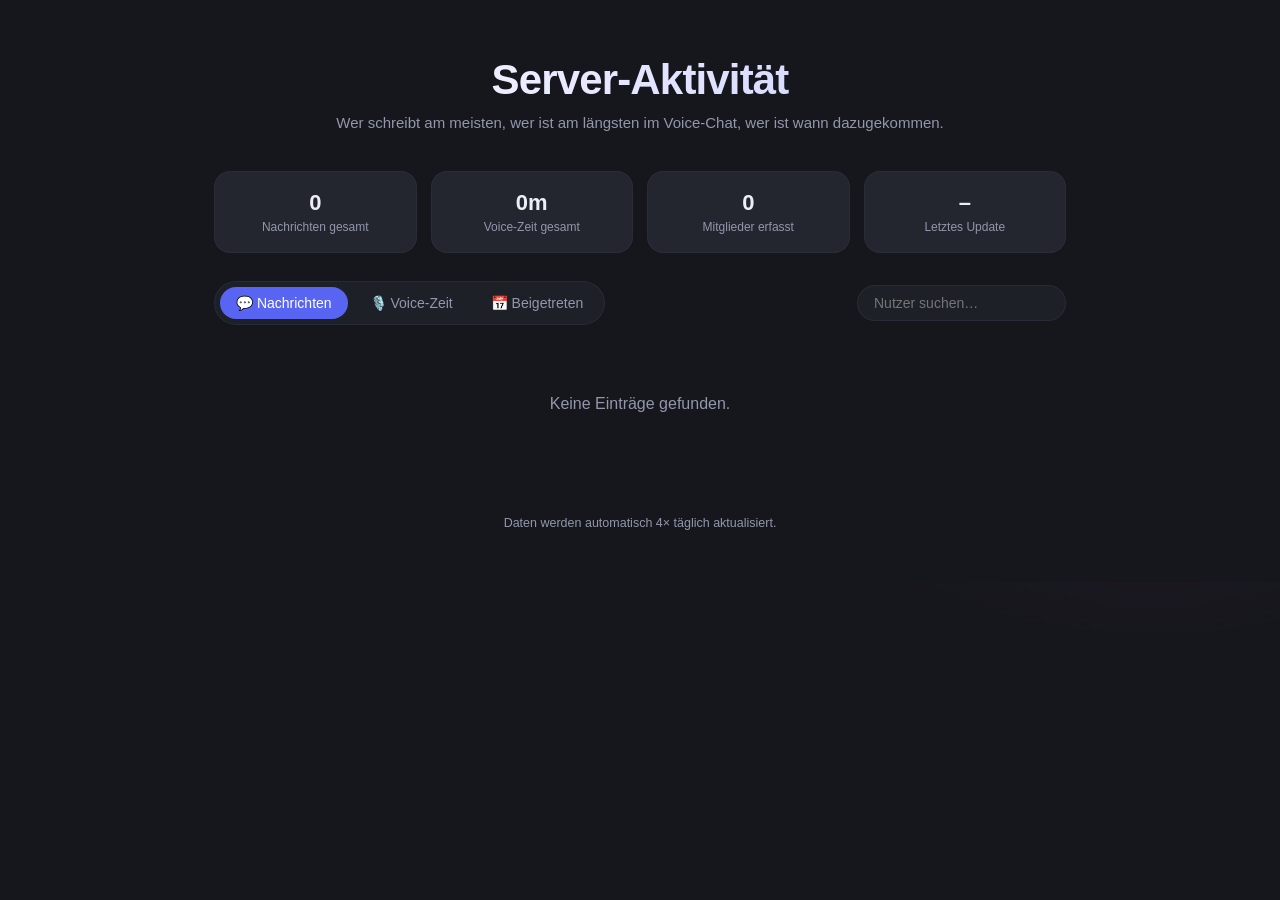
==== aktivitaet/index.html @ a424b486 "Add activity leaderboard: messages, voice time, join dates Adds a Discord bot (activity-bot/) that t" ====
<!DOCTYPE html>
<html lang="de">
<head>
<meta charset="UTF-8">
<meta name="viewport" content="width=device-width, initial-scale=1.0">
<title>Server-Aktivität</title>
<link rel="stylesheet" href="style.css">
</head>
<body>

<div class="bg-glow"></div>

<header class="page-header">
  <h1>Server&#8209;Aktivität</h1>
  <p class="subtitle">Wer schreibt am meisten, wer ist am längsten im Voice-Chat, wer ist wann dazugekommen.</p>
</header>

<section class="stat-cards" id="stat-cards">
  <div class="stat-card">
    <span class="stat-value" id="stat-messages">–</span>
    <span class="stat-label">Nachrichten gesamt</span>
  </div>
  <div class="stat-card">
    <span class="stat-value" id="stat-voice">–</span>
    <span class="stat-label">Voice-Zeit gesamt</span>
  </div>
  <div class="stat-card">
    <span class="stat-value" id="stat-members">–</span>
    <span class="stat-label">Mitglieder erfasst</span>
  </div>
  <div class="stat-card">
    <span class="stat-value" id="stat-updated">–</span>
    <span class="stat-label">Letztes Update</span>
  </div>
</section>

<main class="panel">
  <div class="panel-top">
    <div class="tabs" role="tablist">
      <button class="tab active" data-tab="messages" role="tab">💬 Nachrichten</button>
      <button class="tab" data-tab="voice" role="tab">🎙️ Voice-Zeit</button>
      <button class="tab" data-tab="joins" role="tab">📅 Beigetreten</button>
    </div>
    <input type="search" id="search" placeholder="Nutzer suchen…" autocomplete="off">
  </div>

  <ol class="leaderboard" id="leaderboard"></ol>
  <p class="empty-state" id="empty-state" hidden>Keine Einträge gefunden.</p>
</main>

<footer>
  <p id="footer-note">Daten werden automatisch 4× täglich aktualisiert.</p>
</footer>

<script src="script.js"></script>
</body>
</html>
---- aktivitaet/style.css ----
:root {
  --bg: #16171d;
  --bg-elevated: #1e2028;
  --card: #23252f;
  --card-hover: #2a2d38;
  --border: #33364280;
  --text: #eceef4;
  --text-dim: #9297ab;
  --accent: #5865f2;
  --accent-2: #eb459e;
  --gold: #ffd166;
  --silver: #c9ccd6;
  --bronze: #e0a468;
  --radius: 16px;
  color-scheme: dark;
}

* { box-sizing: border-box; }

html, body {
  margin: 0;
  padding: 0;
  background: var(--bg);
  color: var(--text);
  font-family: -apple-system, BlinkMacSystemFont, "Segoe UI", Roboto, Helvetica, Arial, sans-serif;
}

.bg-glow {
  position: fixed;
  inset: 0;
  z-index: -1;
  background:
    radial-gradient(circle at 15% -10%, #5865f244, transparent 45%),
    radial-gradient(circle at 90% 10%, #eb459e2e, transparent 40%);
  pointer-events: none;
}

.page-header {
  max-width: 900px;
  margin: 0 auto;
  padding: 56px 24px 8px;
  text-align: center;
}

.page-header h1 {
  font-size: clamp(28px, 5vw, 42px);
  margin: 0 0 10px;
  letter-spacing: -0.02em;
  background: linear-gradient(90deg, #fff, #c9ccff);
  -webkit-background-clip: text;
  background-clip: text;
  color: transparent;
}

.subtitle {
  color: var(--text-dim);
  font-size: 15px;
  margin: 0;
}

.stat-cards {
  max-width: 900px;
  margin: 32px auto 0;
  padding: 0 24px;
  display: grid;
  grid-template-columns: repeat(4, 1fr);
  gap: 14px;
}

.stat-card {
  background: var(--card);
  border: 1px solid var(--border);
  border-radius: var(--radius);
  padding: 18px 16px;
  display: flex;
  flex-direction: column;
  gap: 4px;
  text-align: center;
}

.stat-value {
  font-size: 22px;
  font-weight: 700;
}

.stat-label {
  font-size: 12px;
  color: var(--text-dim);
}

.panel {
  max-width: 900px;
  margin: 28px auto 40px;
  padding: 0 24px;
}

.panel-top {
  display: flex;
  align-items: center;
  justify-content: space-between;
  gap: 12px;
  flex-wrap: wrap;
  margin-bottom: 14px;
}

.tabs {
  display: flex;
  gap: 6px;
  background: var(--bg-elevated);
  padding: 5px;
  border-radius: 999px;
  border: 1px solid var(--border);
}

.tab {
  border: none;
  background: transparent;
  color: var(--text-dim);
  font-size: 14px;
  padding: 8px 16px;
  border-radius: 999px;
  cursor: pointer;
  transition: background 0.15s, color 0.15s;
  font-family: inherit;
}

.tab:hover { color: var(--text); }

.tab.active {
  background: var(--accent);
  color: #fff;
}

#search {
  background: var(--bg-elevated);
  border: 1px solid var(--border);
  color: var(--text);
  border-radius: 999px;
  padding: 9px 16px;
  font-size: 14px;
  min-width: 200px;
  outline: none;
  font-family: inherit;
}

#search:focus {
  border-color: var(--accent);
}

.leaderboard {
  list-style: none;
  margin: 0;
  padding: 0;
  display: flex;
  flex-direction: column;
  gap: 8px;
}

.row {
  display: grid;
  grid-template-columns: 40px 40px 1fr auto;
  align-items: center;
  gap: 14px;
  background: var(--card);
  border: 1px solid var(--border);
  border-radius: 12px;
  padding: 10px 16px;
  transition: background 0.15s, transform 0.1s;
}

.row:hover {
  background: var(--card-hover);
}

.rank {
  font-size: 14px;
  font-weight: 700;
  color: var(--text-dim);
  text-align: center;
}

.rank.gold { color: var(--gold); font-size: 20px; }
.rank.silver { color: var(--silver); font-size: 20px; }
.rank.bronze { color: var(--bronze); font-size: 20px; }

.avatar {
  width: 40px;
  height: 40px;
  border-radius: 50%;
  object-fit: cover;
  background: var(--accent);
}

.avatar-fallback {
  width: 40px;
  height: 40px;
  border-radius: 50%;
  display: flex;
  align-items: center;
  justify-content: center;
  background: linear-gradient(135deg, var(--accent), var(--accent-2));
  color: #fff;
  font-weight: 700;
  font-size: 15px;
}

.name-cell {
  min-width: 0;
  display: flex;
  flex-direction: column;
  gap: 2px;
}

.username {
  font-weight: 600;
  font-size: 14.5px;
  white-space: nowrap;
  overflow: hidden;
  text-overflow: ellipsis;
}

.bar-track {
  height: 4px;
  border-radius: 2px;
  background: #ffffff14;
  overflow: hidden;
  width: 100%;
  max-width: 240px;
}

.bar-fill {
  height: 100%;
  border-radius: 2px;
  background: linear-gradient(90deg, var(--accent), var(--accent-2));
}

.value {
  font-variant-numeric: tabular-nums;
  font-weight: 700;
  font-size: 15px;
  white-space: nowrap;
}

.value small {
  color: var(--text-dim);
  font-weight: 500;
  font-size: 12px;
  margin-left: 4px;
}

.empty-state {
  text-align: center;
  color: var(--text-dim);
  padding: 40px 0;
}

footer {
  text-align: center;
  color: var(--text-dim);
  font-size: 12.5px;
  padding: 10px 24px 40px;
}

@media (max-width: 560px) {
  .stat-cards { grid-template-columns: repeat(2, 1fr); }
  .row { grid-template-columns: 30px 34px 1fr auto; padding: 10px 12px; gap: 10px; }
  .bar-track { display: none; }
  #search { flex: 1; min-width: 0; }
}
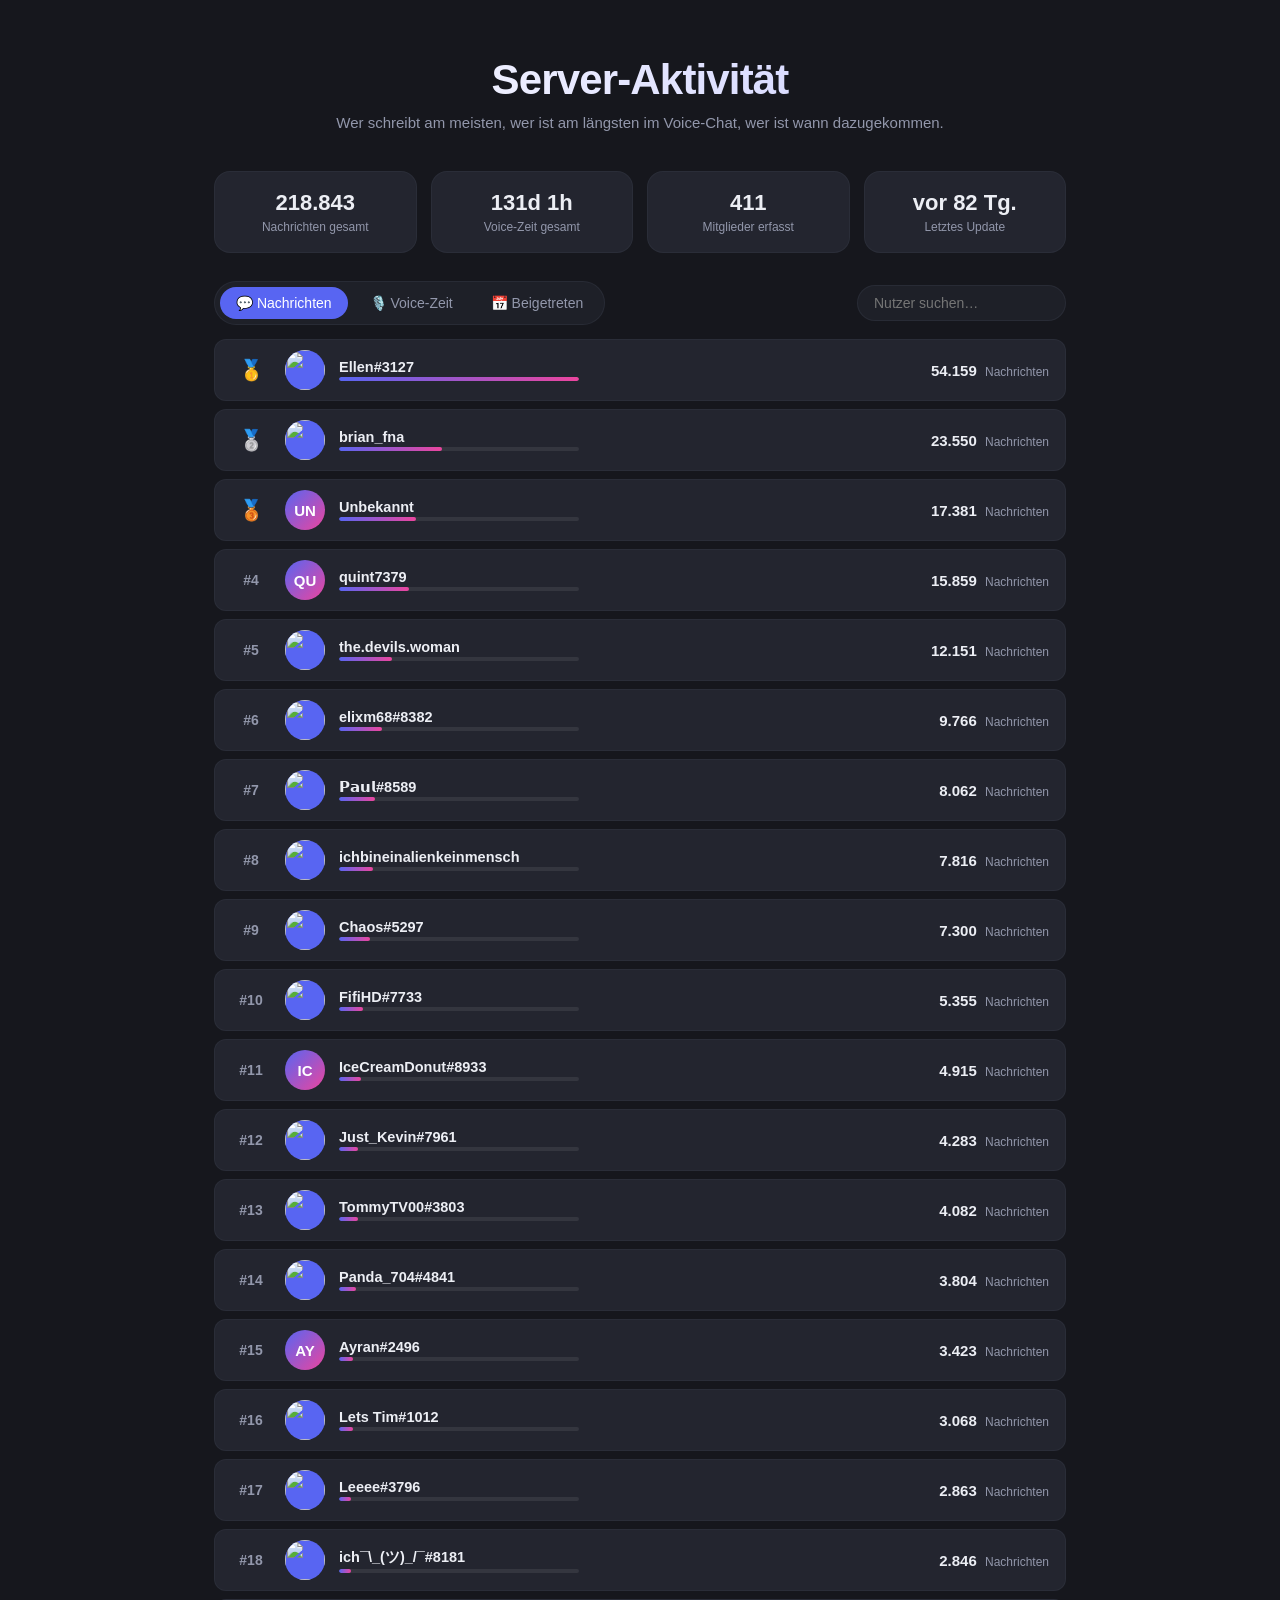
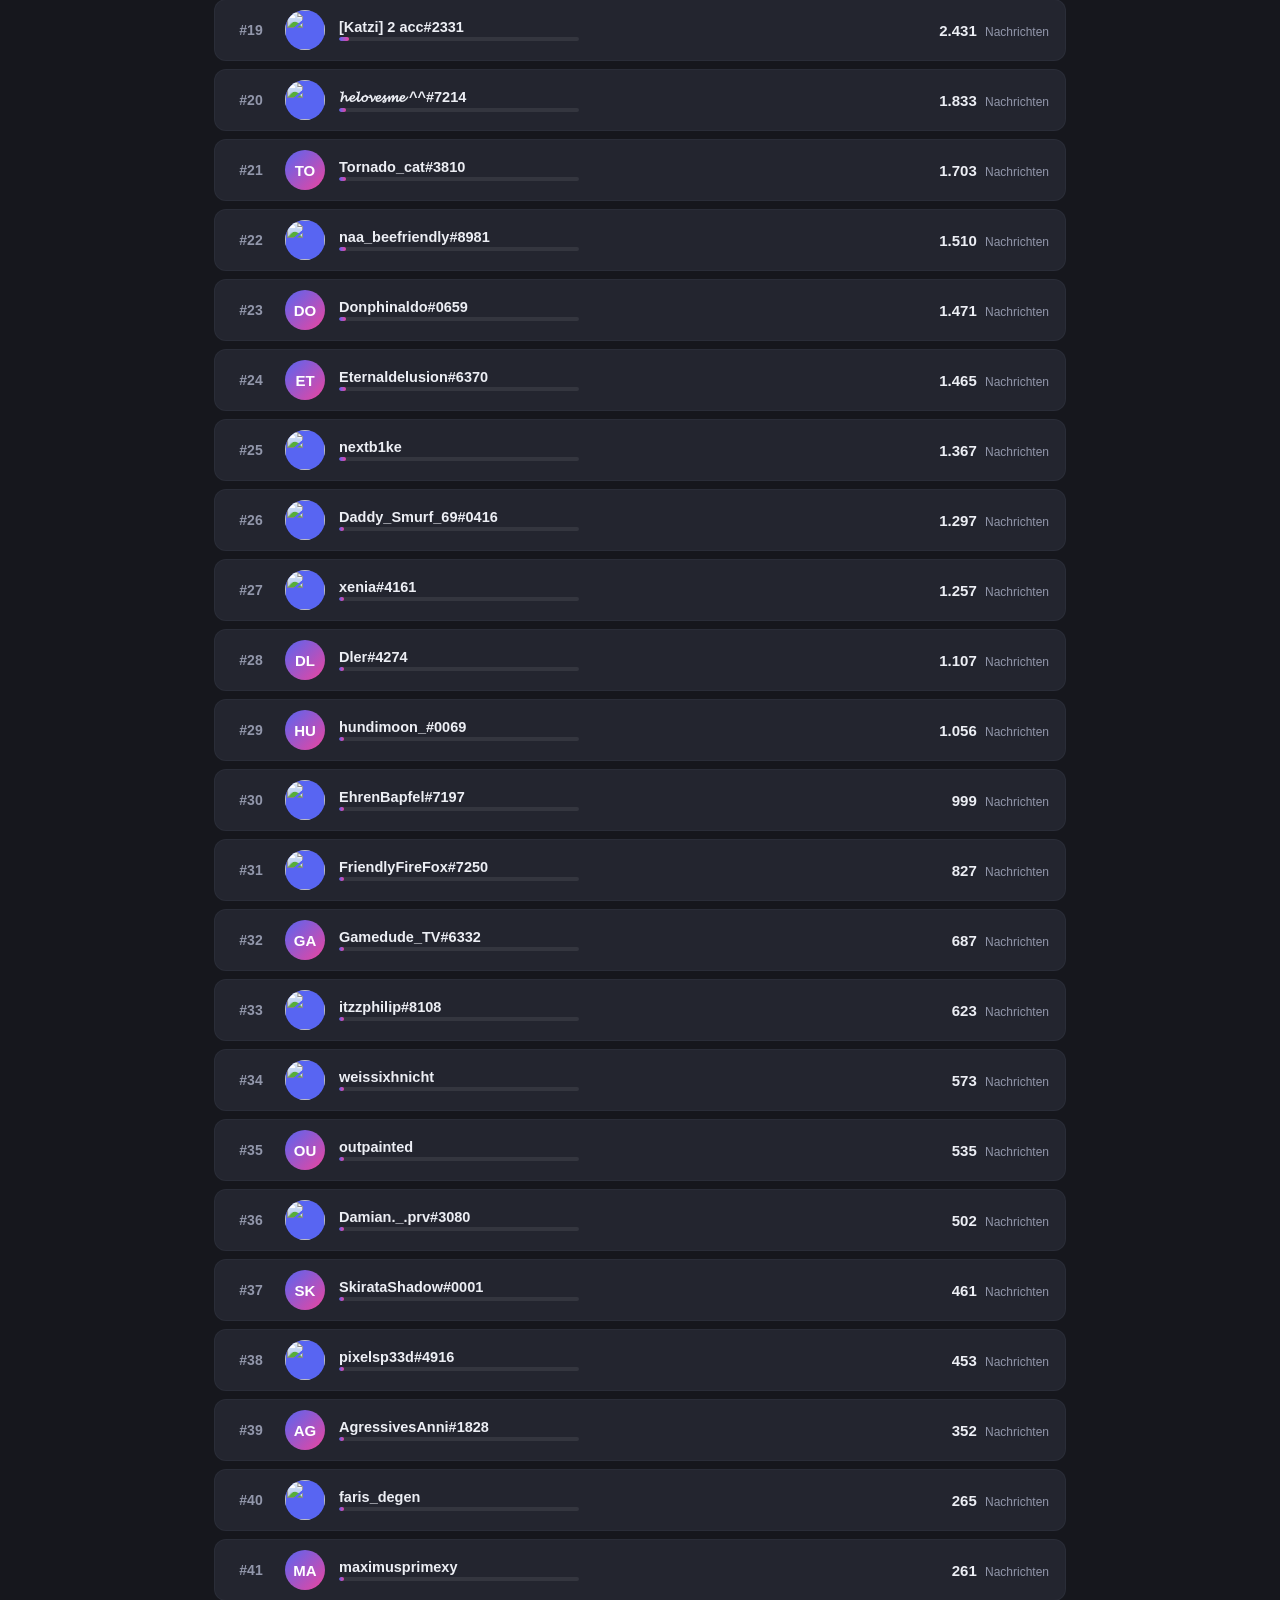
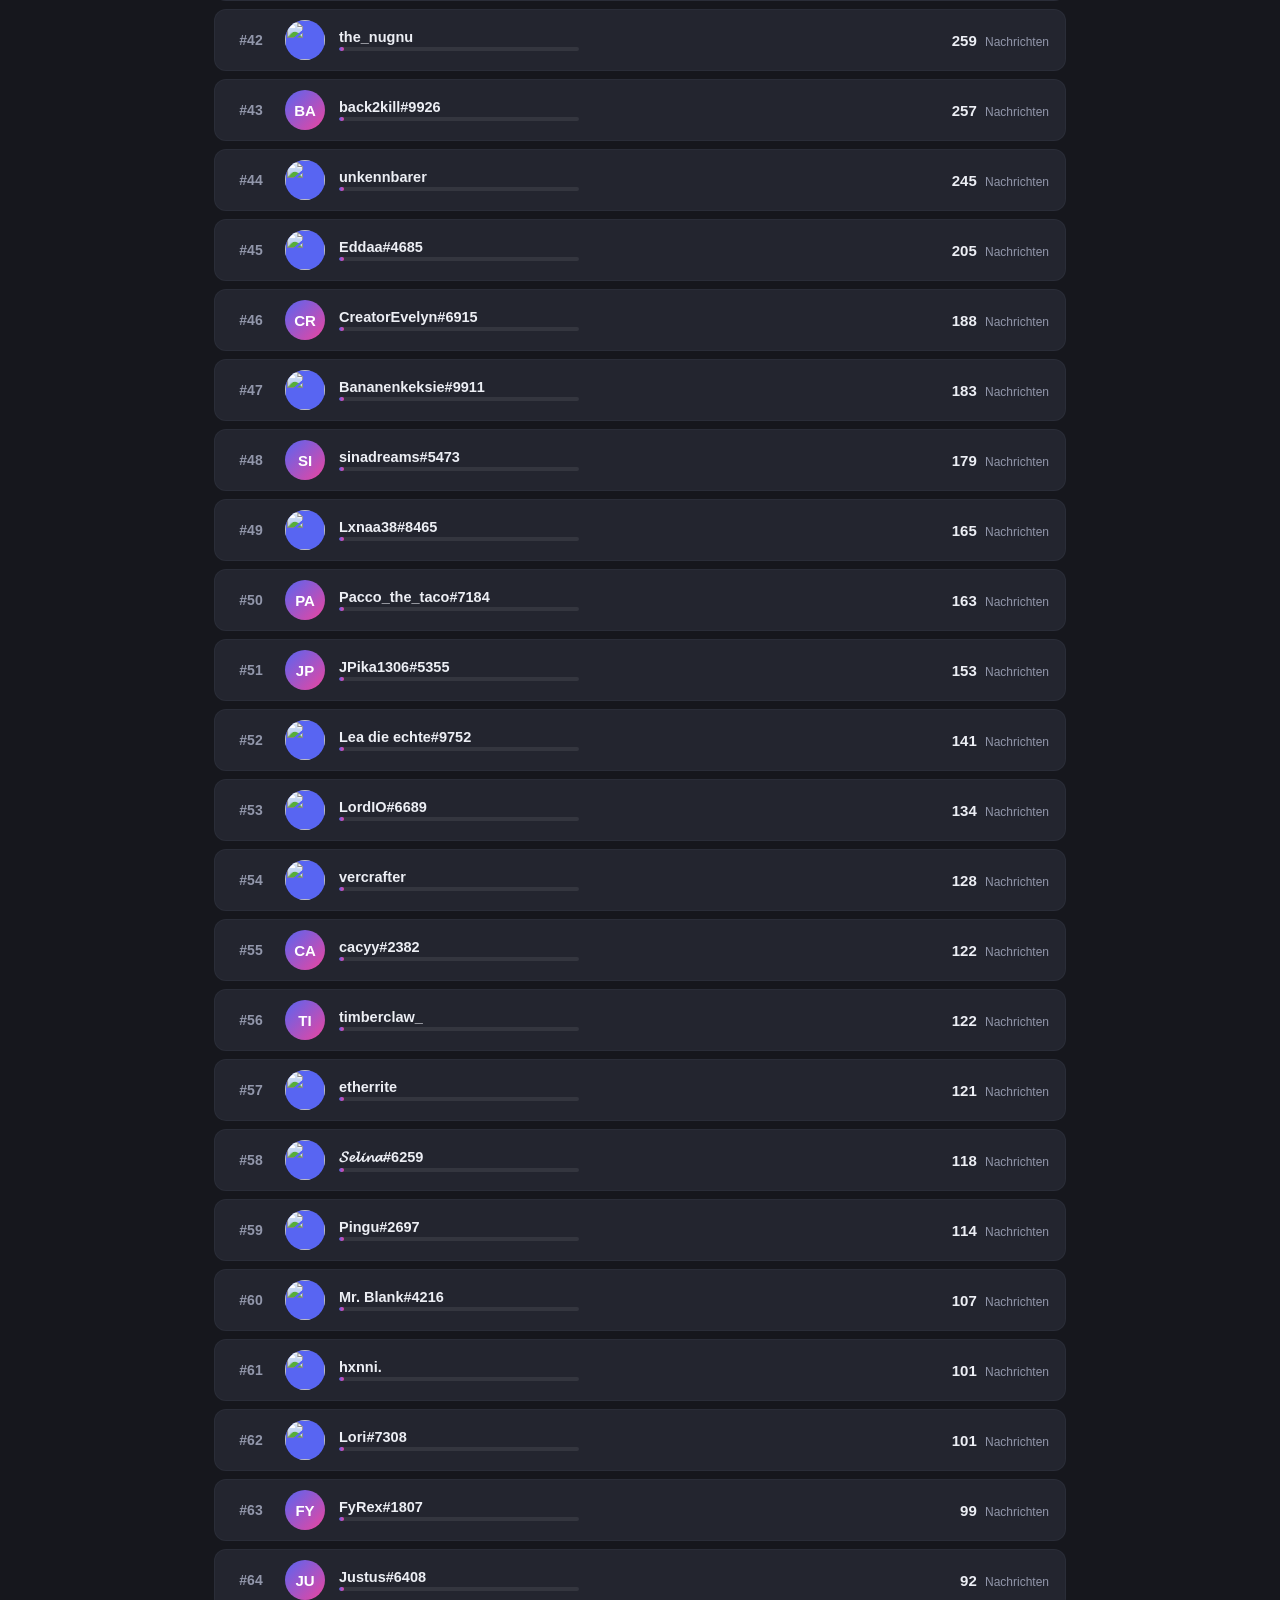
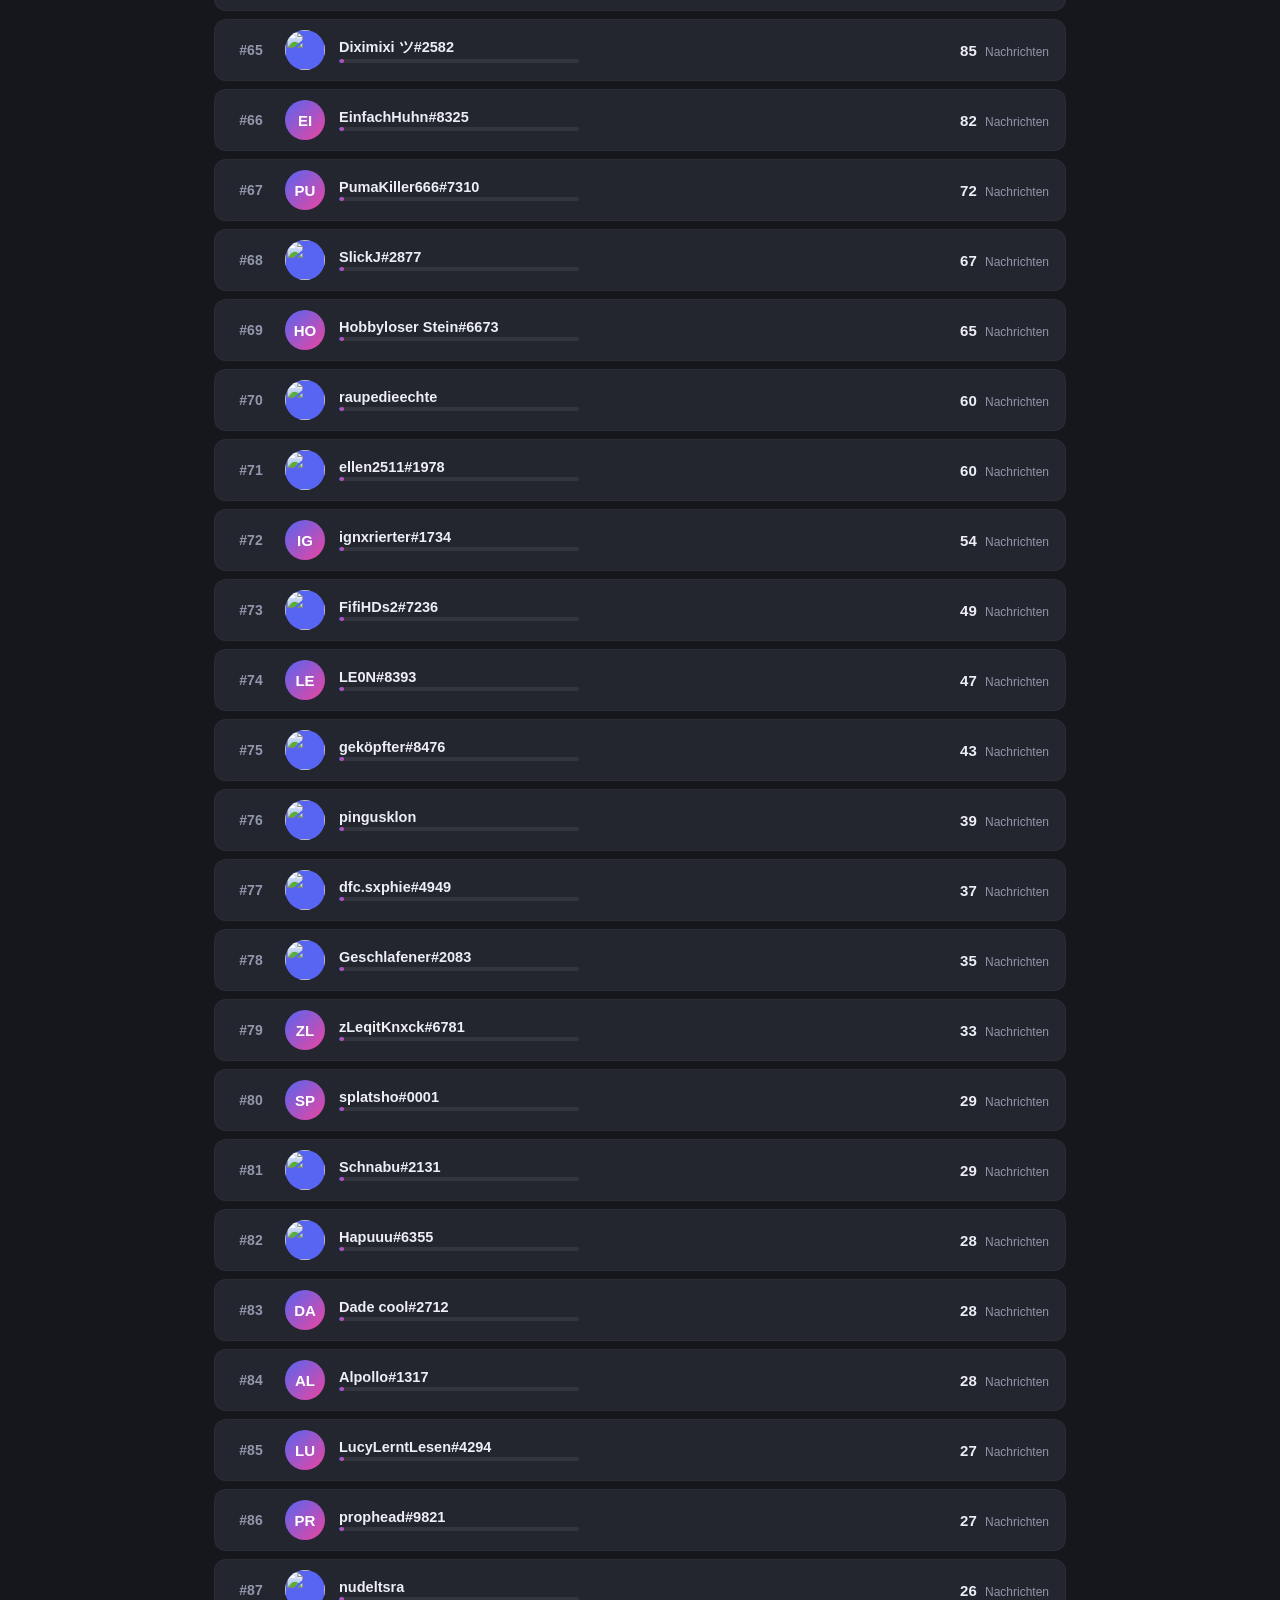
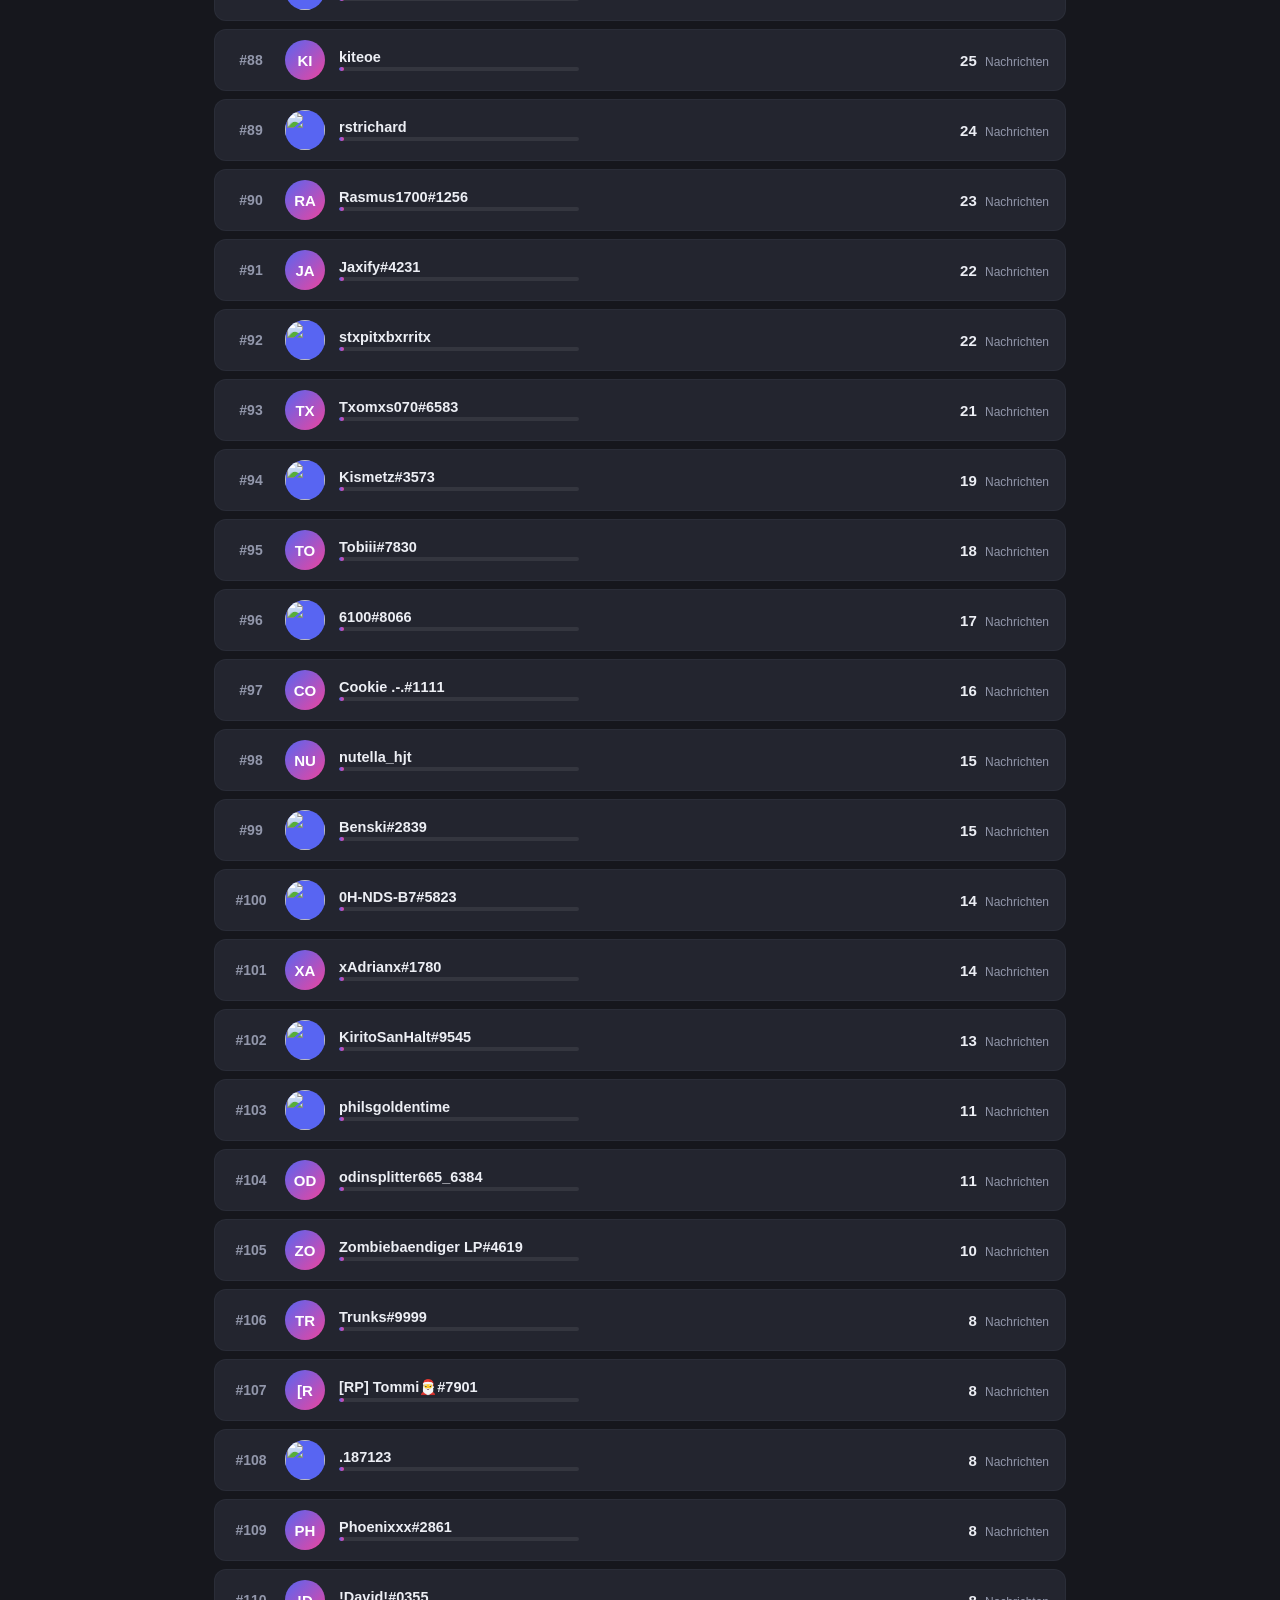
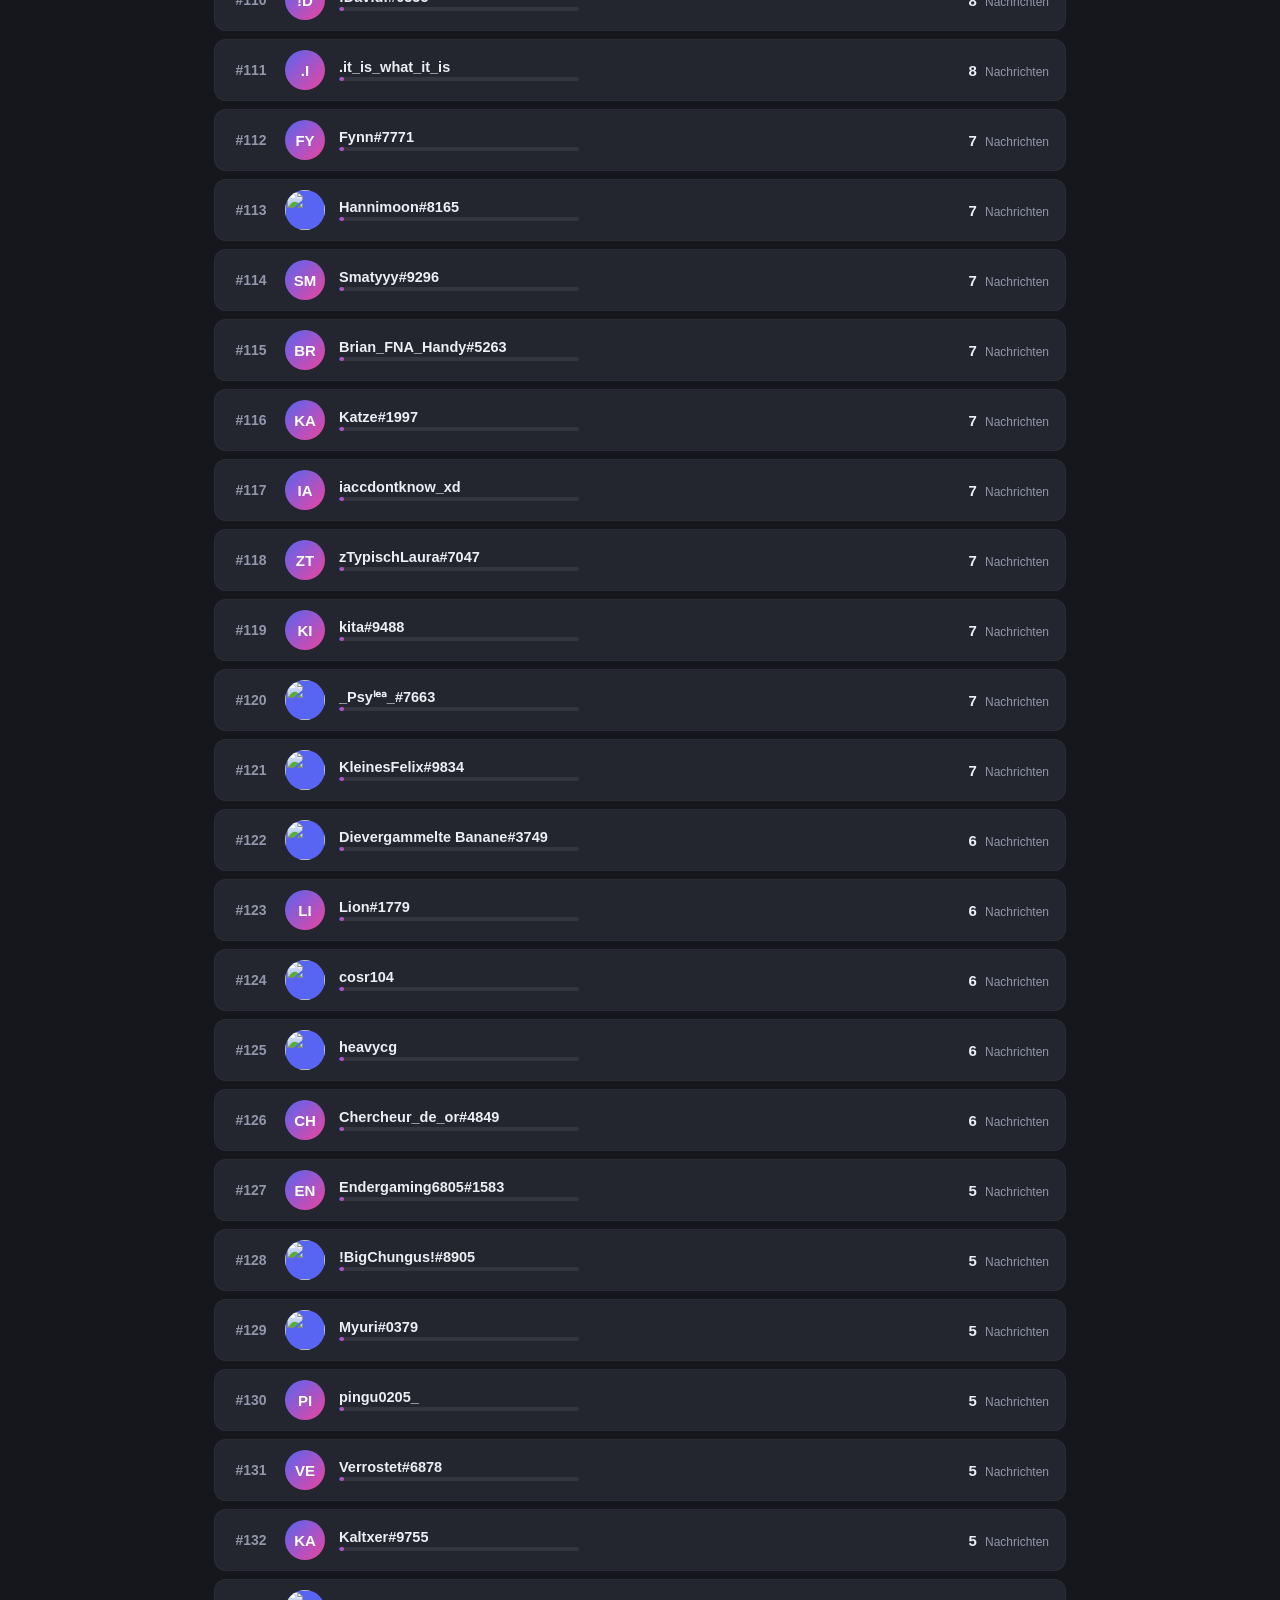
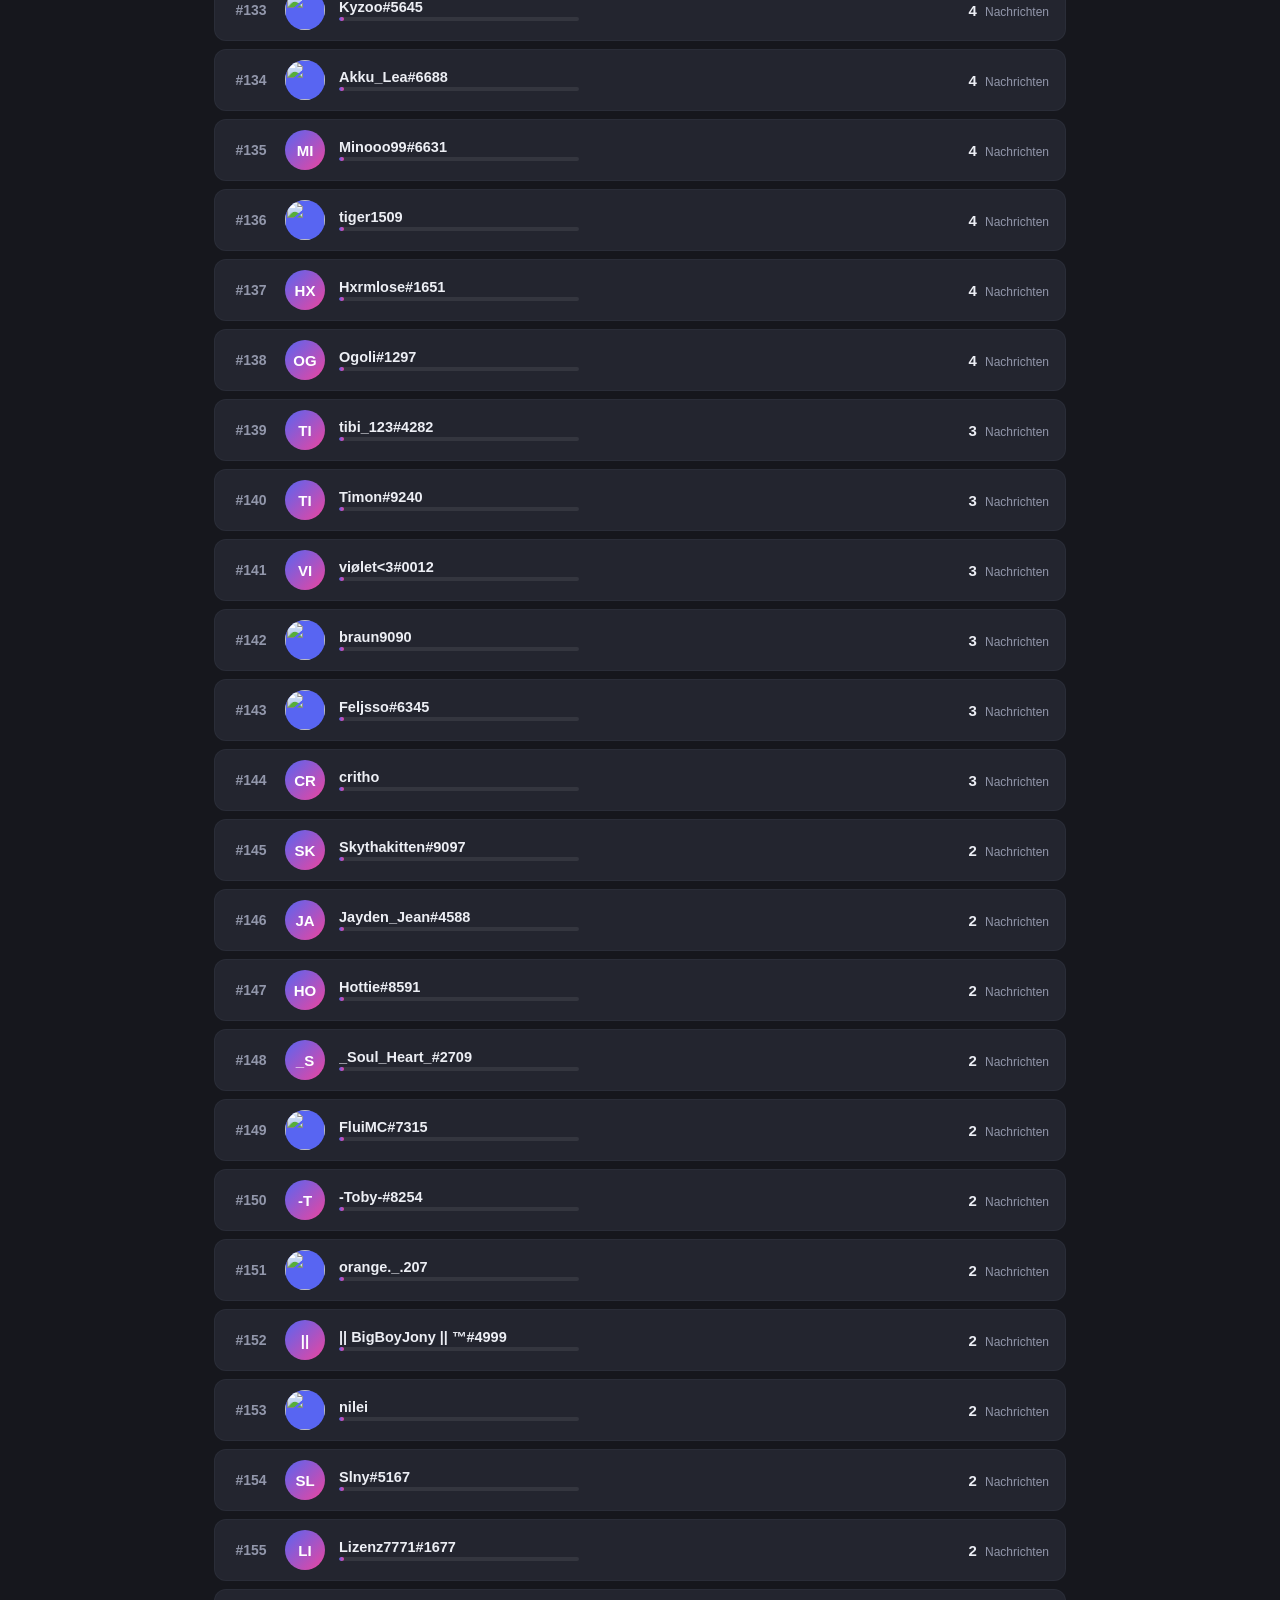
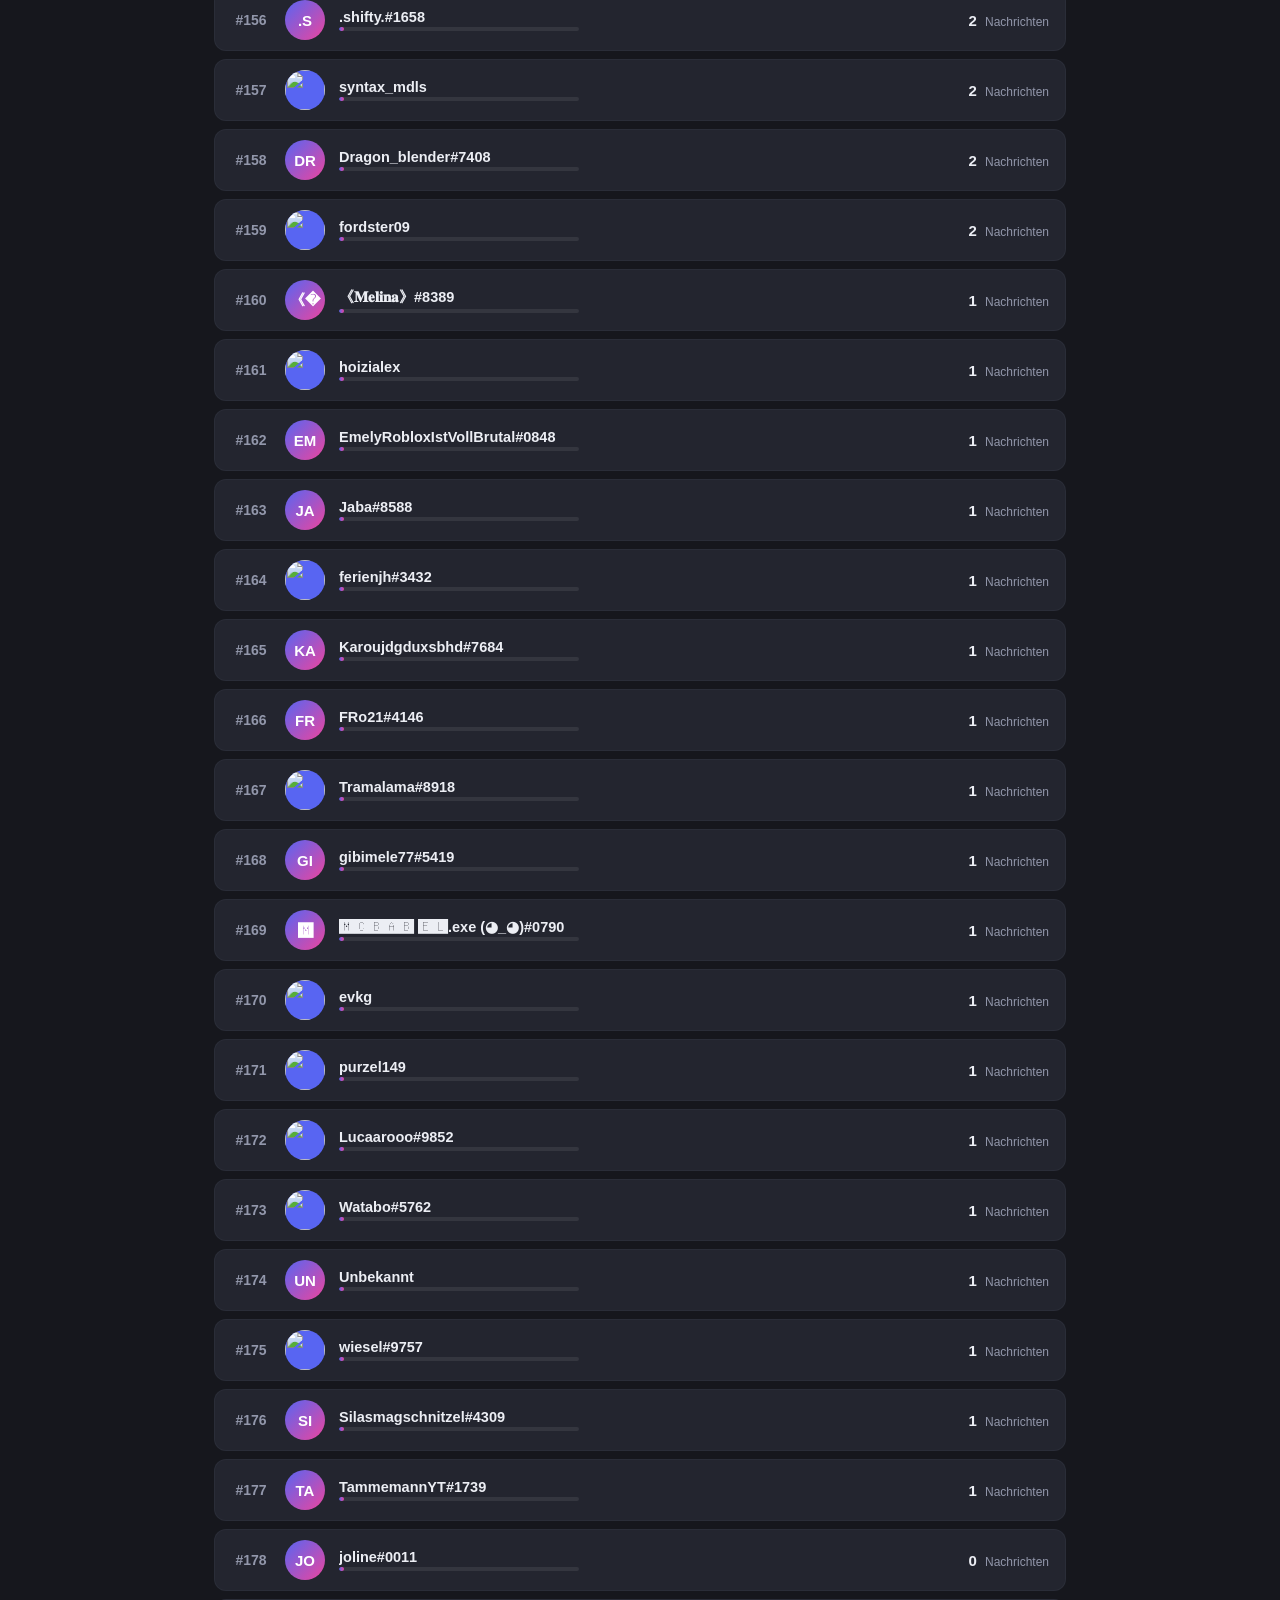
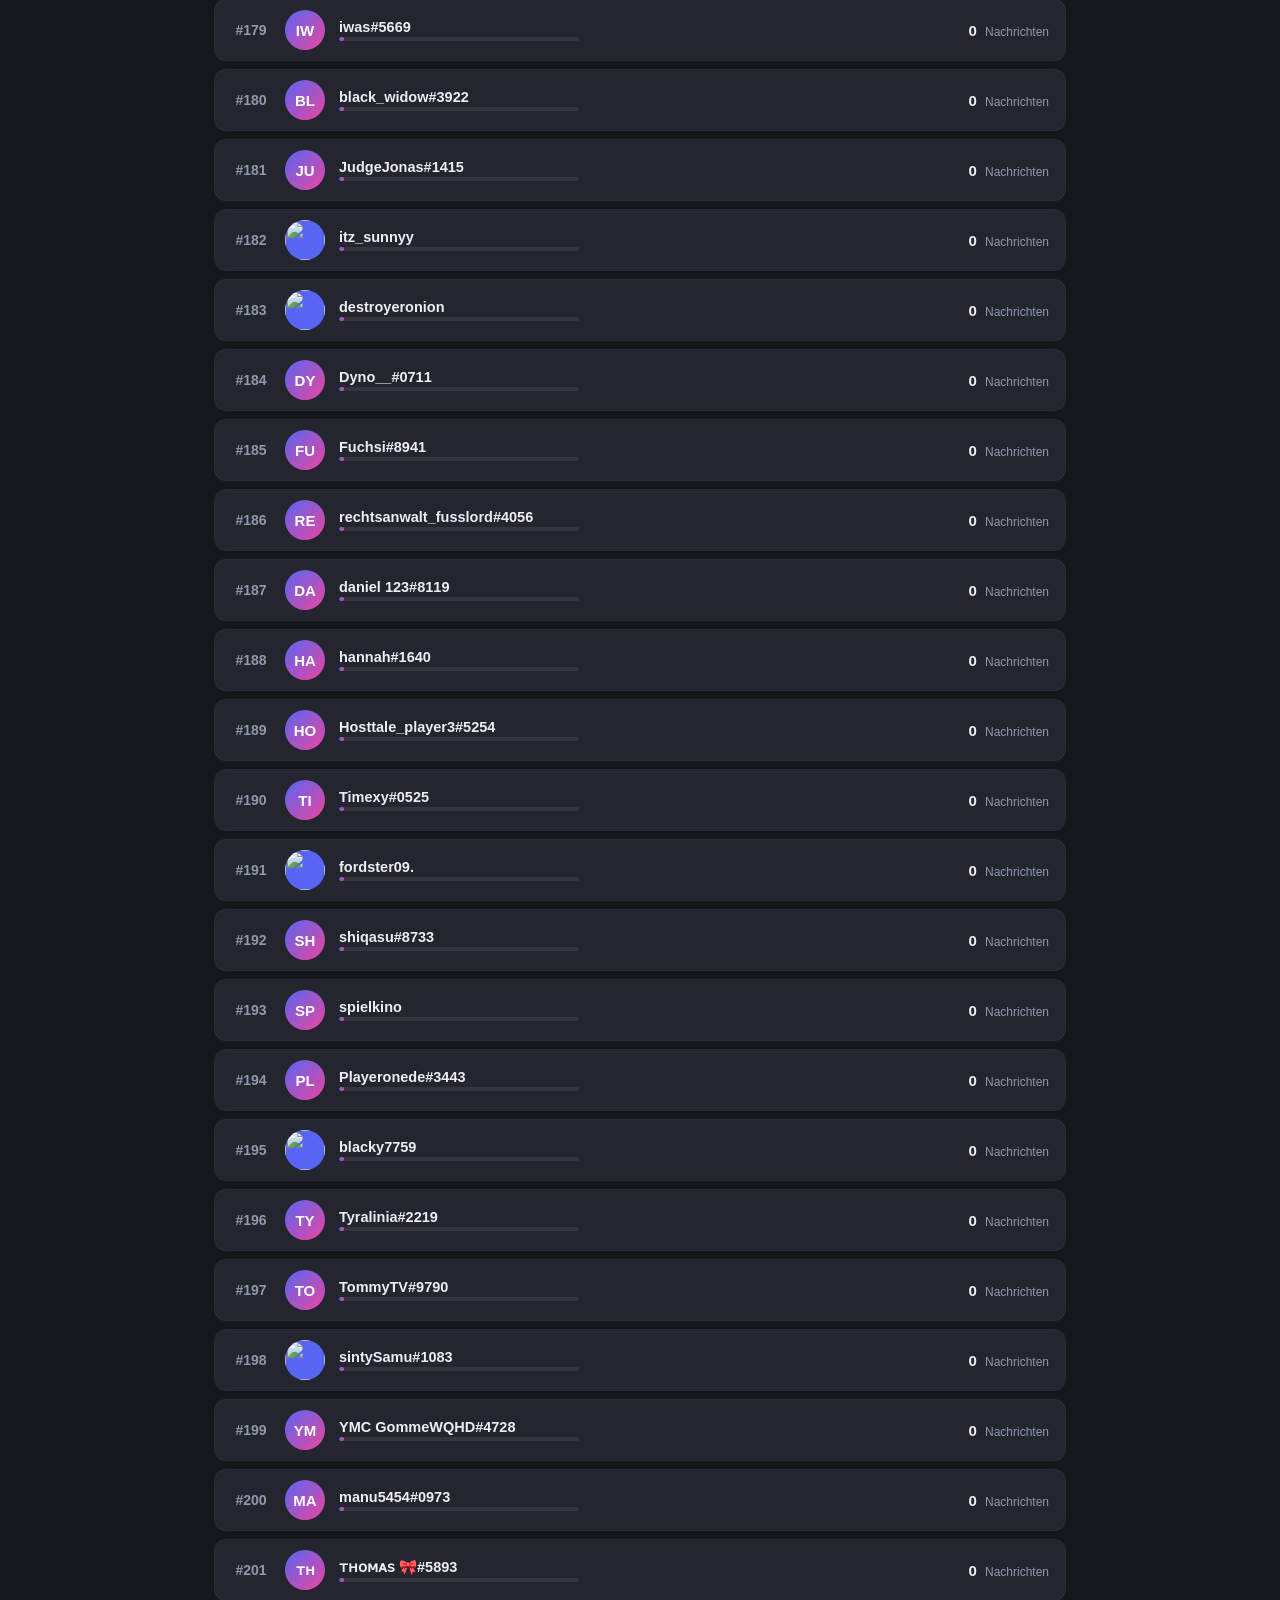
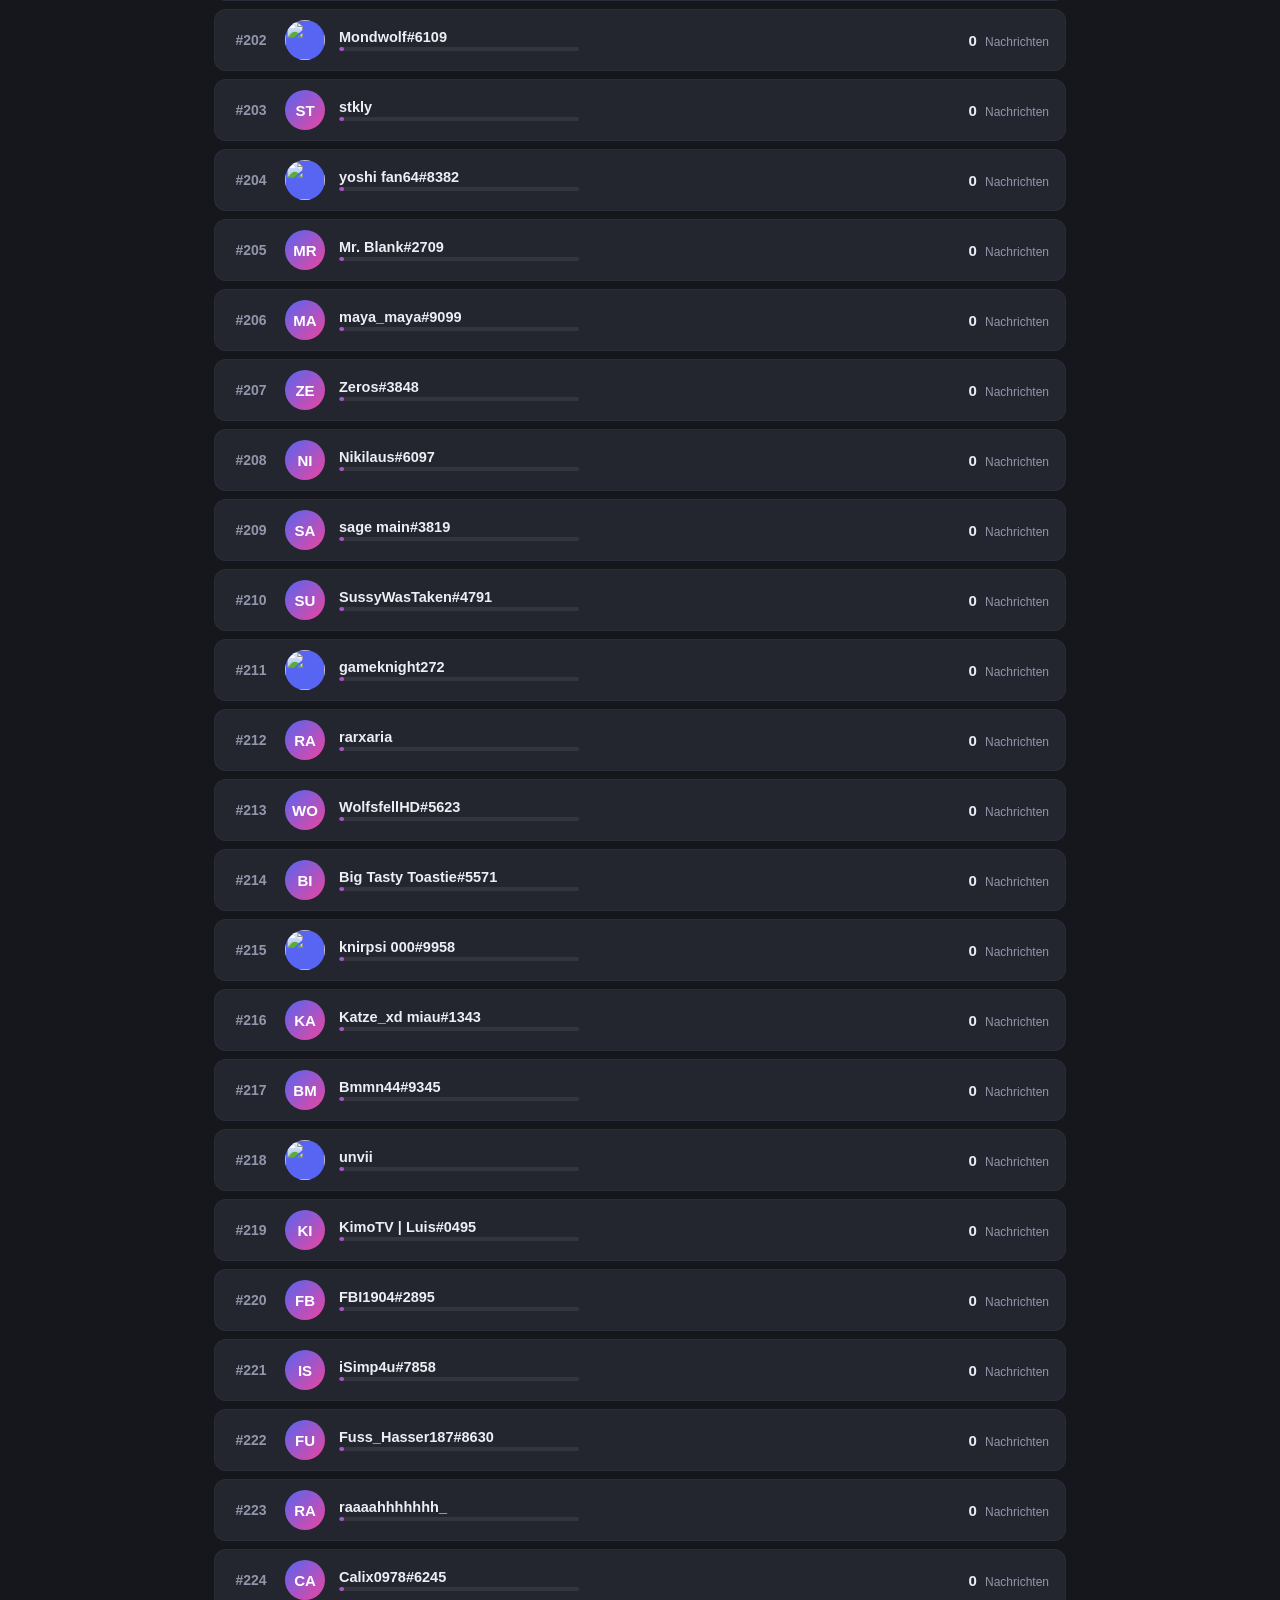
==== commit 87aa5353: "Add hidden voice-session log panel Adds a per-session voice log, only reachable via a hidden trigger" ====
--- a/aktivitaet/index.html
+++ b/aktivitaet/index.html
@@ -52,6 +52,25 @@
   <p id="footer-note">Daten werden automatisch 4× täglich aktualisiert.</p>
 </footer>
 
+<div id="vlog-overlay" class="vlog-overlay" hidden>
+  <div class="vlog-modal">
+    <div class="vlog-header">
+      <div class="vlog-tabs">
+        <button class="vlog-tab active" data-vtab="user" type="button">Pro Nutzer</button>
+        <button class="vlog-tab" data-vtab="date" type="button">Pro Datum</button>
+      </div>
+      <button class="vlog-close" id="vlog-close" type="button" aria-label="Schließen">✕</button>
+    </div>
+    <div class="vlog-body">
+      <aside class="vlog-sidebar" id="vlog-sidebar"></aside>
+      <div class="vlog-detail" id="vlog-detail">
+        <p class="vlog-hint">Links auswählen, um Details zu sehen.</p>
+      </div>
+    </div>
+  </div>
+</div>
+
 <script src="script.js"></script>
+<script src="voicelog.js"></script>
 </body>
 </html>
--- a/aktivitaet/style.css
+++ b/aktivitaet/style.css
@@ -267,3 +267,311 @@
   .bar-track { display: none; }
   #search { flex: 1; min-width: 0; }
 }
+
+/* ---------- Voice-Log (verstecktes Panel) ---------- */
+
+.vlog-overlay {
+  display: none;
+  position: fixed;
+  inset: 0;
+  z-index: 1000;
+  background: #0a0a0ecc;
+  backdrop-filter: blur(4px);
+  align-items: center;
+  justify-content: center;
+  padding: 24px;
+}
+
+.vlog-overlay:not([hidden]) {
+  display: flex;
+}
+
+.vlog-modal {
+  width: 100%;
+  max-width: 880px;
+  height: min(720px, 90vh);
+  background: var(--bg-elevated);
+  border: 1px solid var(--border);
+  border-radius: var(--radius);
+  display: flex;
+  flex-direction: column;
+  overflow: hidden;
+  box-shadow: 0 20px 60px #000000a0;
+}
+
+.vlog-header {
+  display: flex;
+  align-items: center;
+  justify-content: space-between;
+  gap: 12px;
+  padding: 14px 16px;
+  border-bottom: 1px solid var(--border);
+  flex-shrink: 0;
+}
+
+.vlog-tabs {
+  display: flex;
+  gap: 6px;
+  background: var(--bg);
+  padding: 4px;
+  border-radius: 999px;
+  border: 1px solid var(--border);
+}
+
+.vlog-tab {
+  border: none;
+  background: transparent;
+  color: var(--text-dim);
+  font-size: 13px;
+  padding: 7px 14px;
+  border-radius: 999px;
+  cursor: pointer;
+  font-family: inherit;
+}
+
+.vlog-tab.active {
+  background: var(--accent);
+  color: #fff;
+}
+
+.vlog-close {
+  border: none;
+  background: var(--card);
+  color: var(--text-dim);
+  width: 32px;
+  height: 32px;
+  border-radius: 50%;
+  cursor: pointer;
+  font-size: 15px;
+  line-height: 1;
+}
+
+.vlog-close:hover {
+  color: var(--text);
+  background: var(--card-hover);
+}
+
+.vlog-body {
+  flex: 1;
+  display: grid;
+  grid-template-columns: 240px 1fr;
+  min-height: 0;
+}
+
+.vlog-sidebar {
+  border-right: 1px solid var(--border);
+  overflow-y: auto;
+  padding: 8px;
+}
+
+.vlog-detail {
+  overflow-y: auto;
+  padding: 18px 22px;
+}
+
+.vlog-hint {
+  color: var(--text-dim);
+  font-size: 13.5px;
+}
+
+.vlog-search {
+  width: 100%;
+  background: var(--bg);
+  border: 1px solid var(--border);
+  color: var(--text);
+  border-radius: 8px;
+  padding: 7px 10px;
+  font-size: 13px;
+  font-family: inherit;
+  margin-bottom: 8px;
+  outline: none;
+  box-sizing: border-box;
+}
+
+.vlog-list-item {
+  display: flex;
+  align-items: center;
+  gap: 8px;
+  width: 100%;
+  background: transparent;
+  border: none;
+  color: var(--text);
+  font-family: inherit;
+  font-size: 13px;
+  padding: 8px 8px;
+  border-radius: 8px;
+  cursor: pointer;
+  text-align: left;
+}
+
+.vlog-list-item:hover {
+  background: var(--card);
+}
+
+.vlog-list-item.active {
+  background: var(--accent);
+  color: #fff;
+}
+
+.vlog-list-item .vlog-avatar {
+  width: 22px;
+  height: 22px;
+  border-radius: 50%;
+  flex-shrink: 0;
+  object-fit: cover;
+}
+
+.vlog-list-item .vlog-item-name {
+  flex: 1;
+  min-width: 0;
+  overflow: hidden;
+  text-overflow: ellipsis;
+  white-space: nowrap;
+}
+
+.vlog-list-item .vlog-item-total {
+  color: var(--text-dim);
+  font-size: 11.5px;
+  flex-shrink: 0;
+}
+
+.vlog-list-item.active .vlog-item-total {
+  color: #ffffffcc;
+}
+
+.vlog-tree summary {
+  cursor: pointer;
+  padding: 6px 8px;
+  border-radius: 8px;
+  font-size: 13px;
+  display: flex;
+  justify-content: space-between;
+  gap: 8px;
+}
+
+.vlog-tree summary:hover {
+  background: var(--card);
+}
+
+.vlog-tree > summary {
+  font-weight: 700;
+}
+
+.vlog-tree .vlog-tree {
+  margin-left: 14px;
+  border-left: 1px dashed var(--border);
+  padding-left: 6px;
+}
+
+.vlog-tree summary .vlog-total {
+  color: var(--text-dim);
+  font-variant-numeric: tabular-nums;
+  font-weight: 500;
+  font-size: 12px;
+}
+
+.vlog-daybutton {
+  background: transparent;
+  border: none;
+  color: var(--text);
+  font-family: inherit;
+  font-size: 13px;
+  width: 100%;
+  text-align: left;
+  padding: 6px 8px;
+  border-radius: 8px;
+  cursor: pointer;
+  display: flex;
+  justify-content: space-between;
+  gap: 8px;
+}
+
+.vlog-daybutton:hover, .vlog-daybutton.active {
+  background: var(--card);
+}
+
+.vlog-daybutton.active {
+  color: var(--accent-2);
+  font-weight: 600;
+}
+
+.vlog-detail h3 {
+  margin: 0 0 4px;
+  font-size: 17px;
+}
+
+.vlog-detail .vlog-subtotal {
+  color: var(--text-dim);
+  font-size: 13px;
+  margin: 0 0 16px;
+}
+
+.vlog-session-list {
+  list-style: none;
+  margin: 0;
+  padding: 0;
+  display: flex;
+  flex-direction: column;
+  gap: 4px;
+}
+
+.vlog-session-row {
+  display: grid;
+  grid-template-columns: 1fr auto auto;
+  gap: 10px;
+  align-items: center;
+  padding: 7px 10px;
+  background: var(--card);
+  border-radius: 8px;
+  font-size: 12.5px;
+}
+
+.vlog-session-row .vlog-channel {
+  color: var(--text-dim);
+  overflow: hidden;
+  text-overflow: ellipsis;
+  white-space: nowrap;
+}
+
+.vlog-session-row .vlog-time {
+  font-variant-numeric: tabular-nums;
+  color: var(--text-dim);
+  white-space: nowrap;
+}
+
+.vlog-session-row .vlog-duration {
+  font-variant-numeric: tabular-nums;
+  font-weight: 600;
+  white-space: nowrap;
+}
+
+.vlog-daygroup {
+  margin-bottom: 14px;
+}
+
+.vlog-daygroup h4 {
+  display: flex;
+  align-items: center;
+  gap: 8px;
+  font-size: 13px;
+  margin: 0 0 6px;
+}
+
+.vlog-daygroup h4 img {
+  width: 18px;
+  height: 18px;
+  border-radius: 50%;
+  object-fit: cover;
+}
+
+.vlog-daygroup h4 .vlog-total {
+  color: var(--text-dim);
+  font-weight: 500;
+  margin-left: auto;
+}
+
+@media (max-width: 700px) {
+  .vlog-modal { height: 92vh; }
+  .vlog-body { grid-template-columns: 1fr; grid-template-rows: 40% 1fr; }
+  .vlog-sidebar { border-right: none; border-bottom: 1px solid var(--border); }
+}
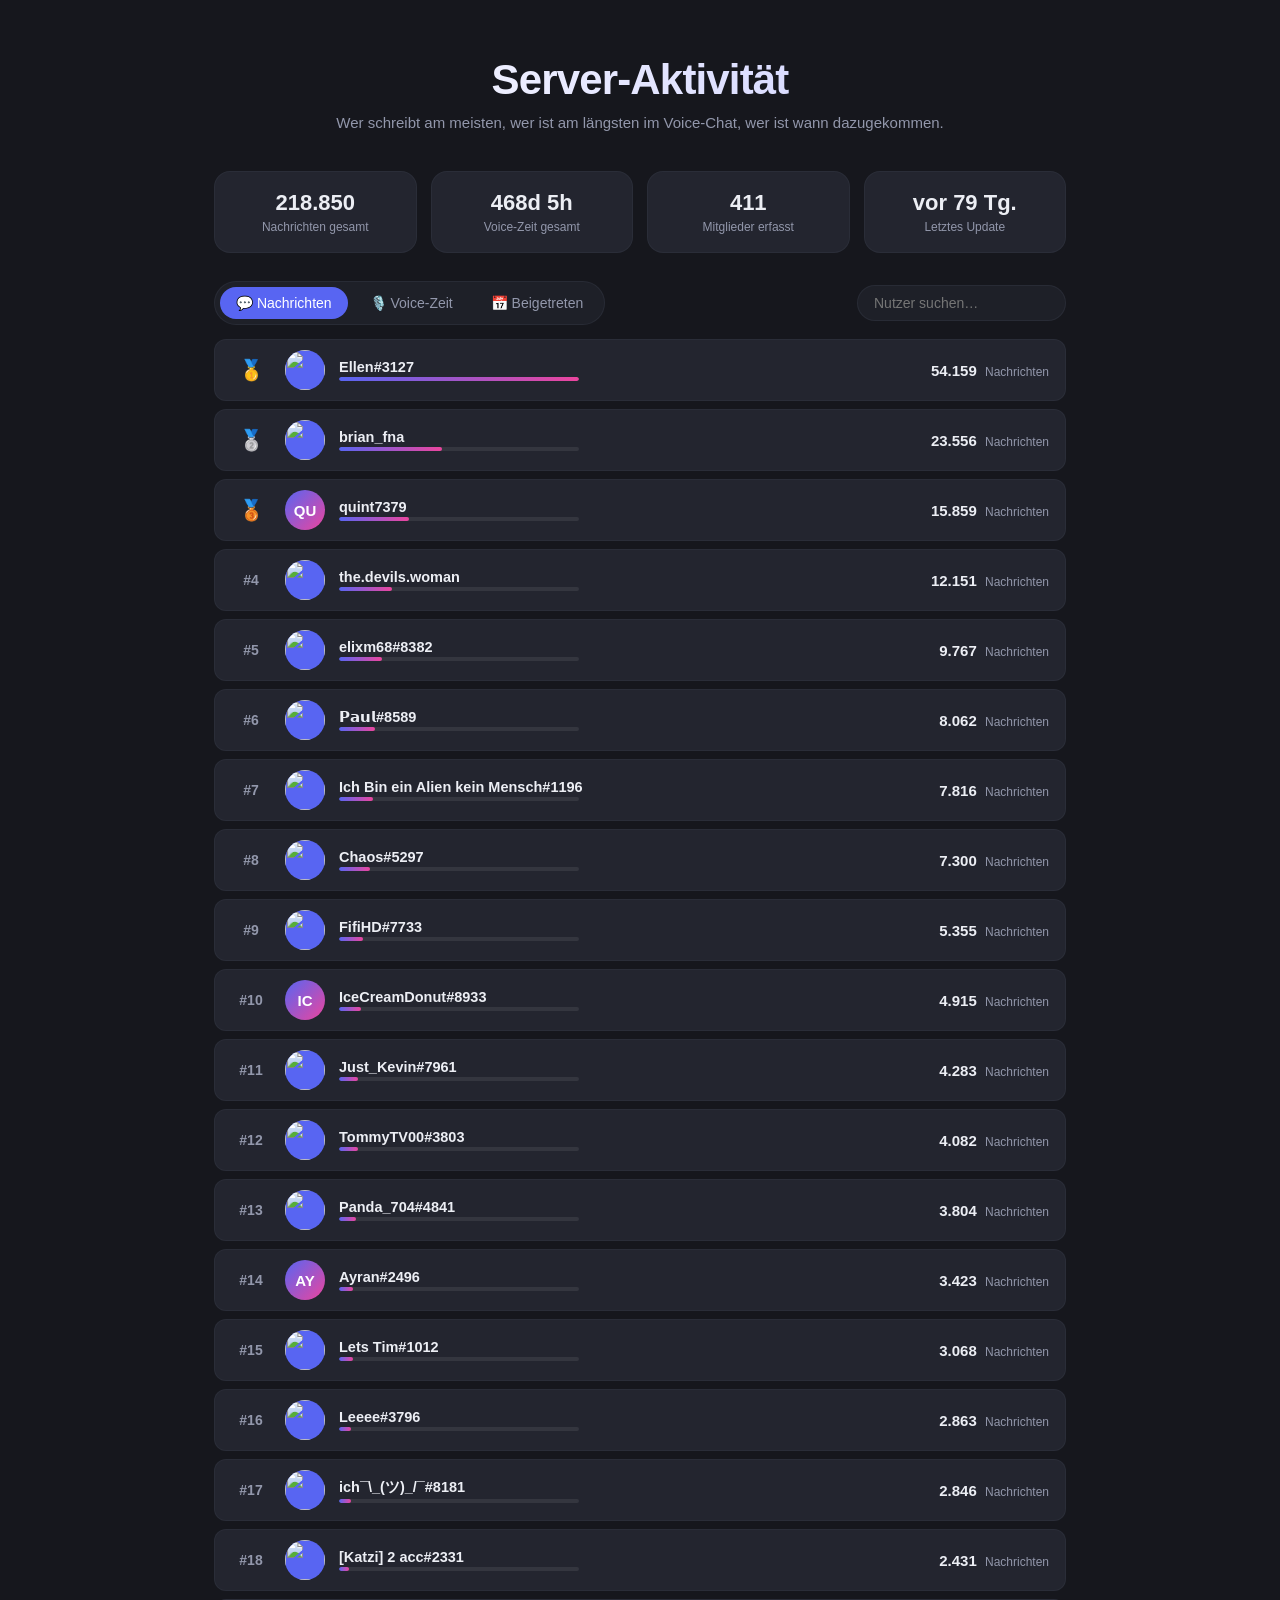
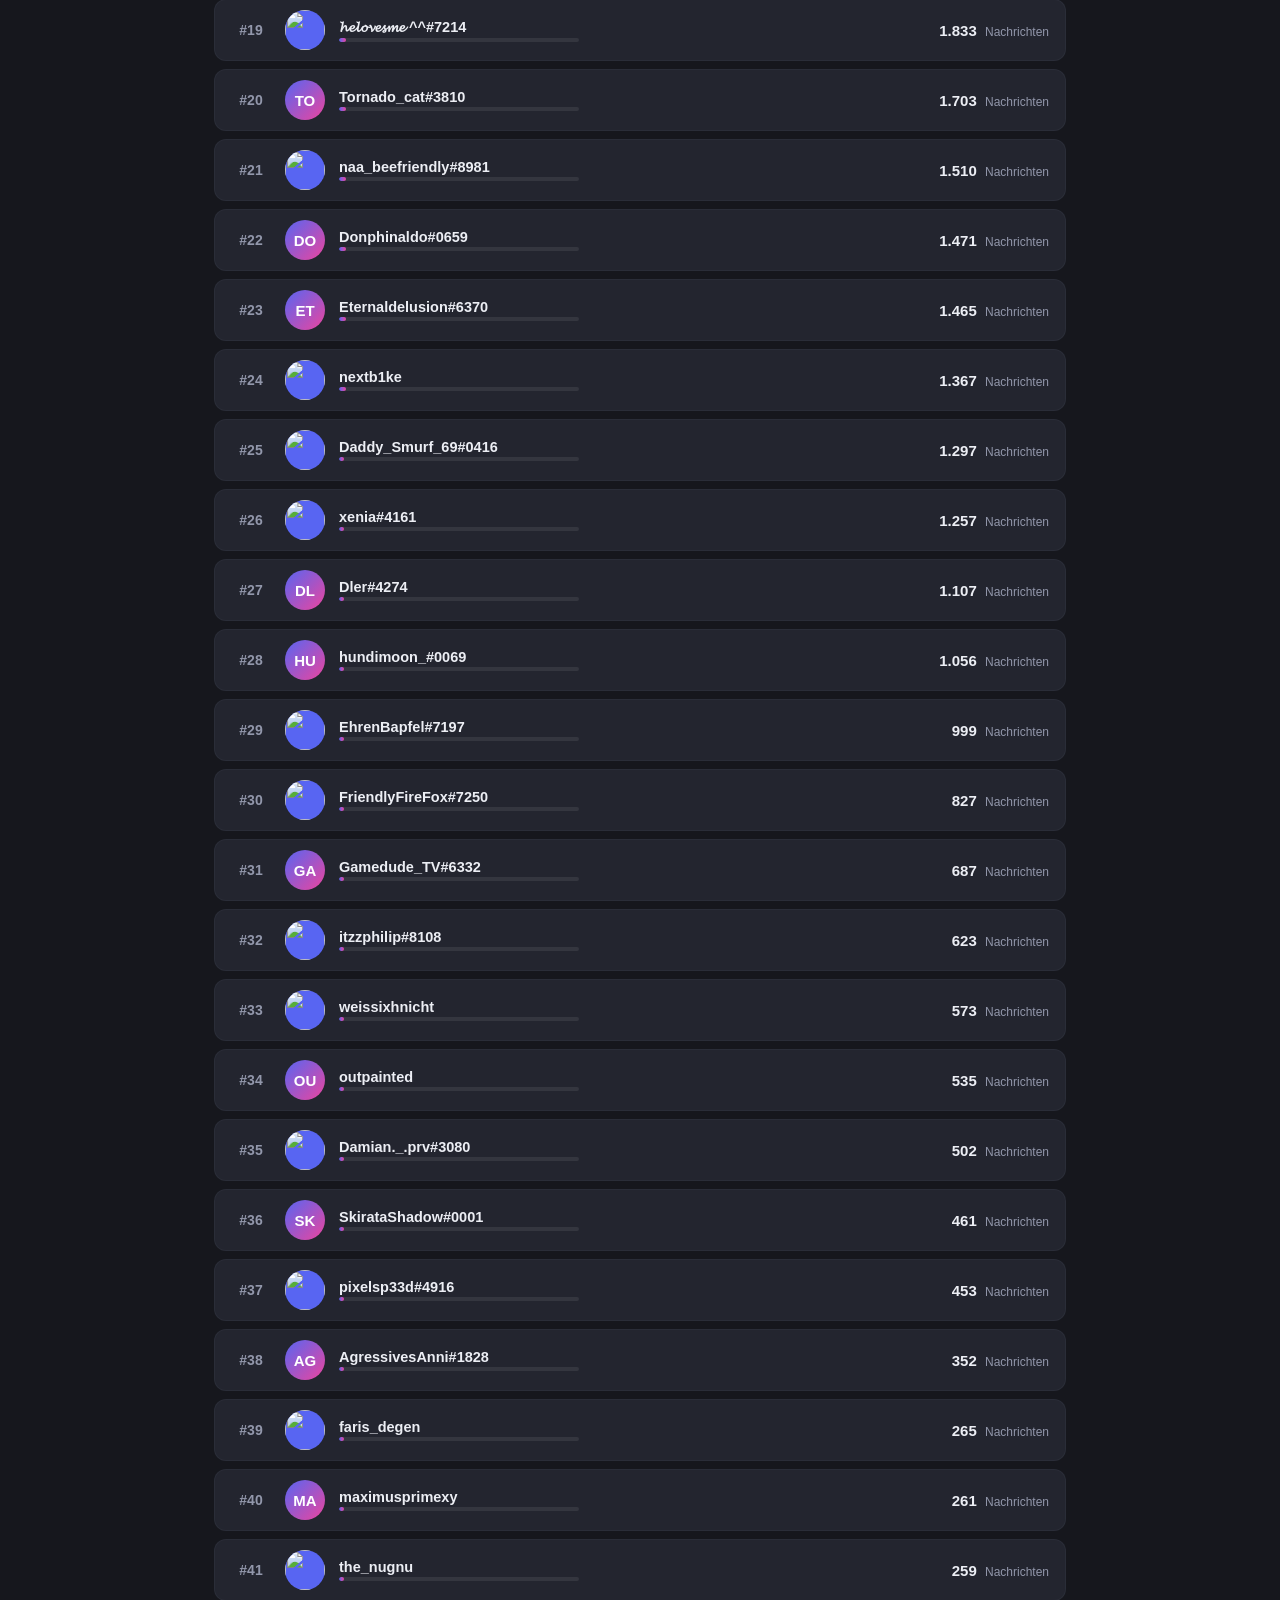
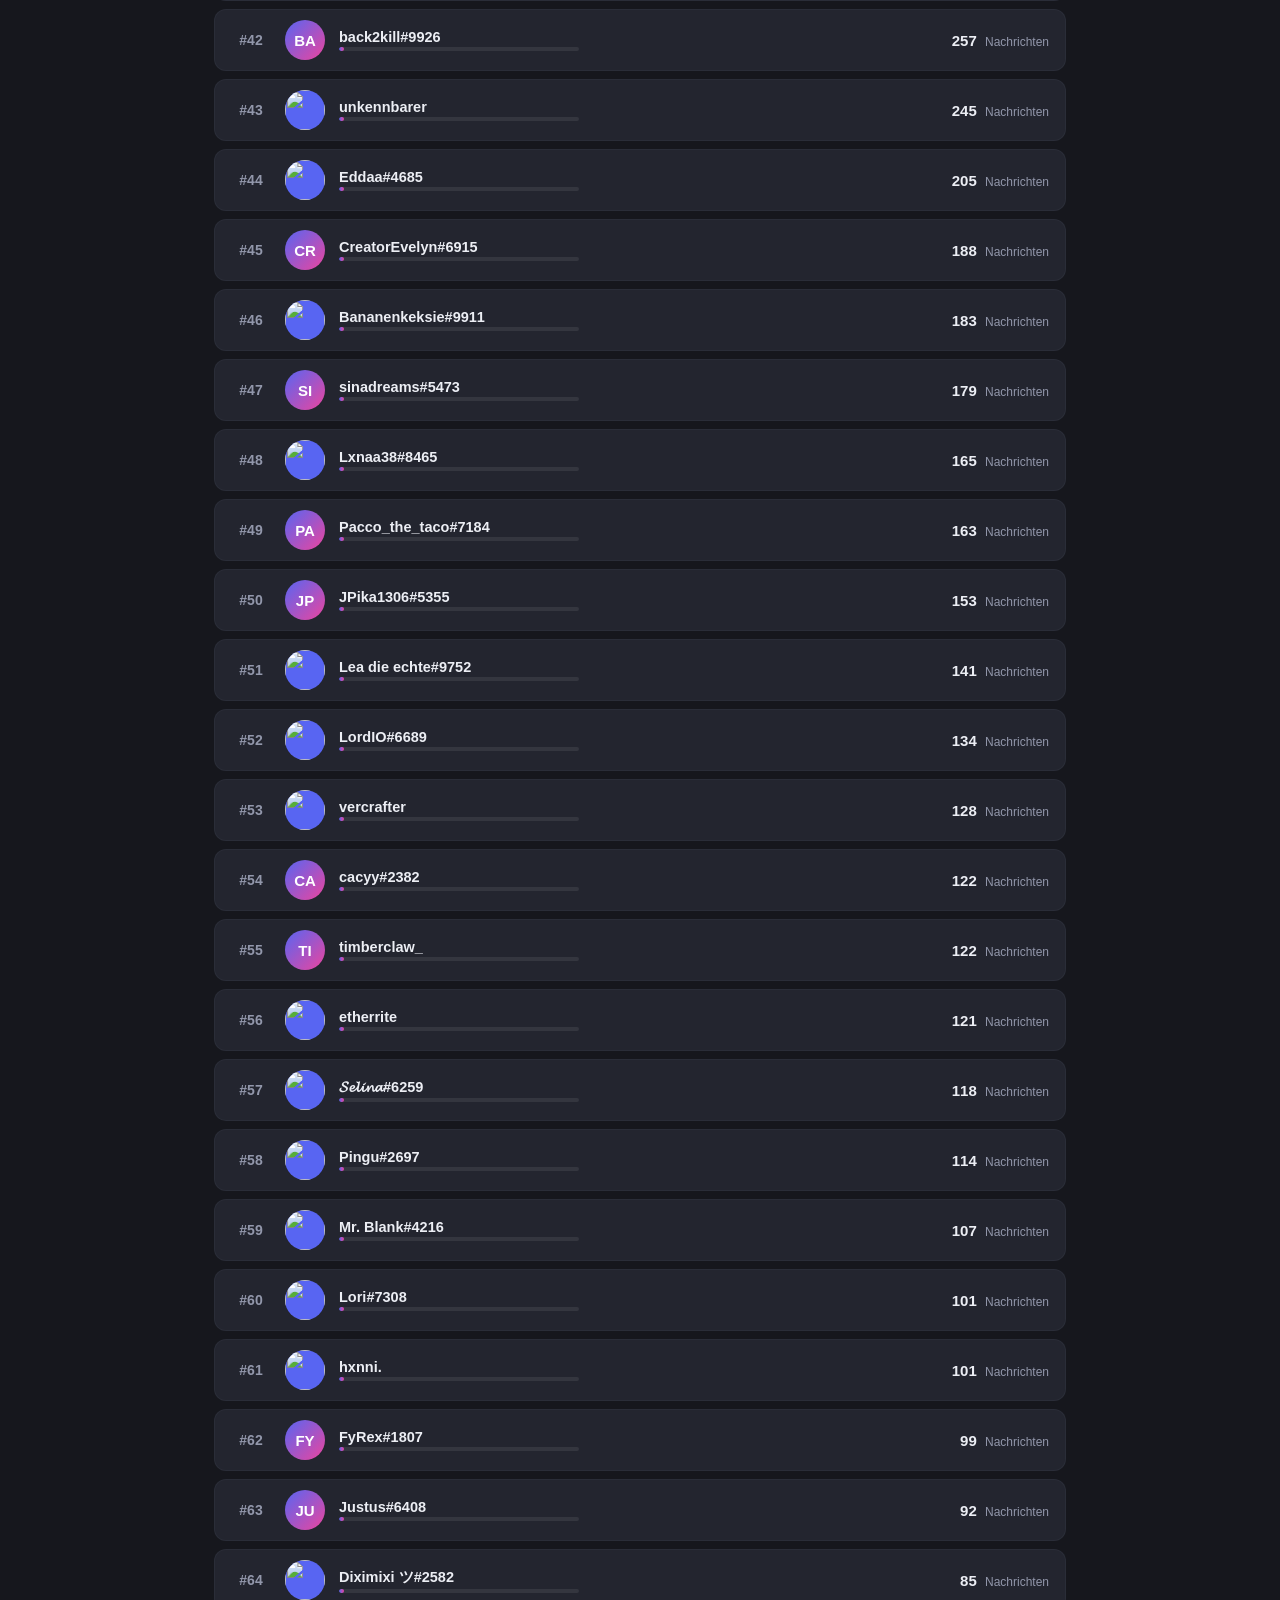
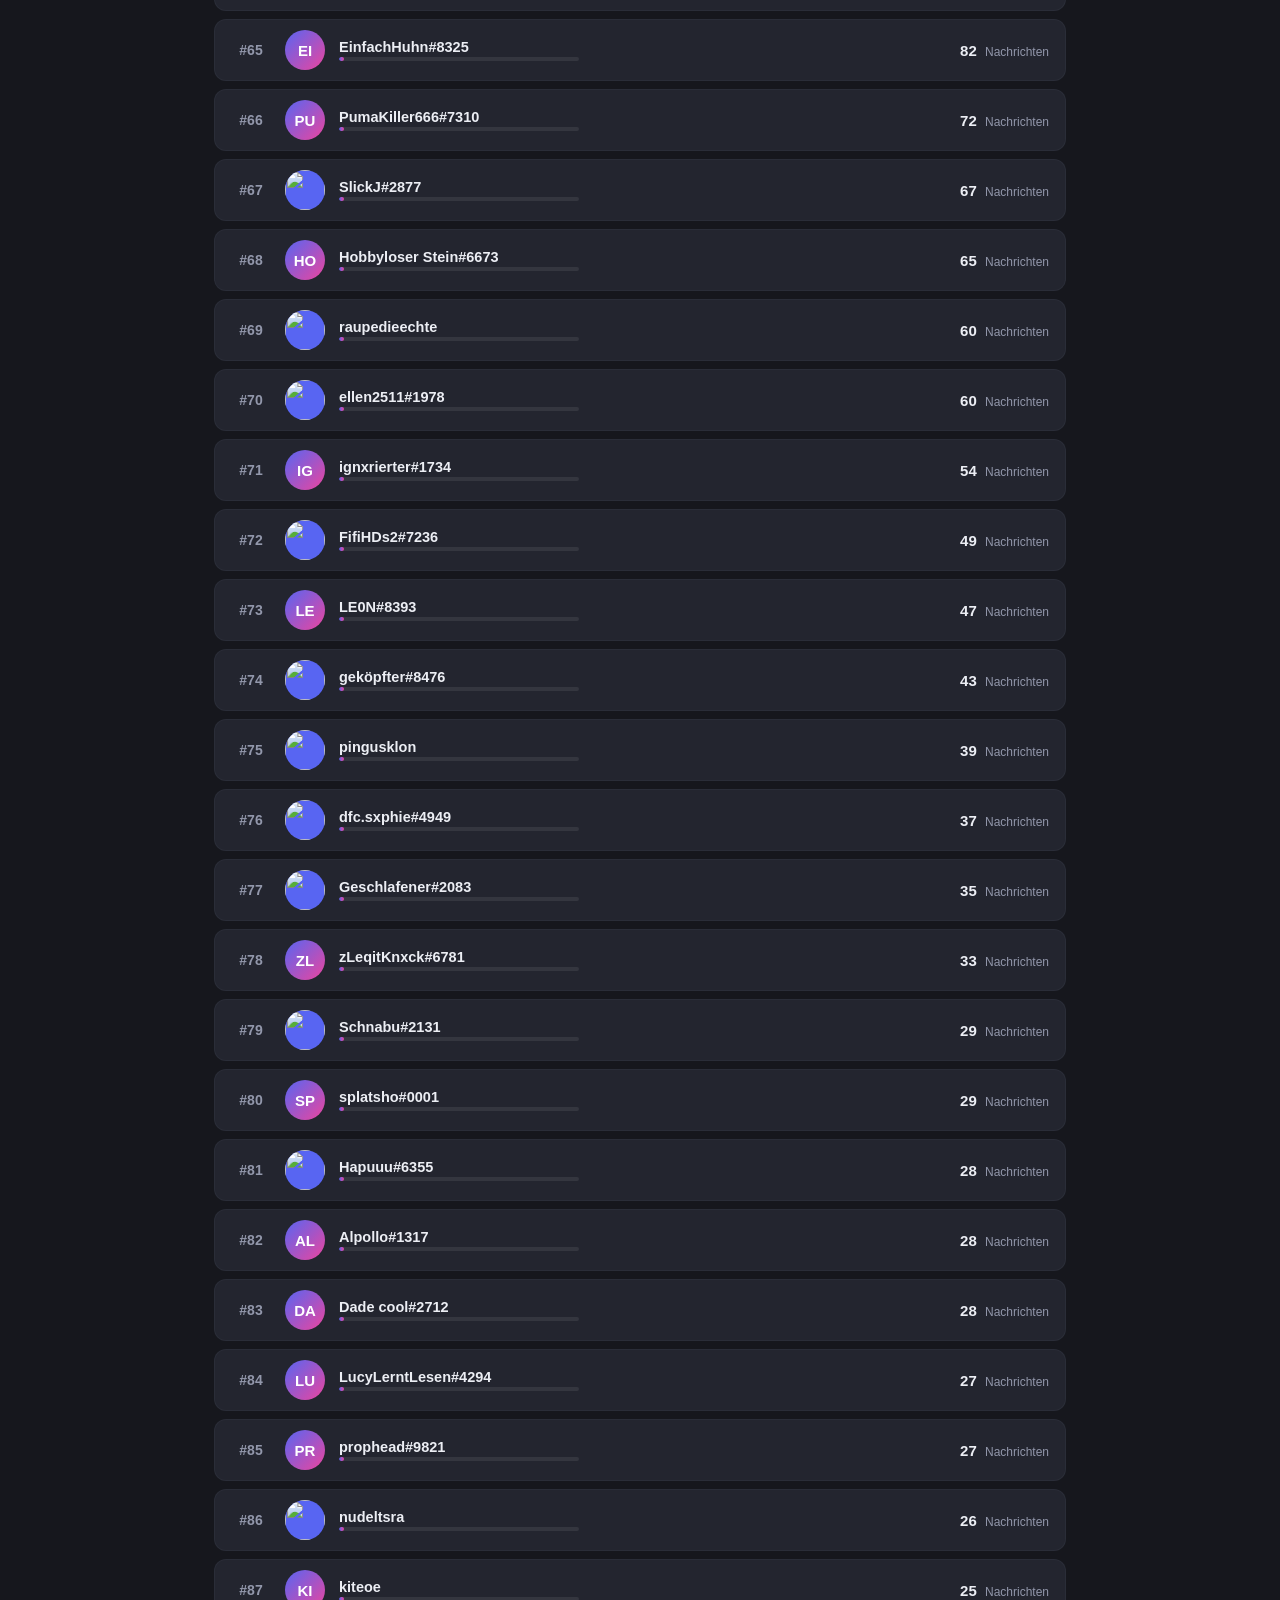
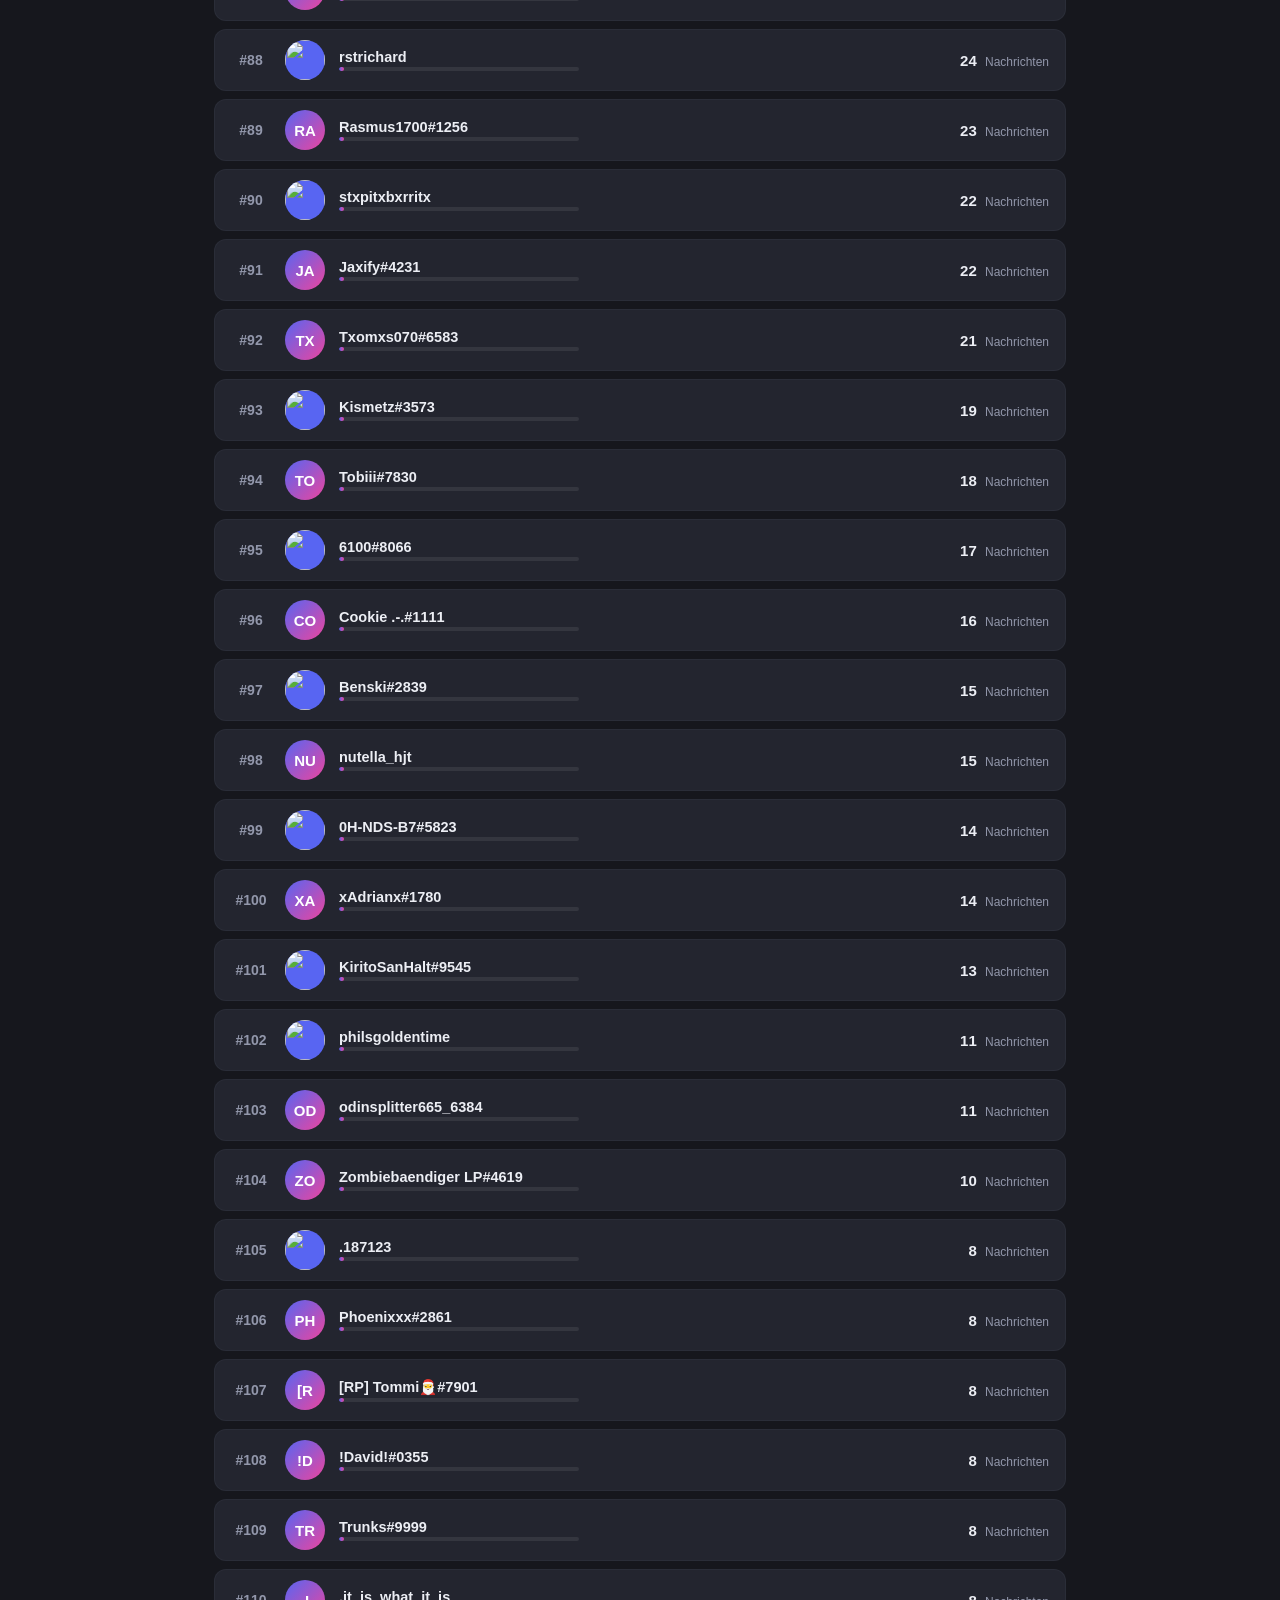
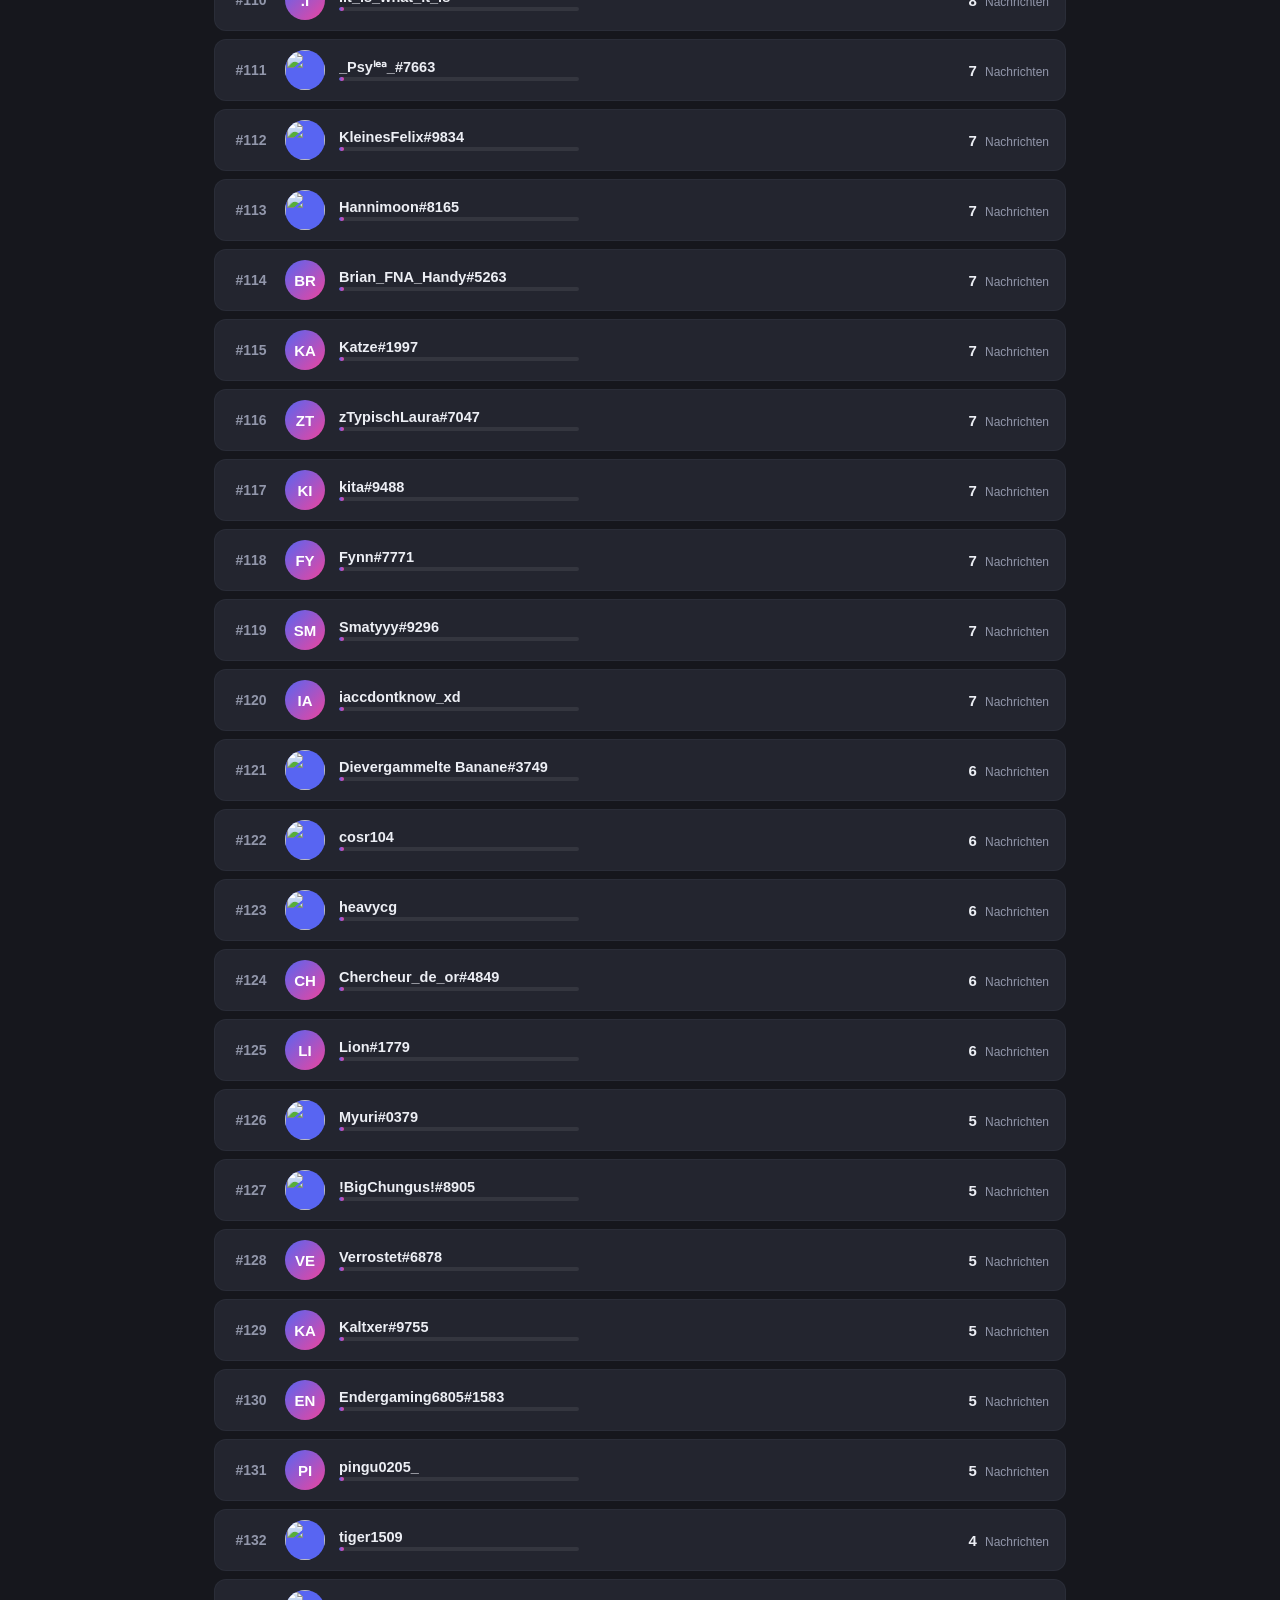
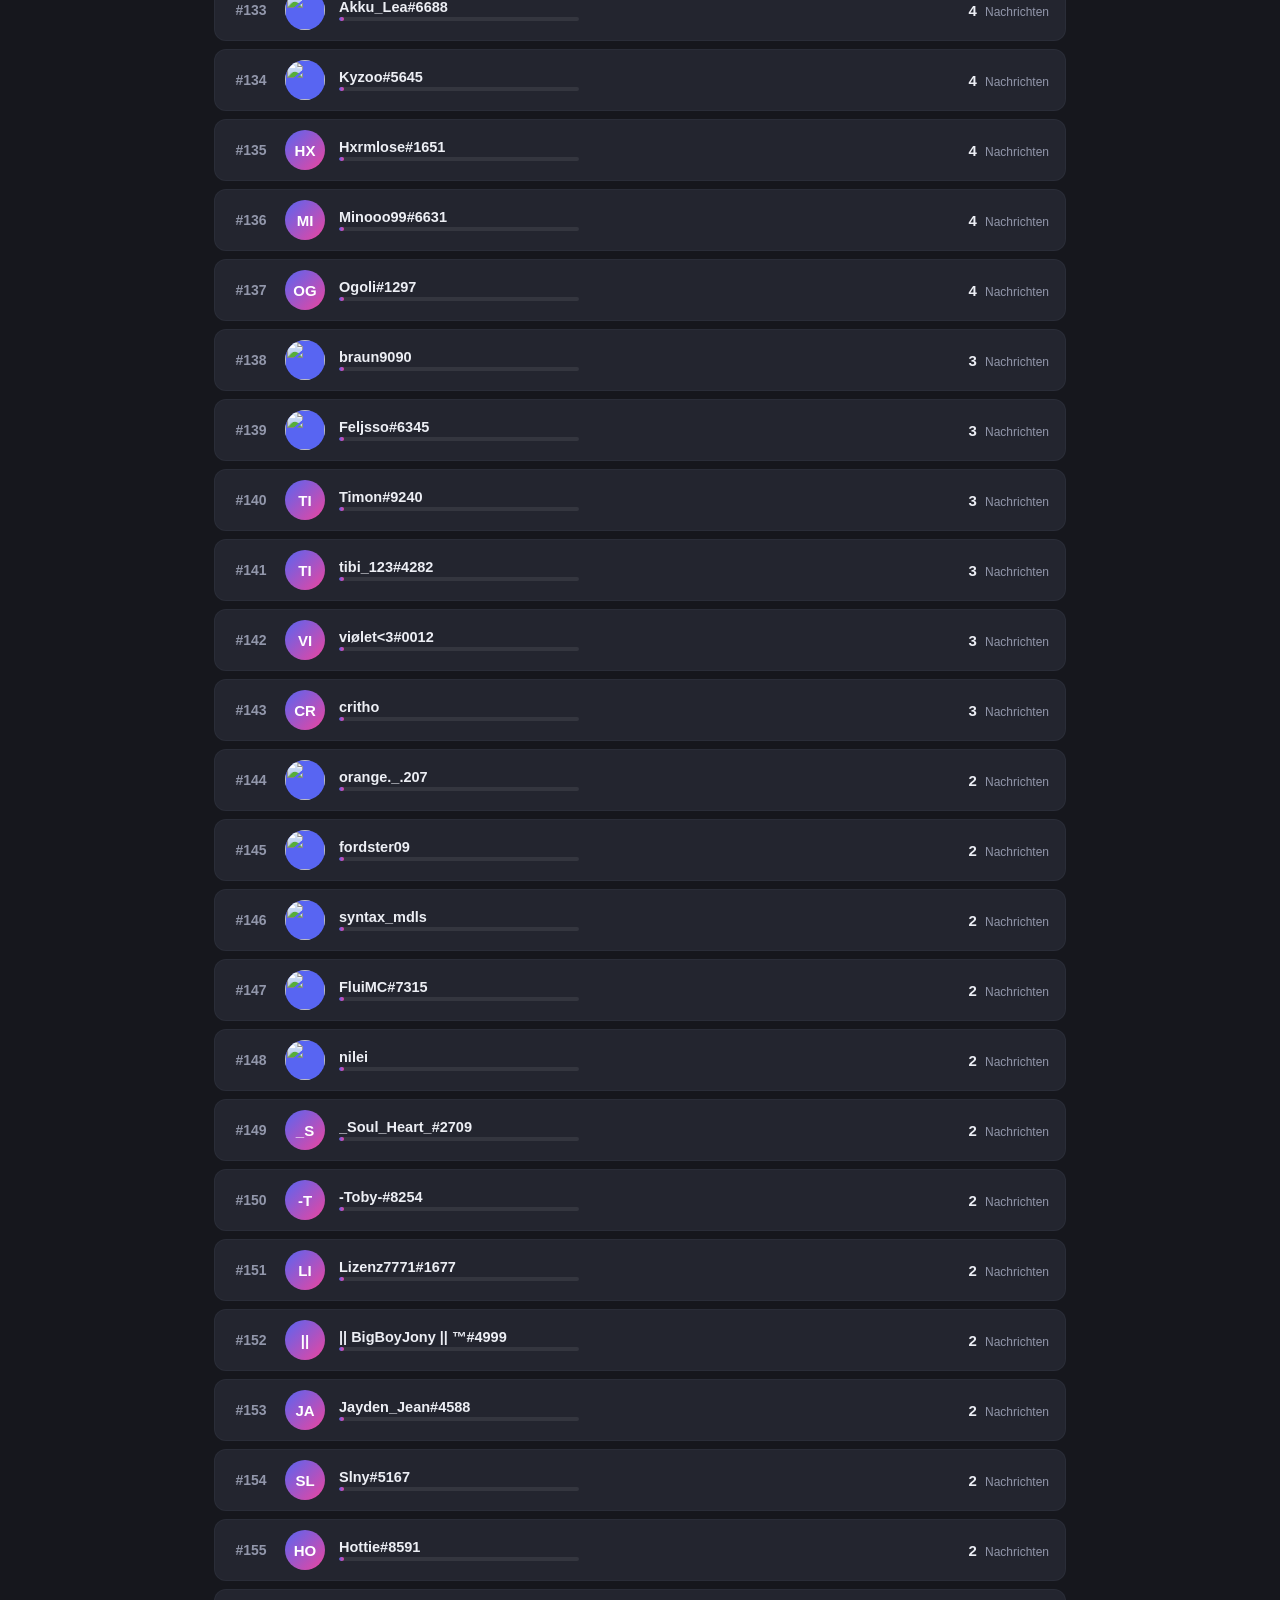
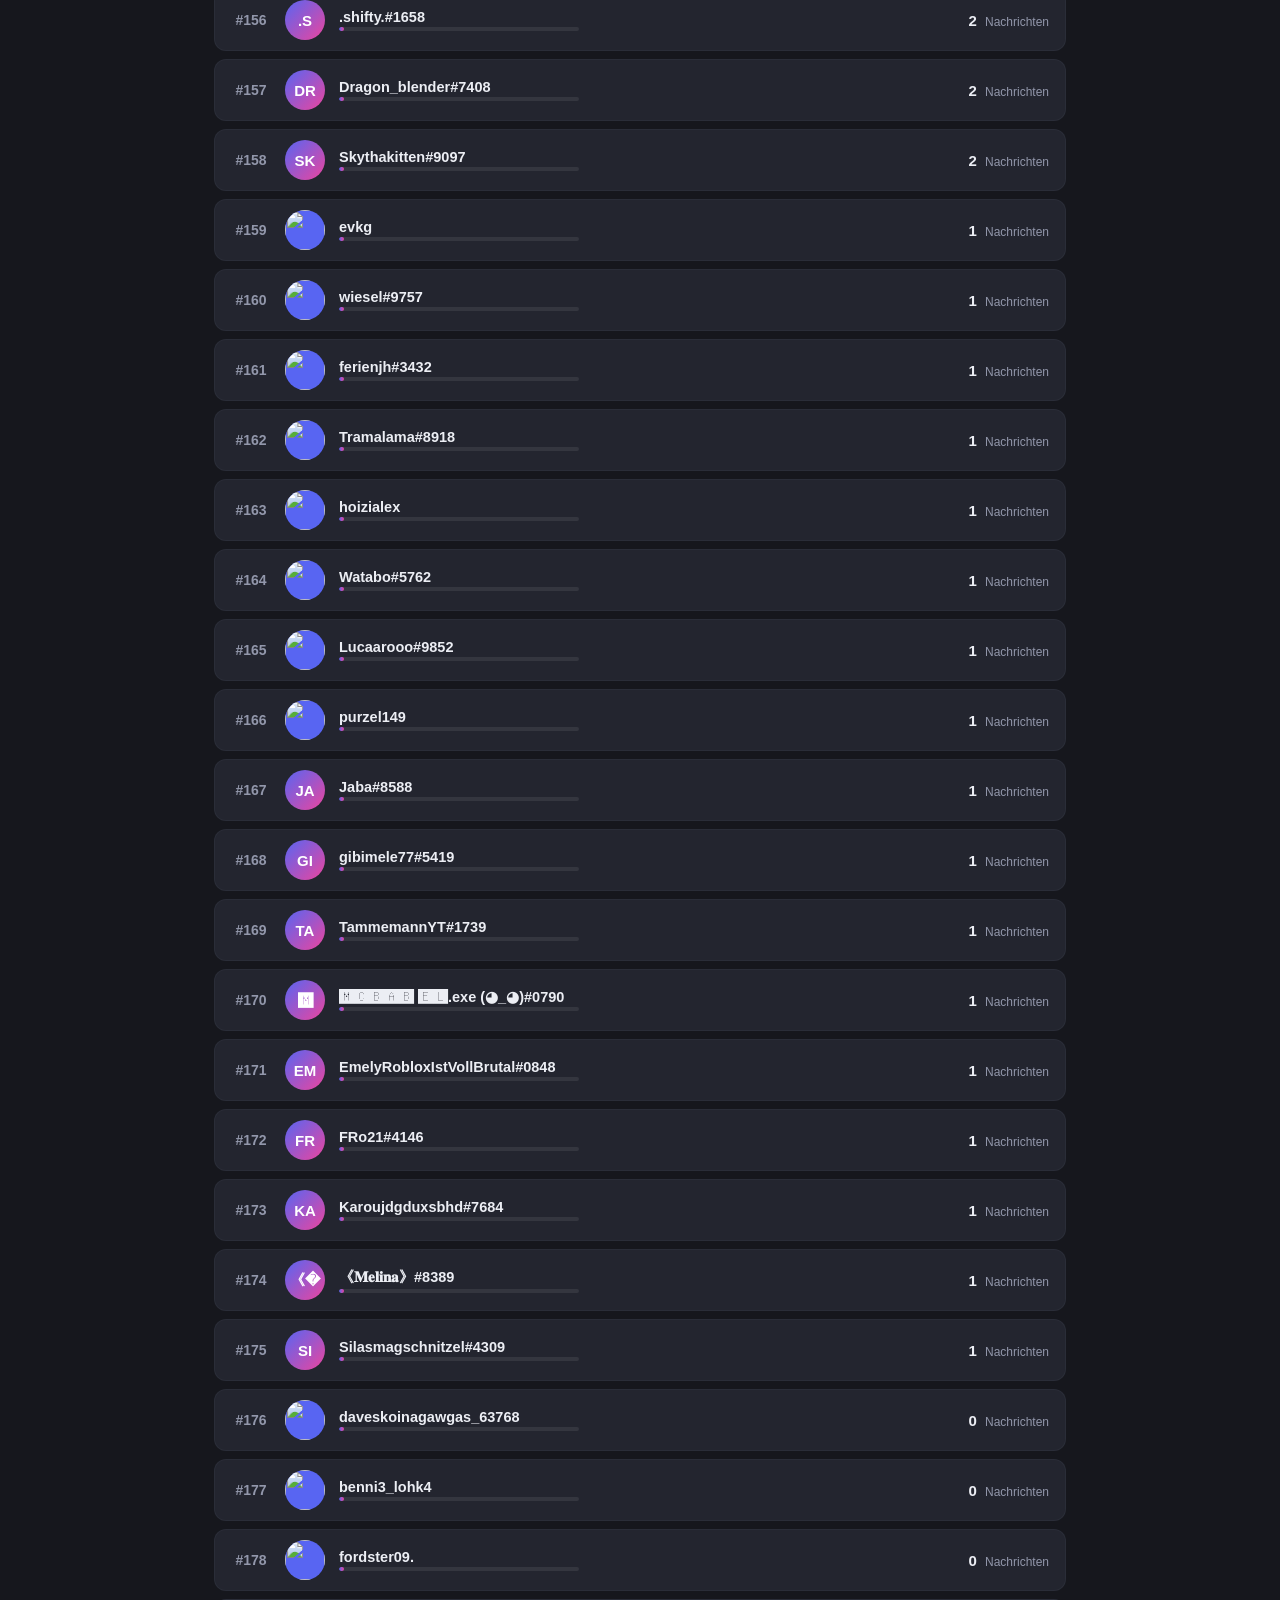
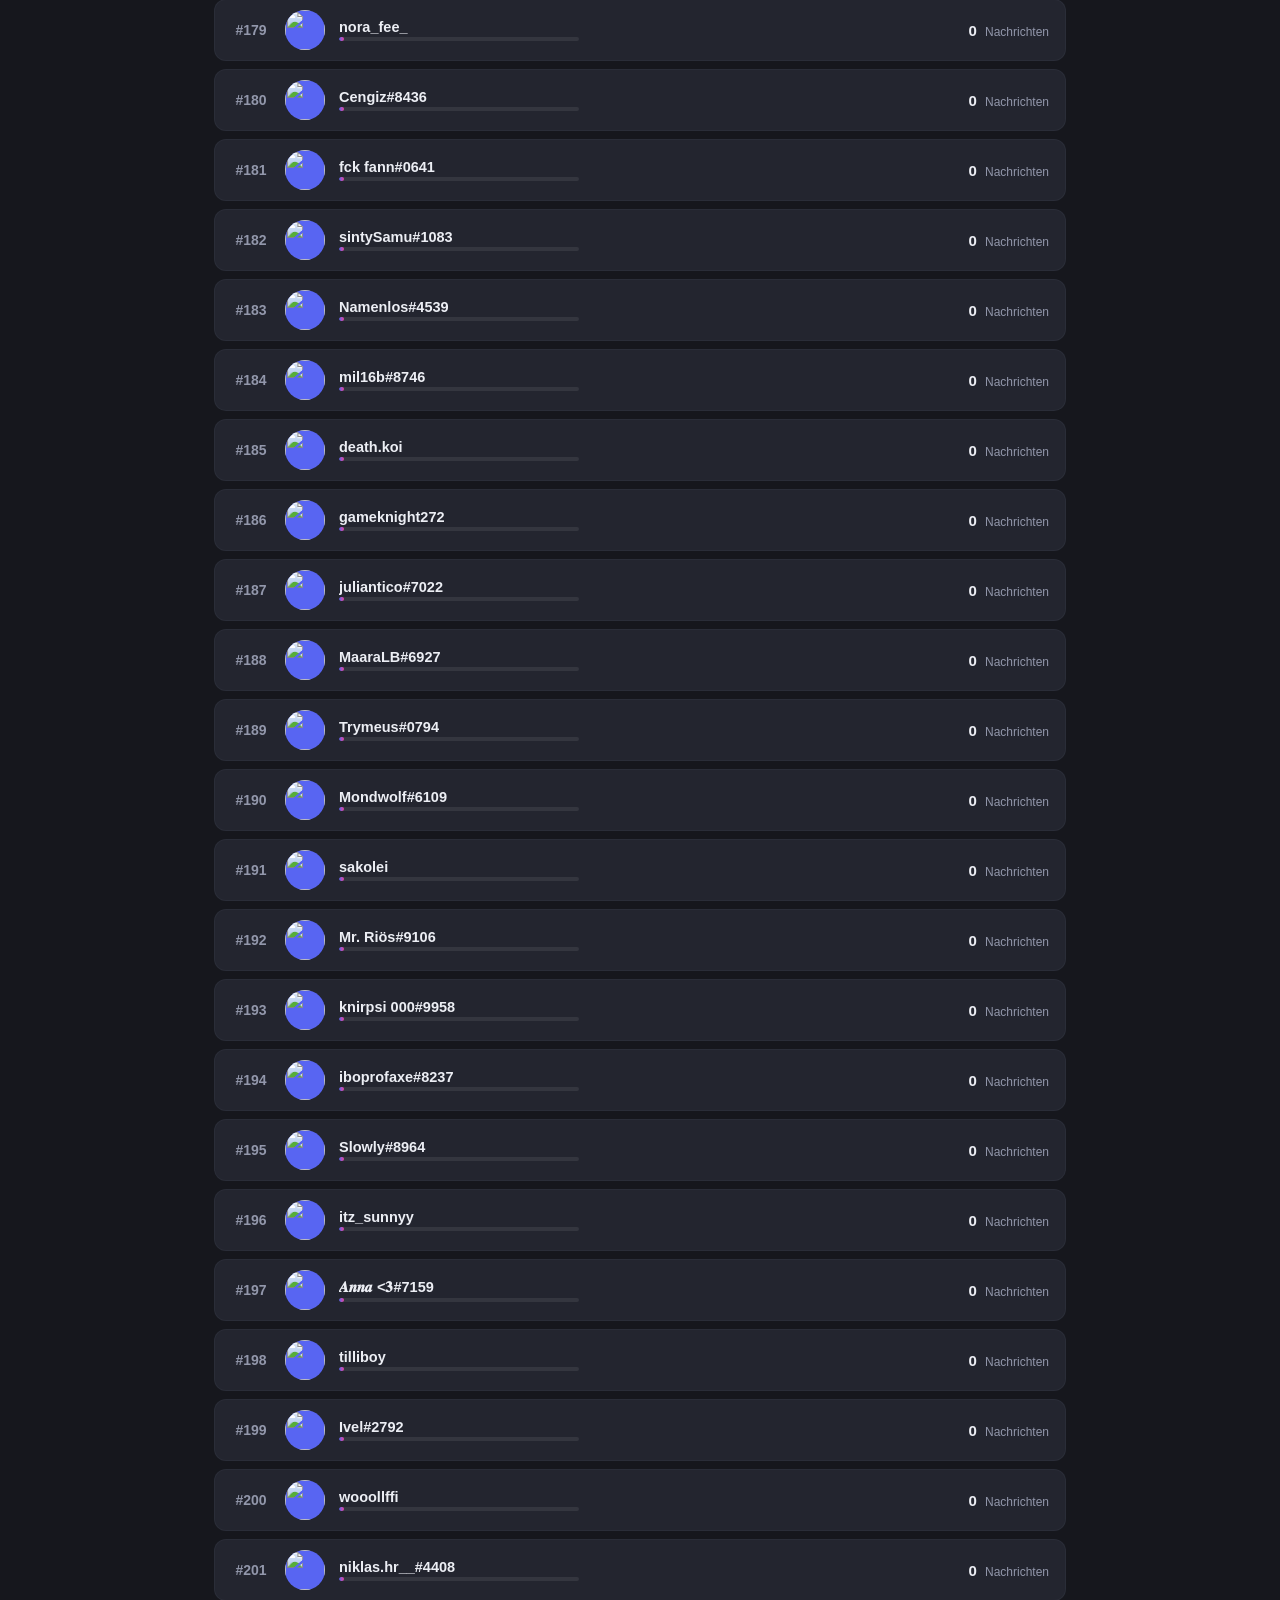
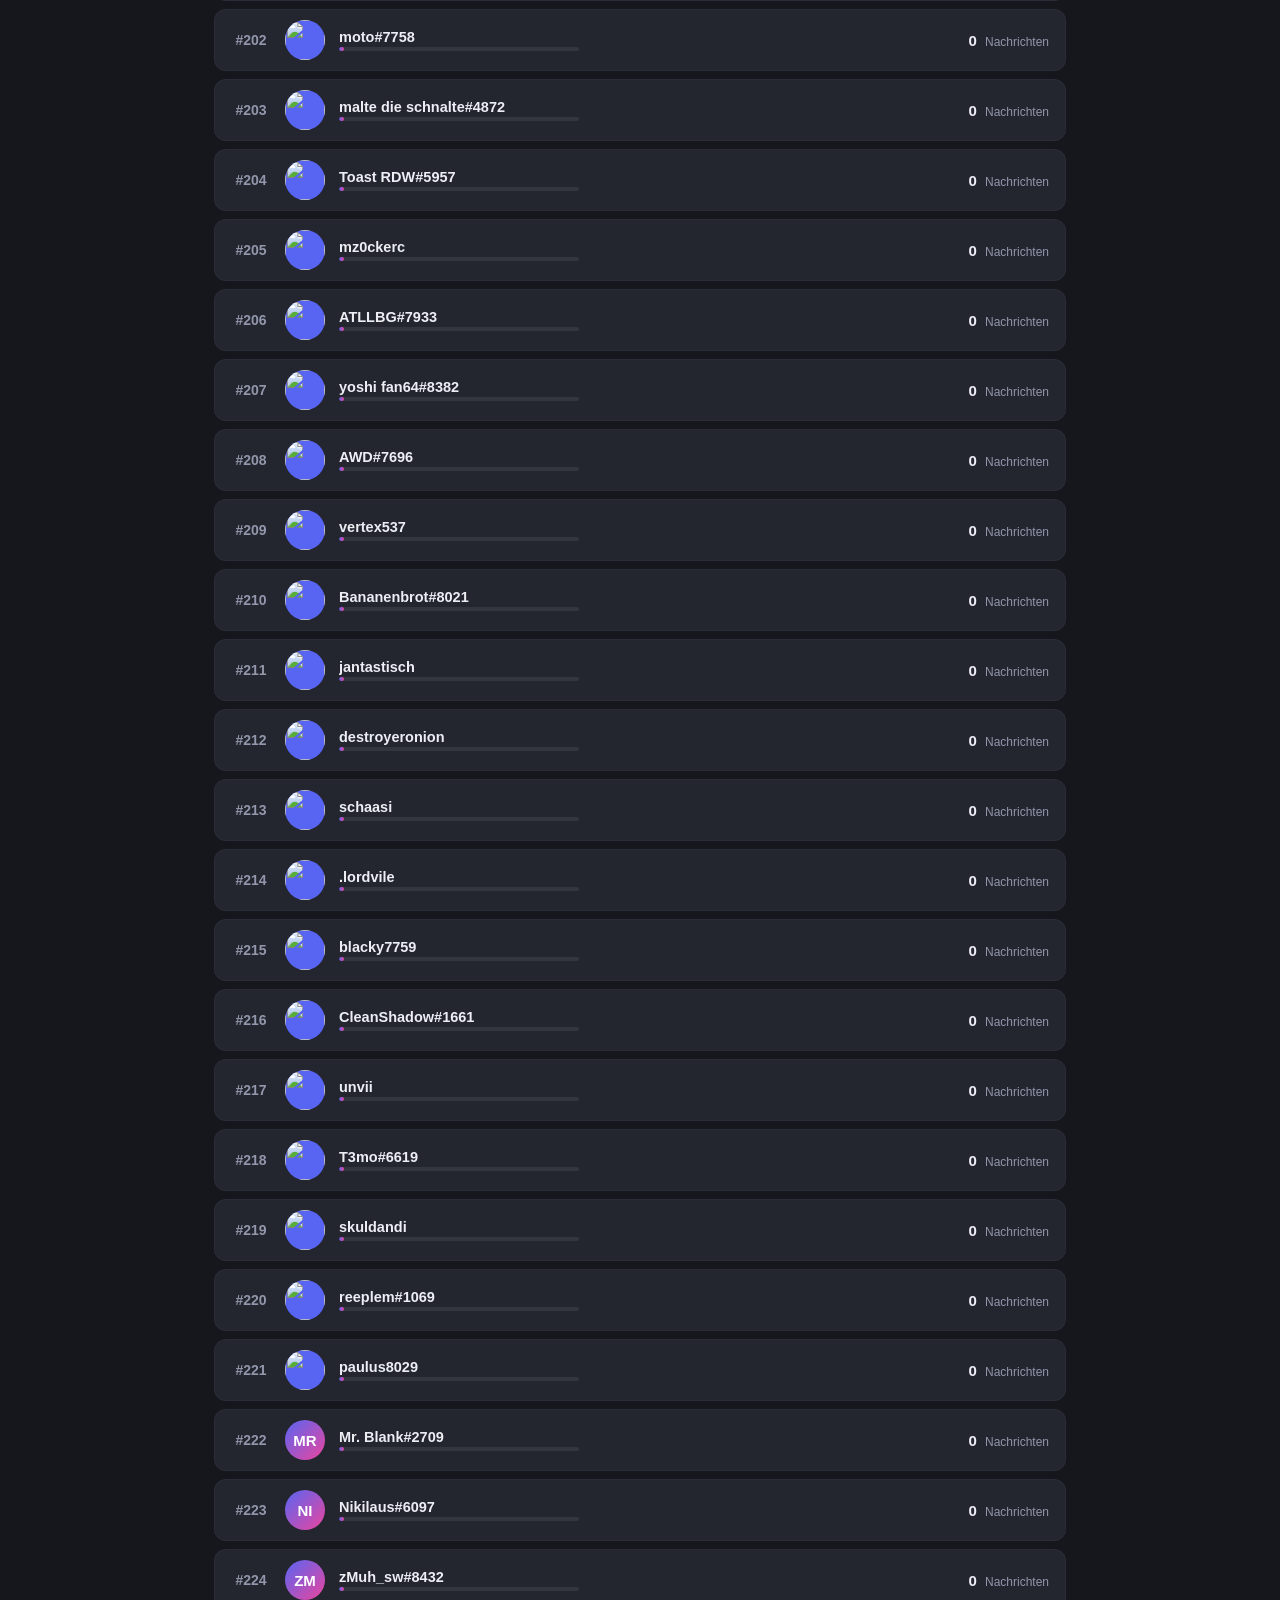
==== commit 37cf04fc: "Integrate member-join chart into Beigetreten tab, drop unknown users Adds a zoomable D3 line chart (" ====
--- a/aktivitaet/index.html
+++ b/aktivitaet/index.html
@@ -5,6 +5,7 @@
 <meta name="viewport" content="width=device-width, initial-scale=1.0">
 <title>Server-Aktivität</title>
 <link rel="stylesheet" href="style.css">
+<script src="https://cdnjs.cloudflare.com/ajax/libs/d3/7.9.0/d3.min.js"></script>
 </head>
 <body>
 
@@ -44,6 +45,20 @@
     <input type="search" id="search" placeholder="Nutzer suchen…" autocomplete="off">
   </div>
 
+  <div id="join-chart-wrap" class="join-chart-wrap" hidden>
+    <div class="join-chart-toolbar">
+      <span class="join-chart-hint">Mitgliederverlauf – Mausrad zum Zoomen, ziehen zum Verschieben</span>
+      <div class="join-chart-controls">
+        <button id="join-zoom-out" type="button" aria-label="Verkleinern">−</button>
+        <button id="join-zoom-reset" type="button">Reset</button>
+        <button id="join-zoom-in" type="button" aria-label="Vergrößern">+</button>
+        <span id="join-zoom-lvl" class="join-zoom-lvl">1.0×</span>
+      </div>
+    </div>
+    <svg id="join-chart" viewBox="0 0 900 320" preserveAspectRatio="xMidYMid meet"></svg>
+    <div id="join-tooltip" class="join-tooltip"></div>
+  </div>
+
   <ol class="leaderboard" id="leaderboard"></ol>
   <p class="empty-state" id="empty-state" hidden>Keine Einträge gefunden.</p>
 </main>
@@ -72,5 +87,6 @@
 
 <script src="script.js"></script>
 <script src="voicelog.js"></script>
+<script src="join-chart.js"></script>
 </body>
 </html>
--- a/aktivitaet/style.css
+++ b/aktivitaet/style.css
@@ -575,3 +575,104 @@
   .vlog-body { grid-template-columns: 1fr; grid-template-rows: 40% 1fr; }
   .vlog-sidebar { border-right: none; border-bottom: 1px solid var(--border); }
 }
+
+/* ---------- Mitgliederverlauf-Chart (Beigetreten-Tab) ---------- */
+
+.join-chart-wrap {
+  background: var(--card);
+  border: 1px solid var(--border);
+  border-radius: 12px;
+  padding: 12px 14px 6px;
+  margin-bottom: 14px;
+}
+
+.join-chart-toolbar {
+  display: flex;
+  align-items: center;
+  justify-content: space-between;
+  gap: 10px;
+  flex-wrap: wrap;
+  margin-bottom: 4px;
+}
+
+.join-chart-hint {
+  font-size: 12px;
+  color: var(--text-dim);
+}
+
+.join-chart-controls {
+  display: flex;
+  align-items: center;
+  gap: 6px;
+}
+
+.join-chart-controls button {
+  background: var(--bg-elevated);
+  border: 1px solid var(--border);
+  color: var(--text);
+  border-radius: 6px;
+  padding: 3px 10px;
+  font-size: 13px;
+  cursor: pointer;
+  font-family: inherit;
+}
+
+.join-chart-controls button:hover {
+  background: var(--card-hover);
+}
+
+.join-zoom-lvl {
+  font-size: 11.5px;
+  color: var(--text-dim);
+  min-width: 44px;
+  text-align: right;
+  font-variant-numeric: tabular-nums;
+}
+
+#join-chart {
+  width: 100%;
+  height: auto;
+  display: block;
+  touch-action: none;
+}
+
+.join-axis text {
+  fill: var(--text-dim);
+  font-size: 10px;
+}
+
+.join-gridline {
+  stroke: #ffffff12;
+}
+
+.join-x-axis path,
+.join-axis path {
+  stroke: var(--border);
+}
+
+.join-tooltip {
+  position: fixed;
+  display: none;
+  background: var(--bg-elevated);
+  border: 1px solid var(--border);
+  border-radius: 10px;
+  padding: 10px 12px;
+  font-size: 12.5px;
+  z-index: 1100;
+  box-shadow: 0 10px 30px #00000080;
+  pointer-events: none;
+  max-width: 240px;
+}
+
+.join-tooltip.show {
+  display: block;
+}
+
+.join-tooltip .jt-name {
+  font-weight: 700;
+  margin-bottom: 4px;
+}
+
+.join-tooltip .jt-row {
+  color: var(--text-dim);
+}
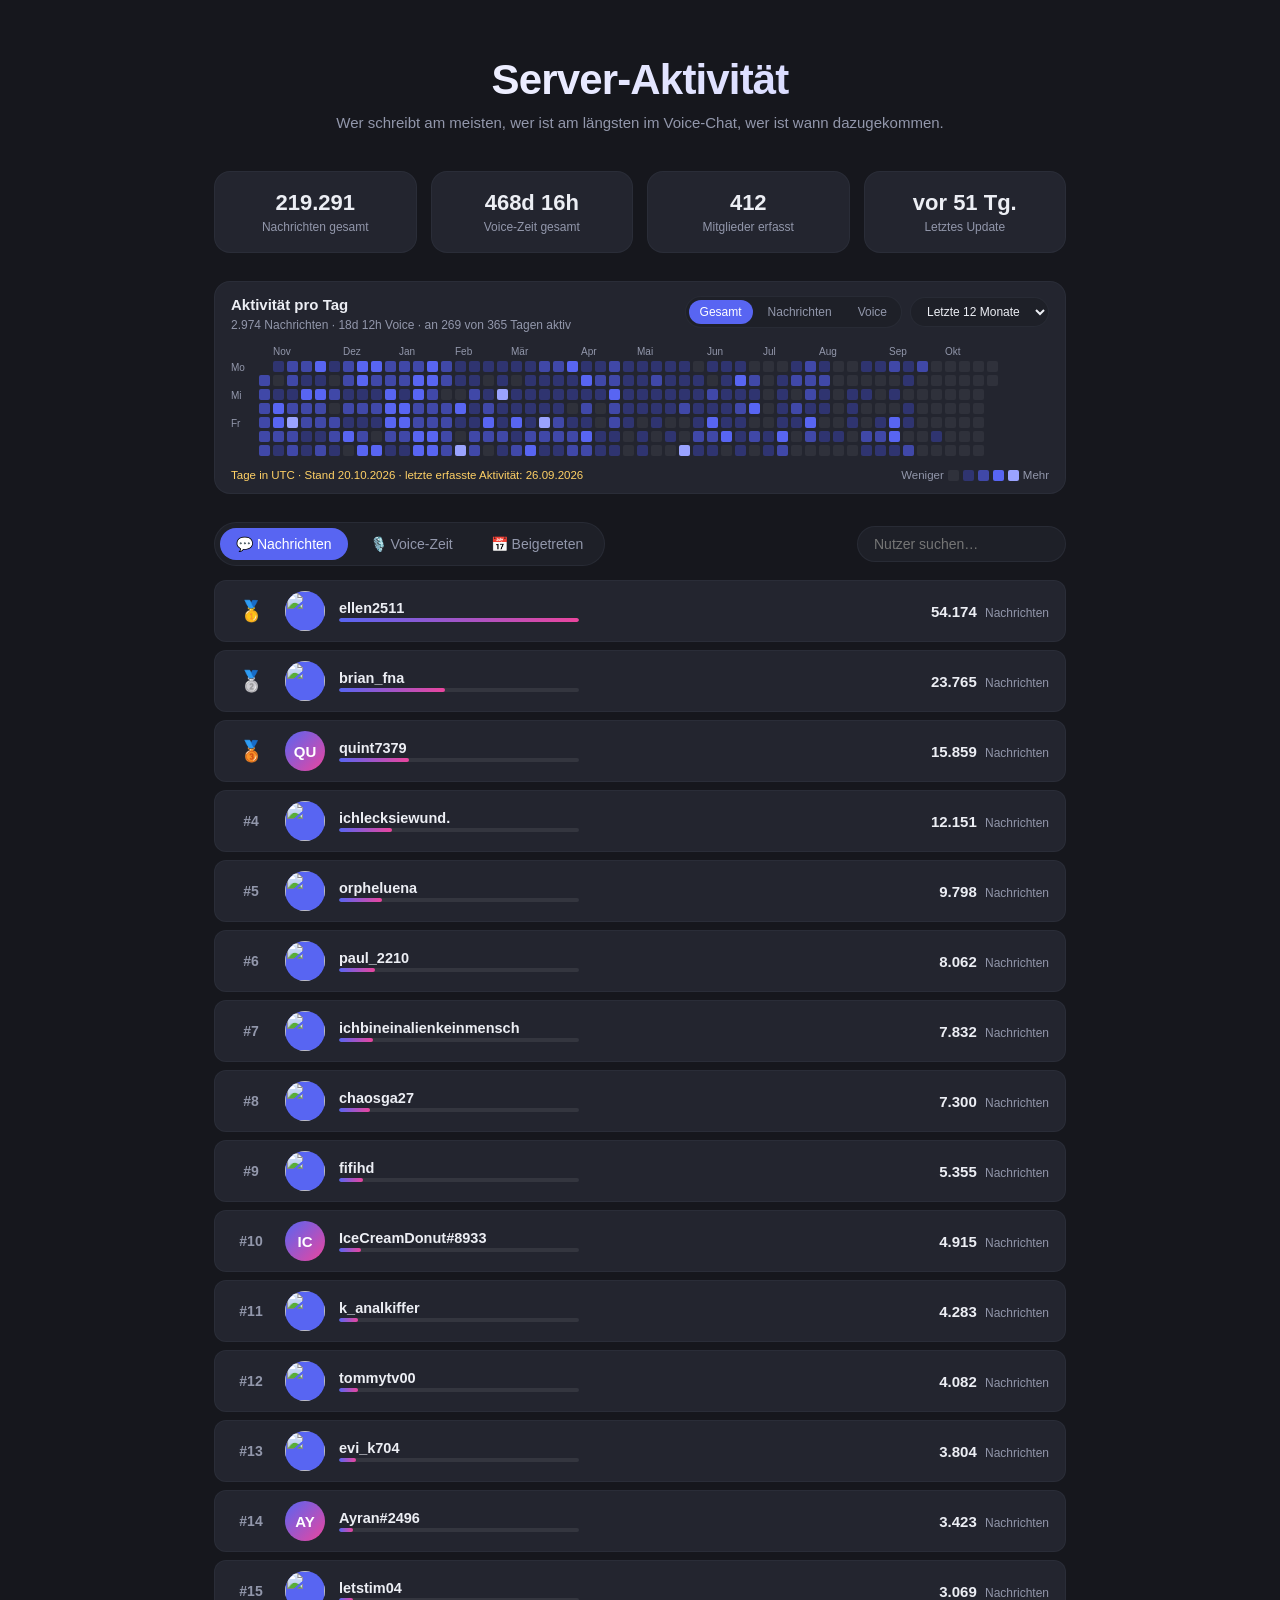
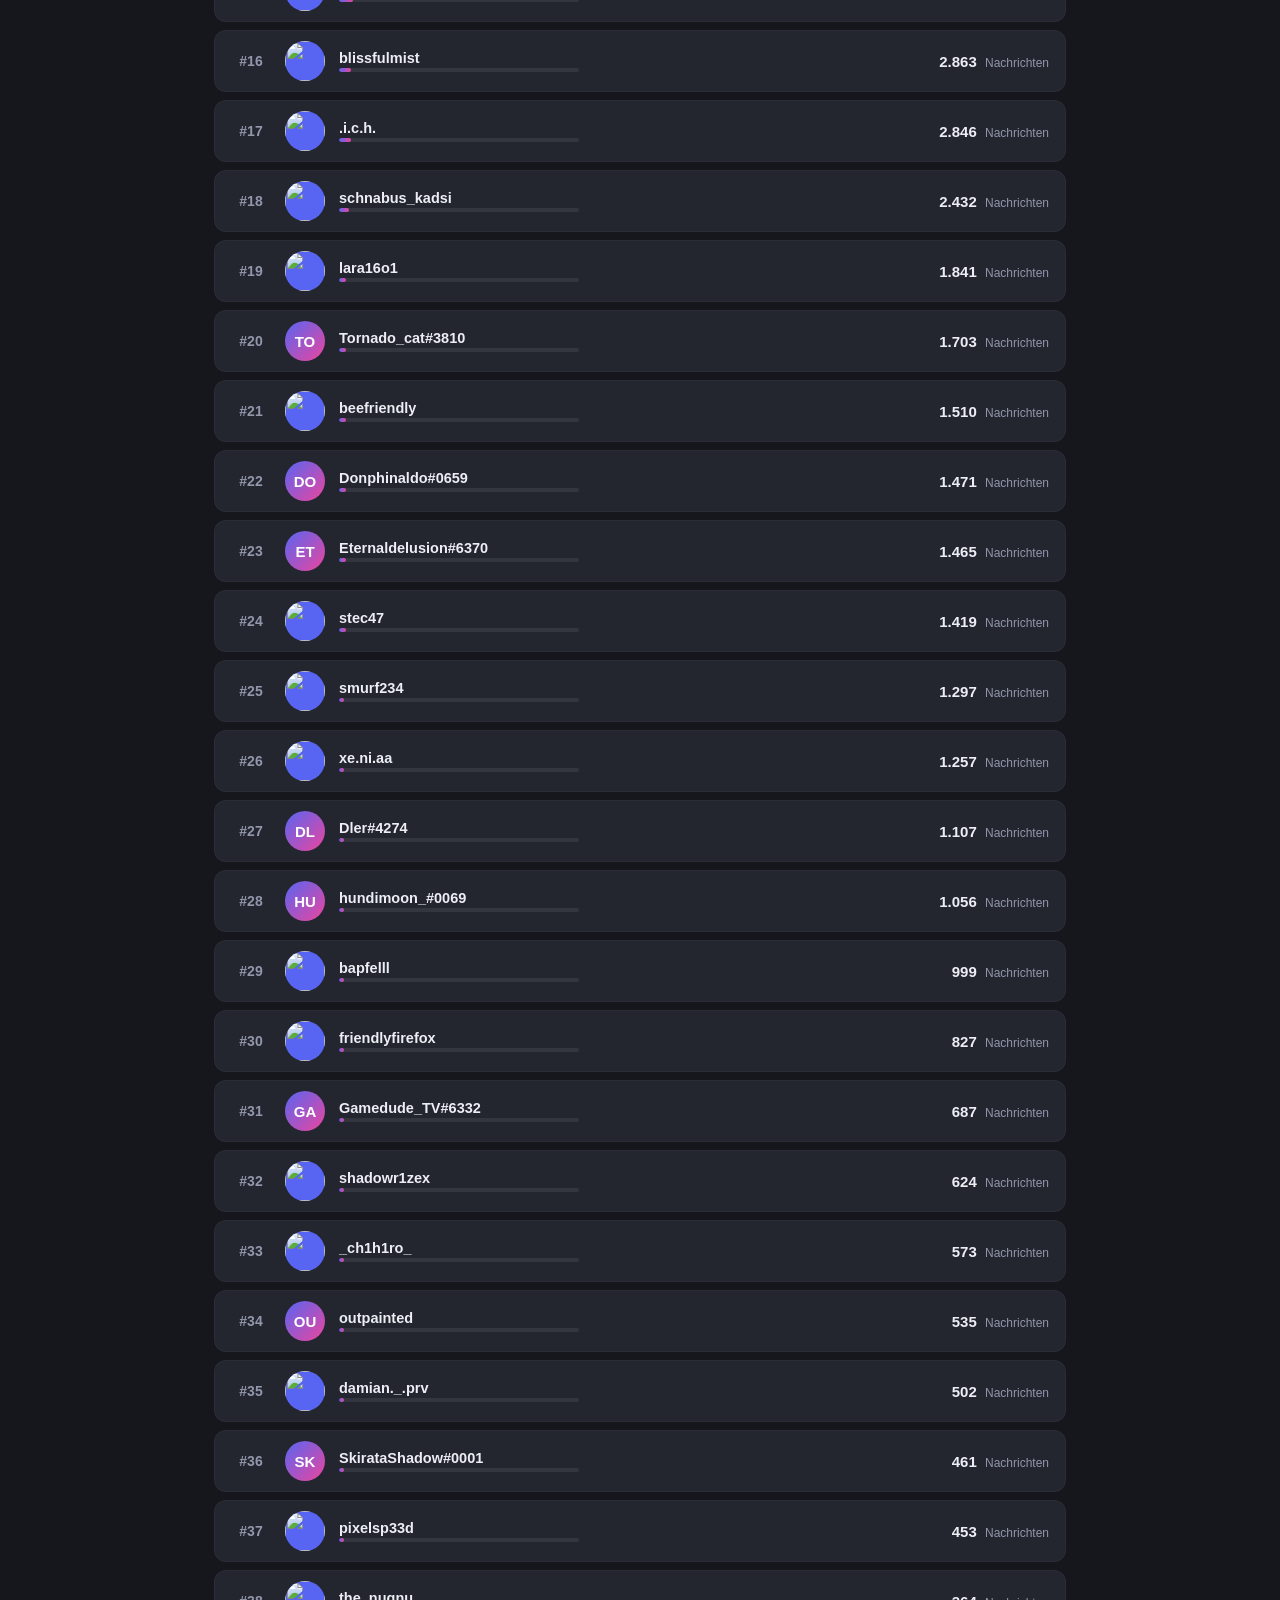
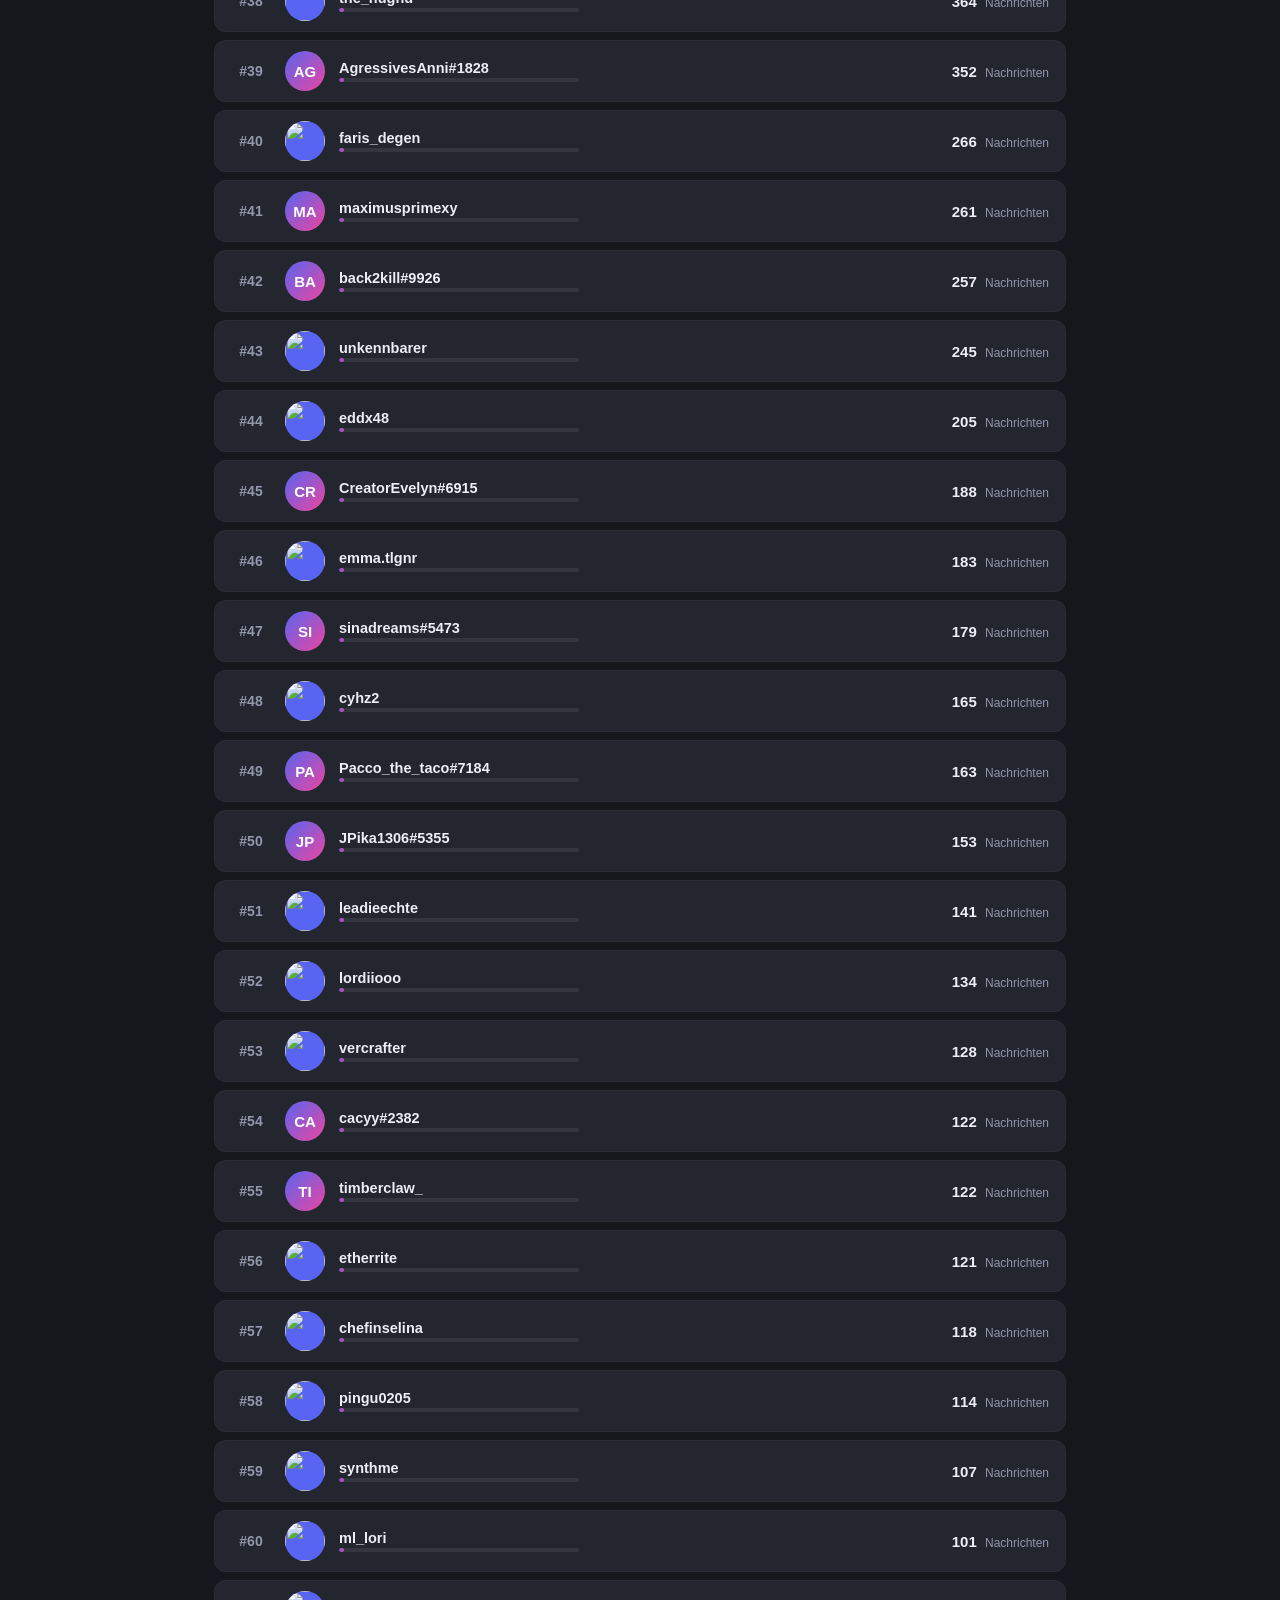
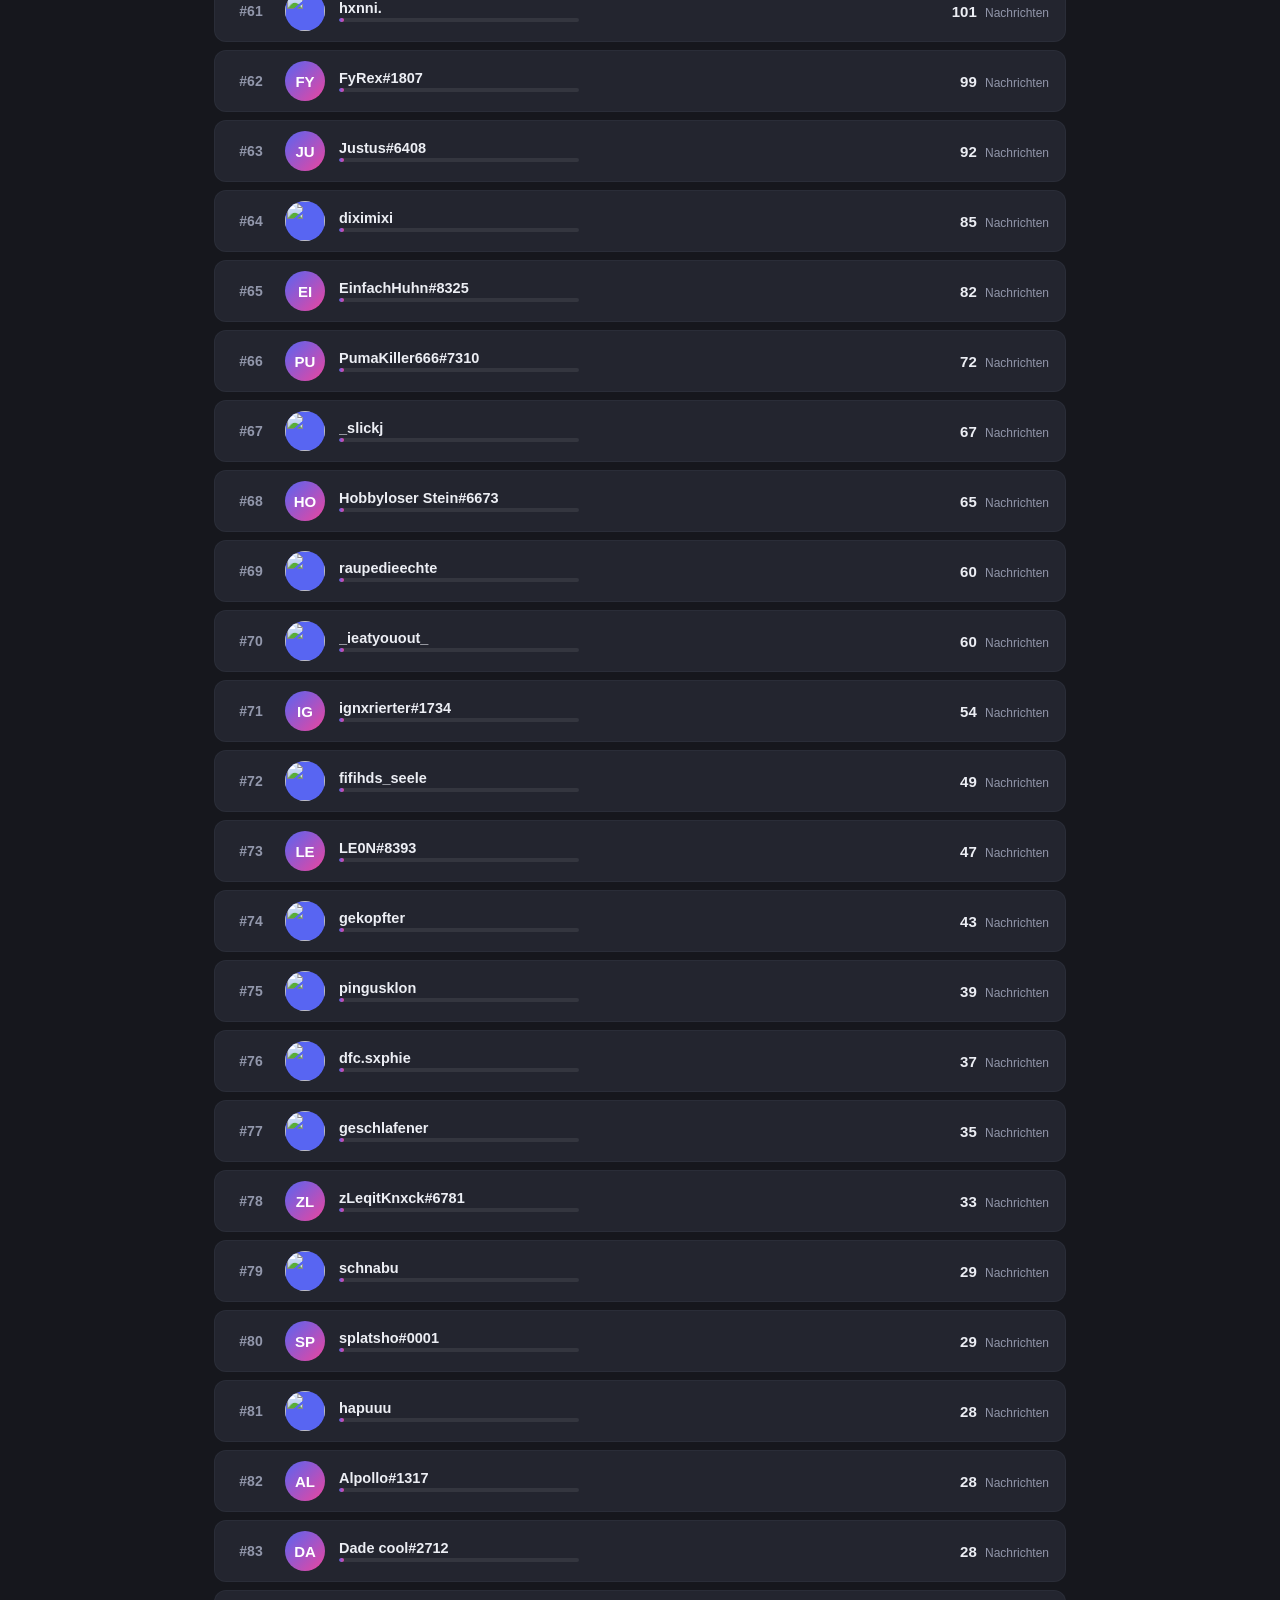
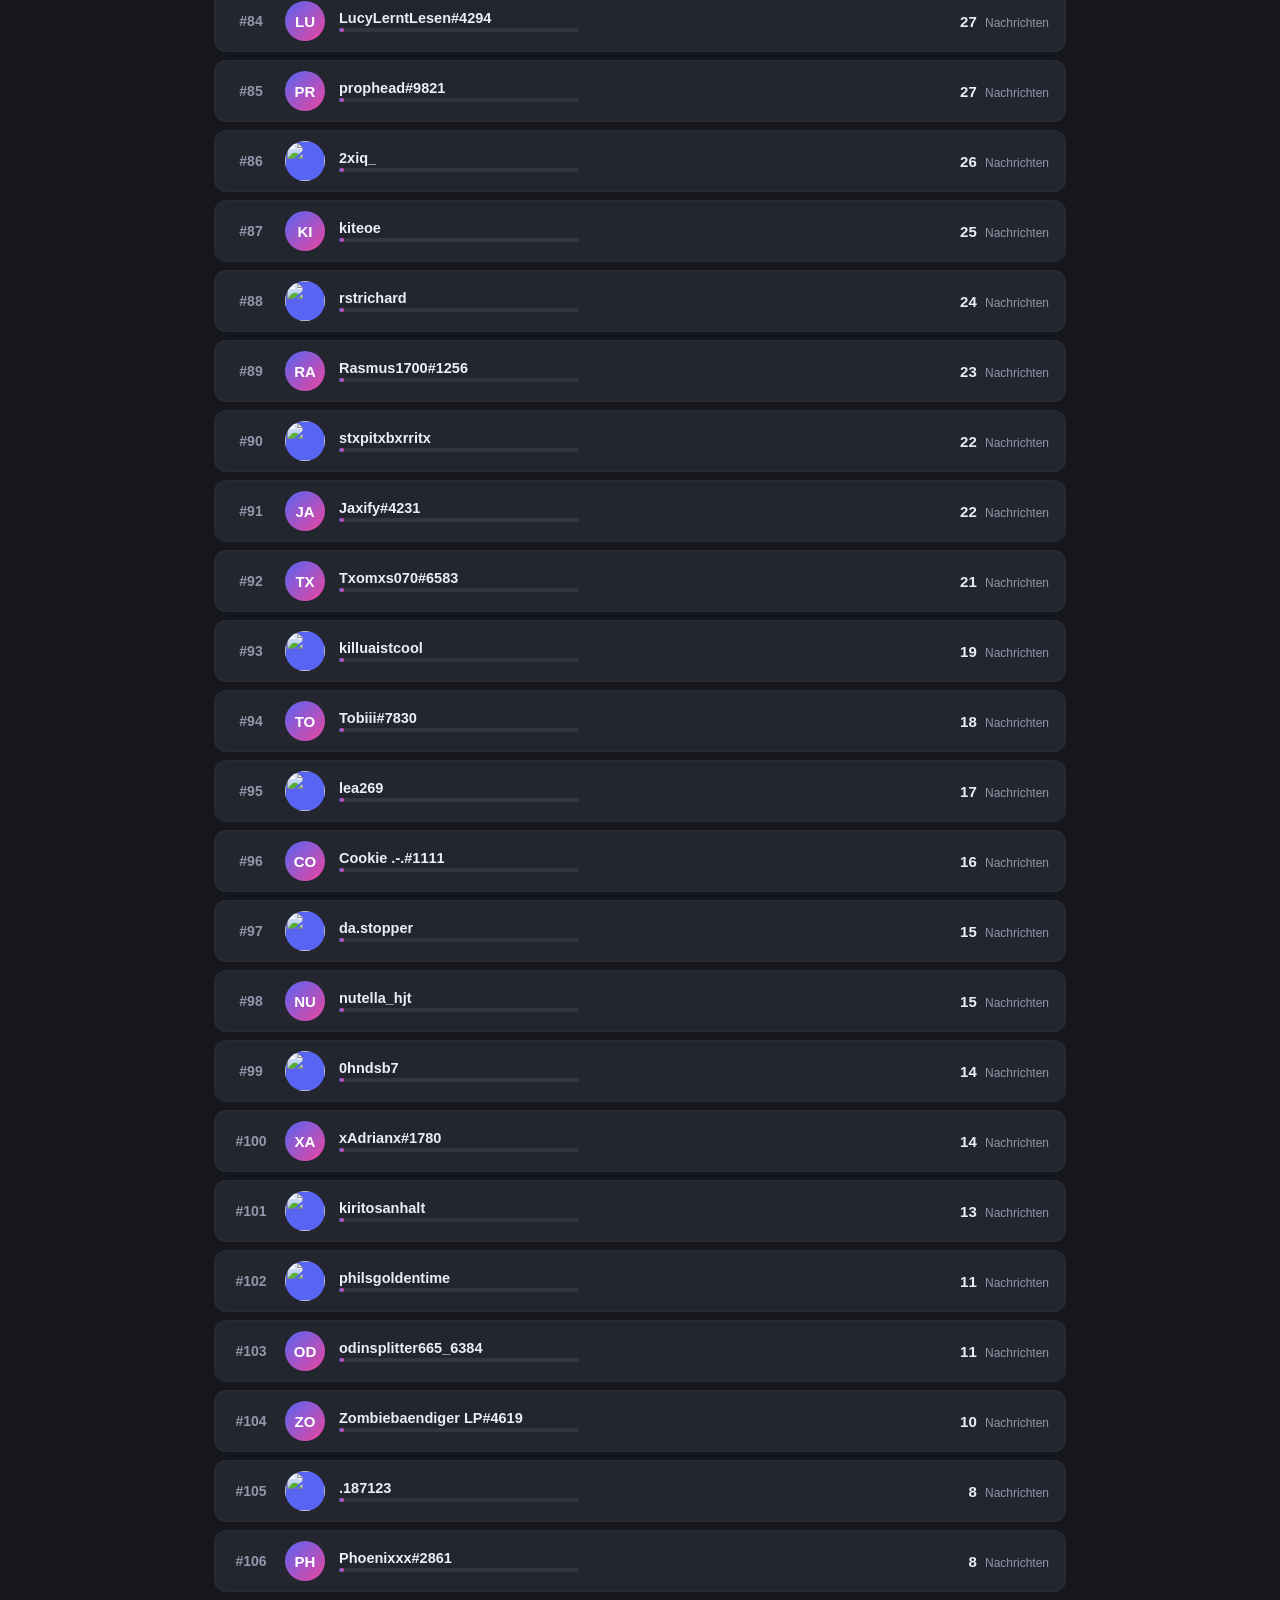
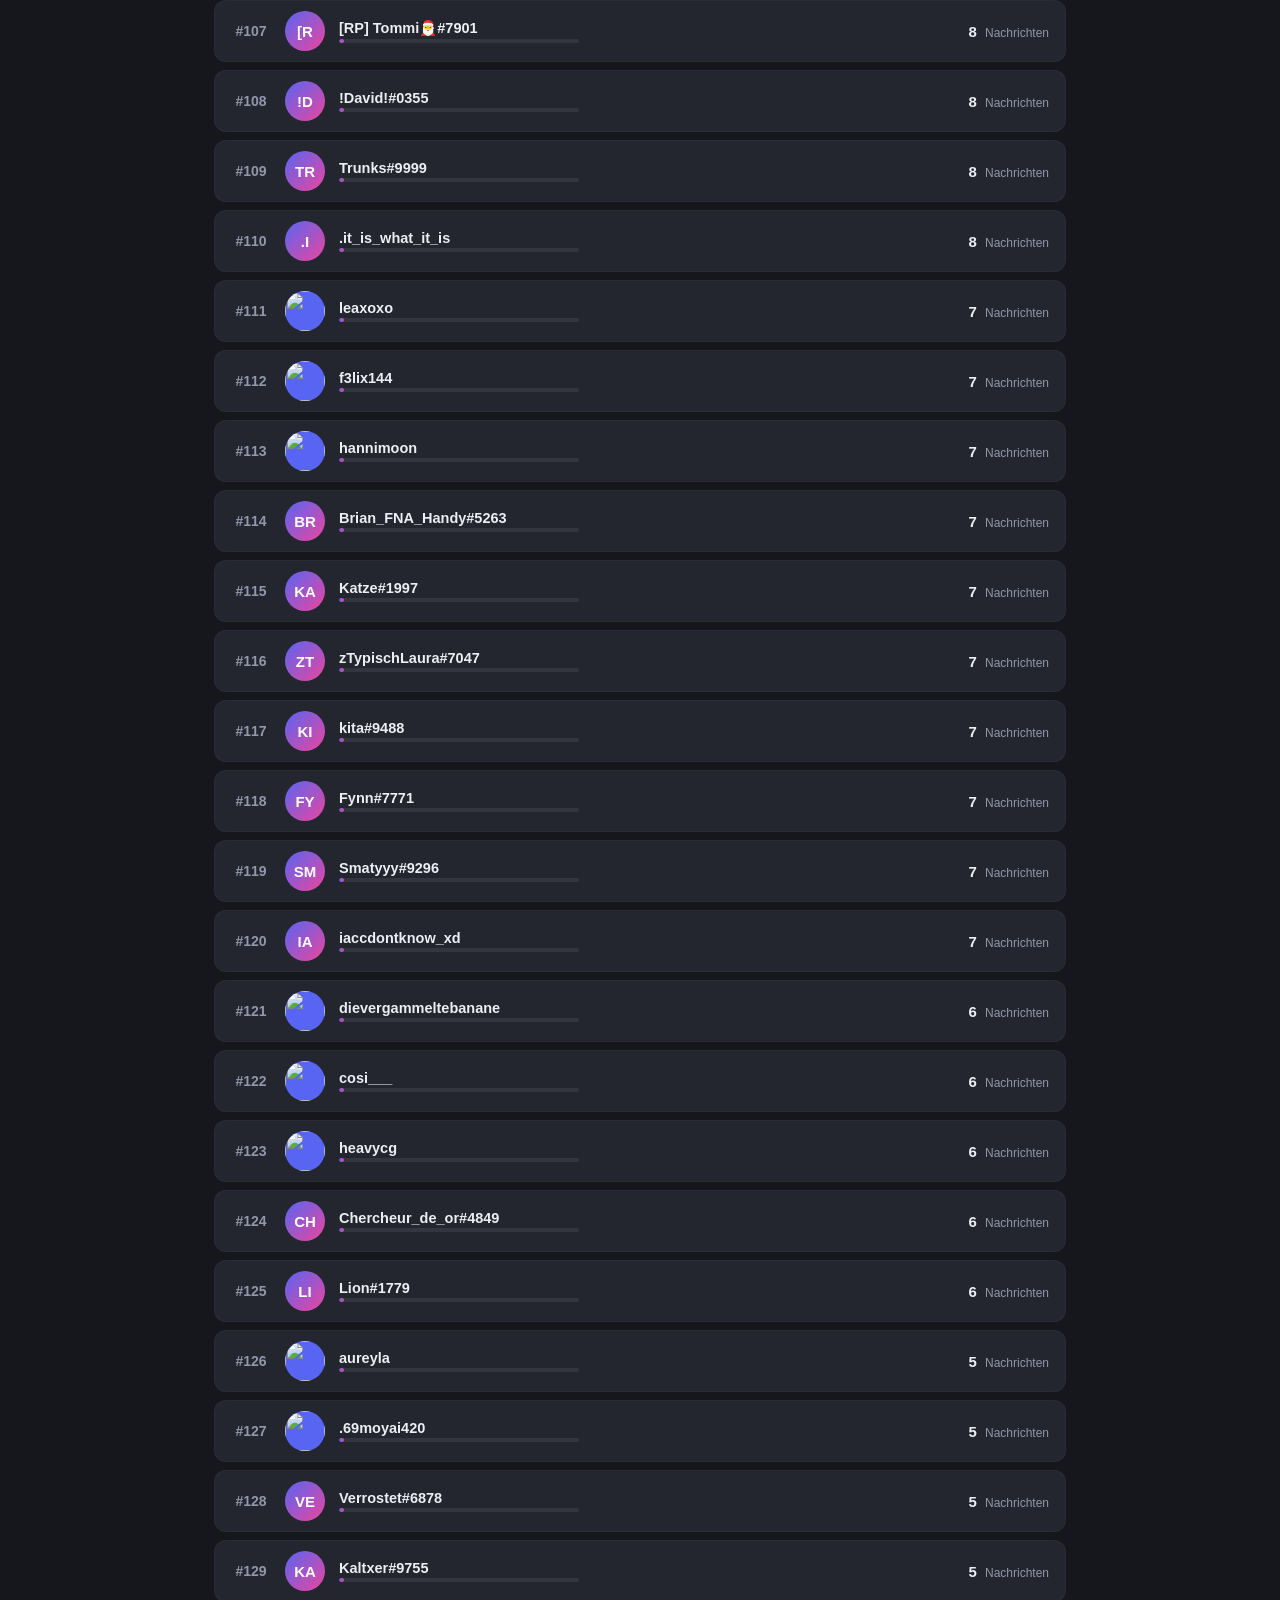
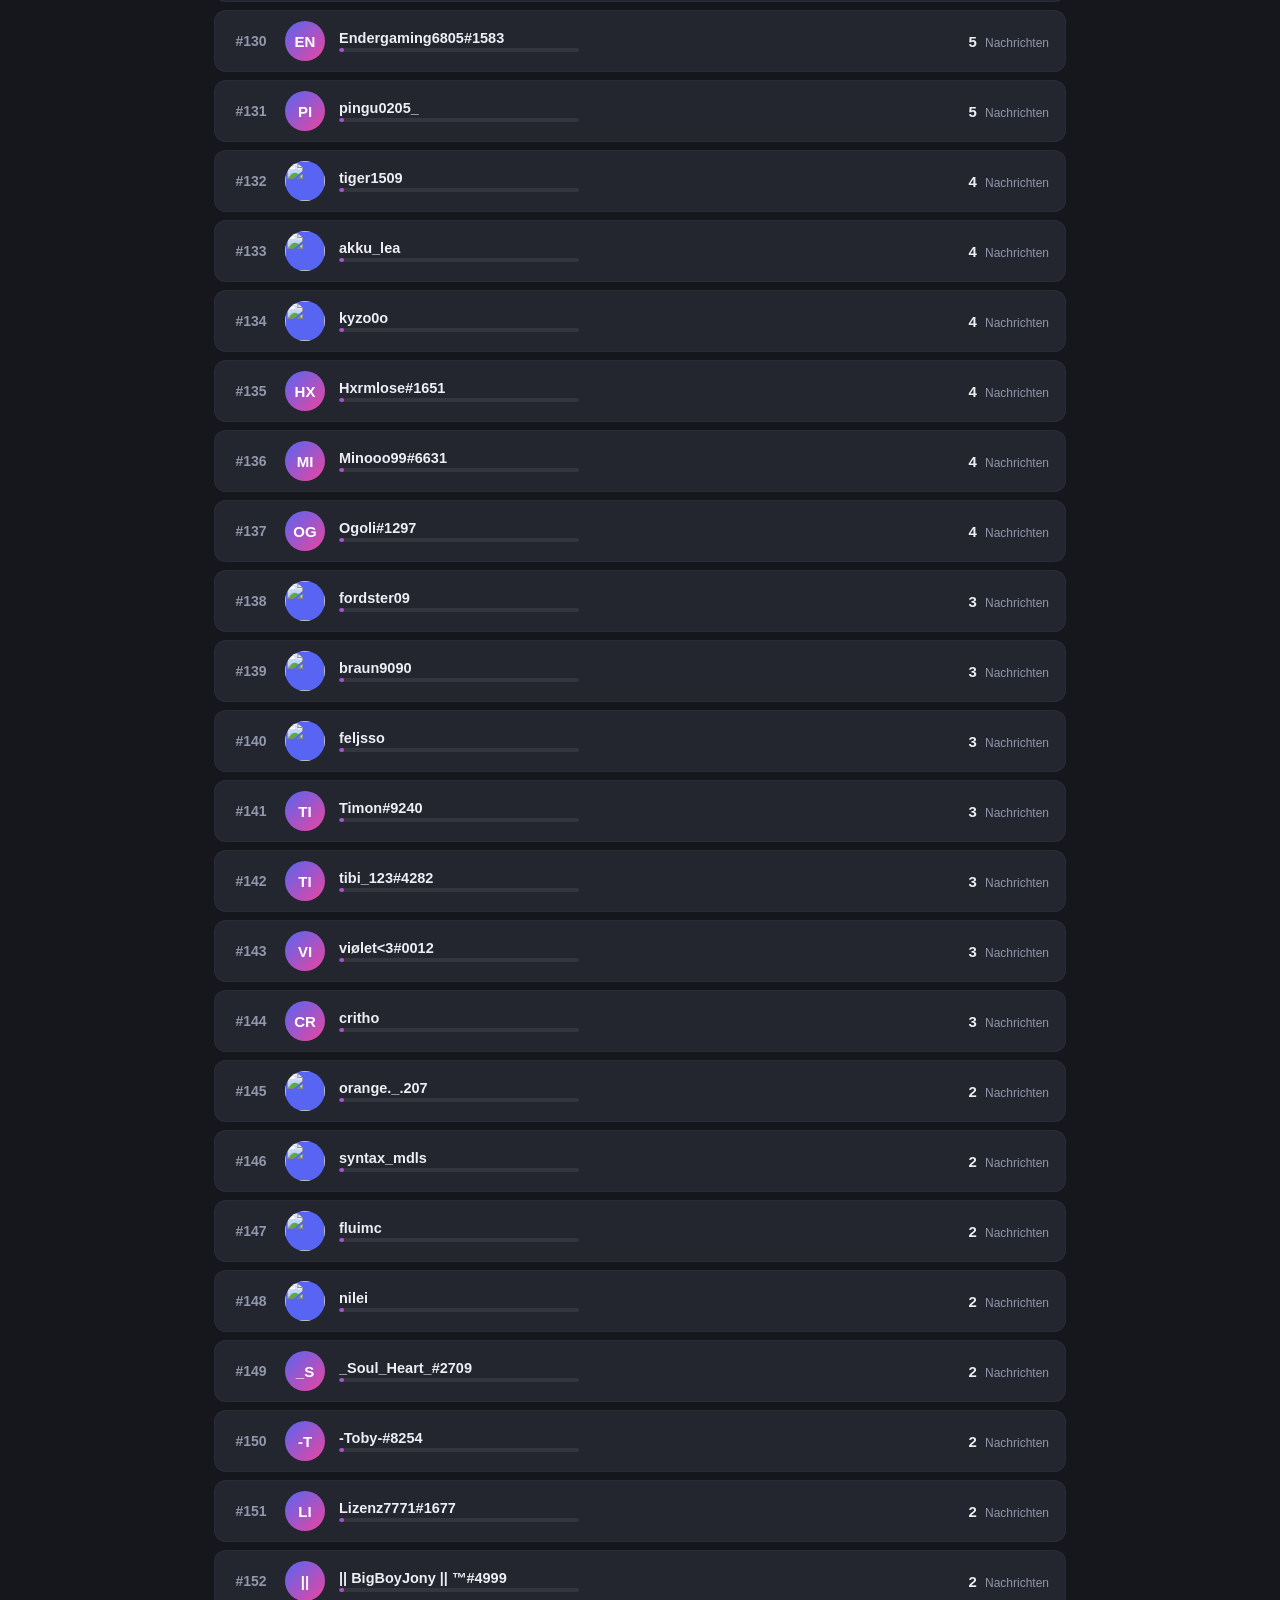
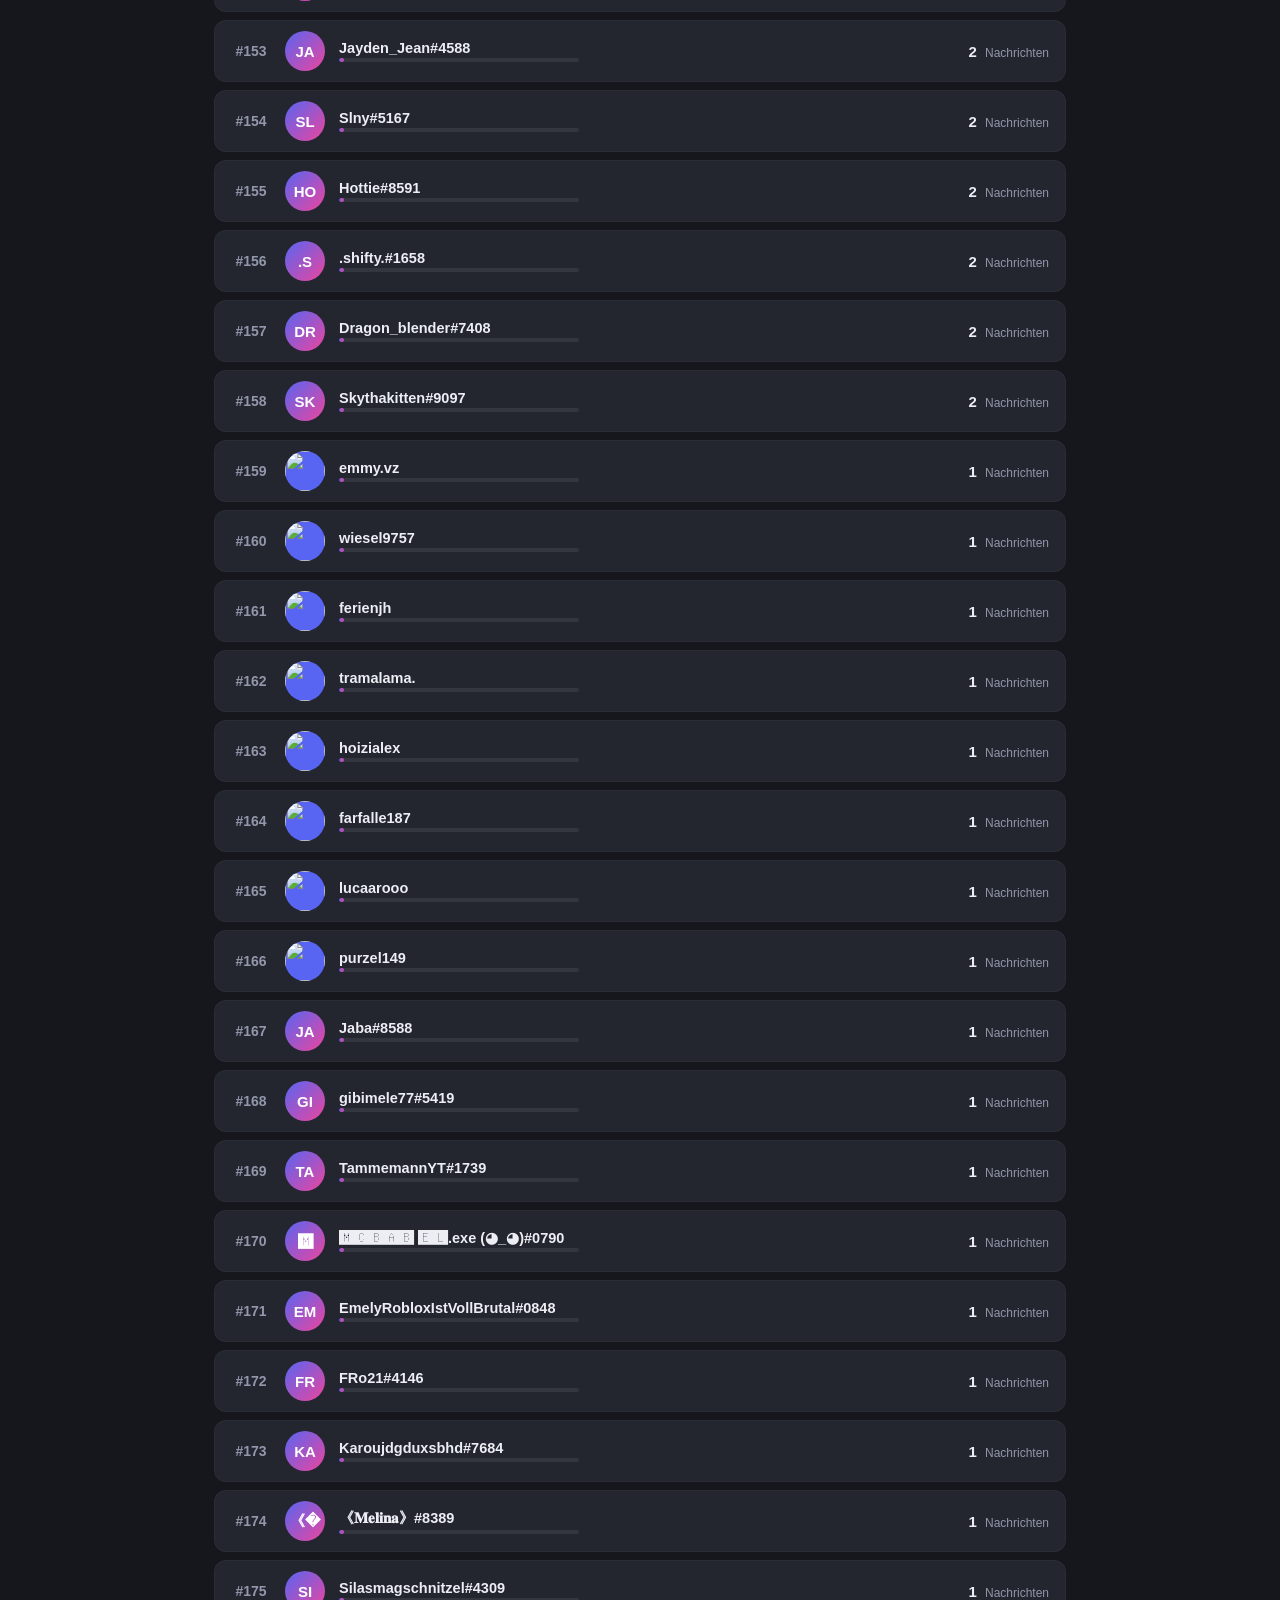
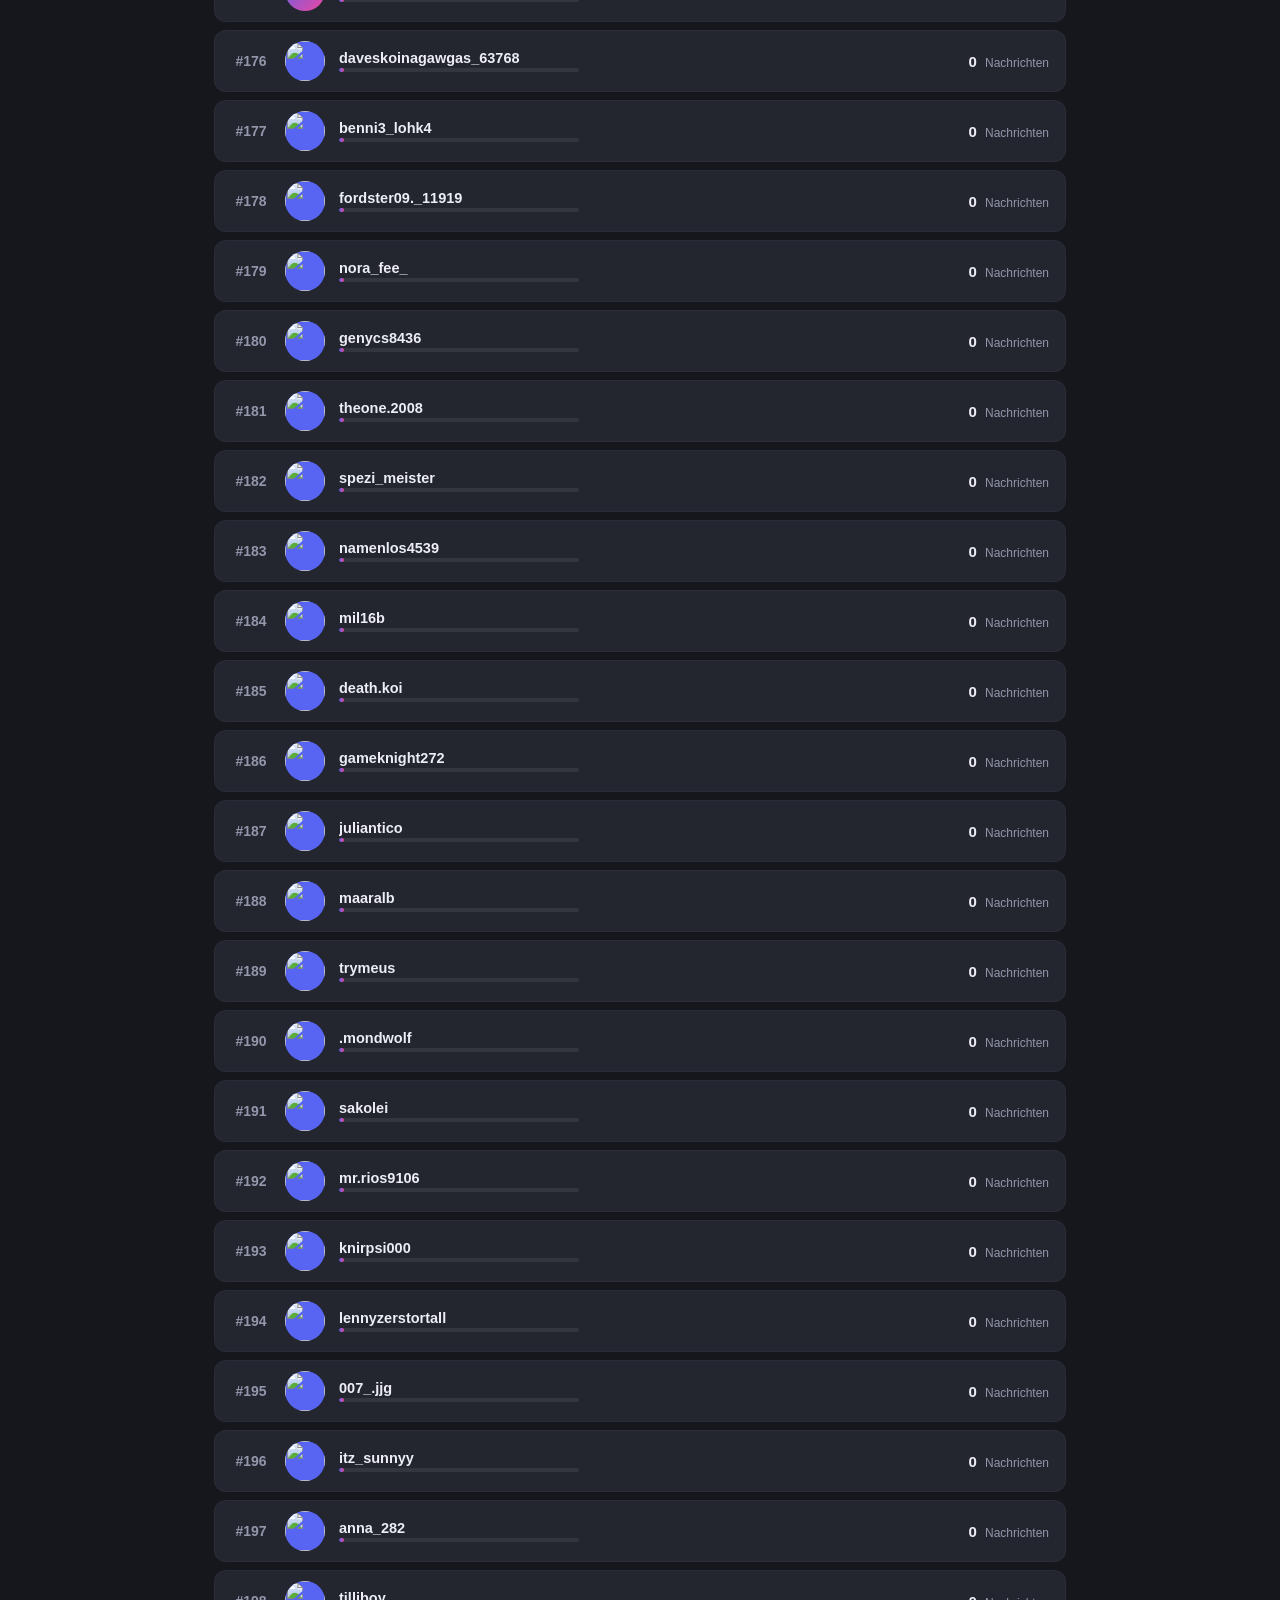
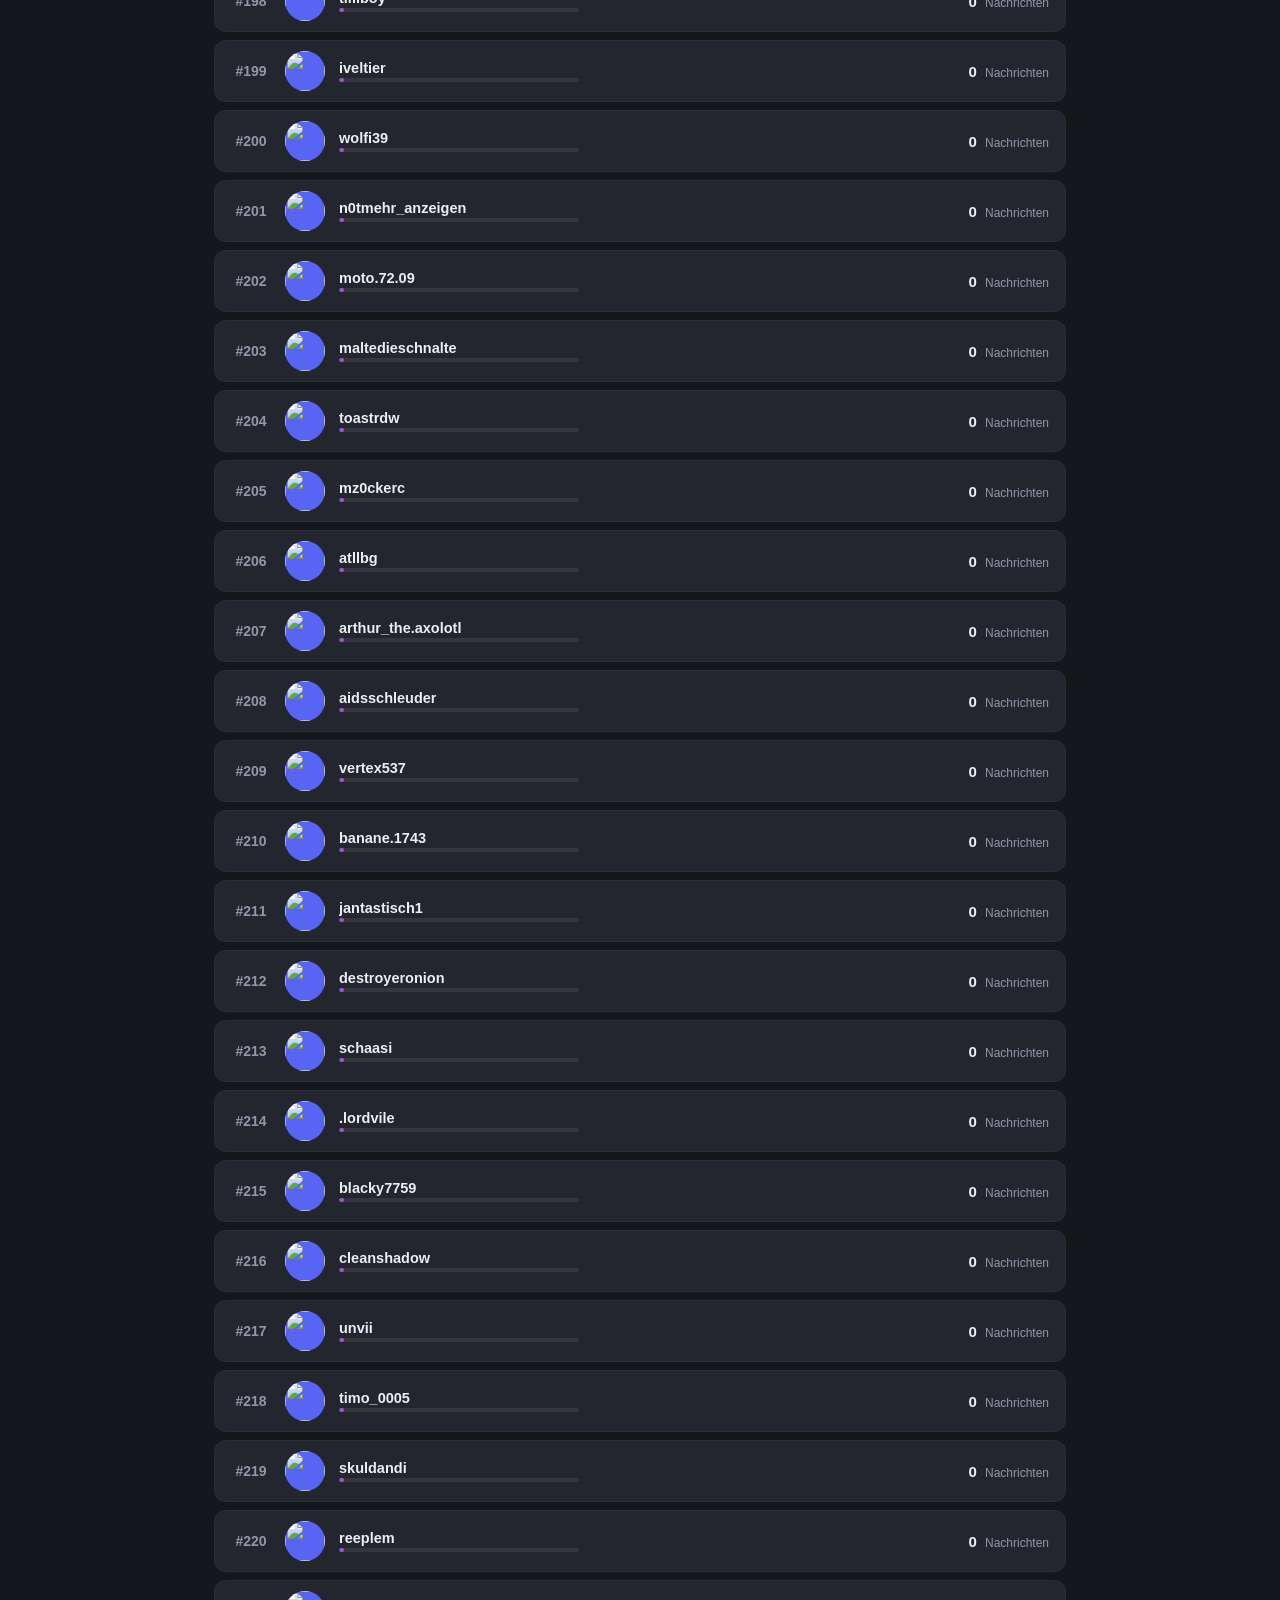
==== commit cf8469f6: "Add GitHub-style daily activity heatmap One cell per day (UTC), colored by activity, switchable betw" ====
--- a/aktivitaet/index.html
+++ b/aktivitaet/index.html
@@ -5,7 +5,7 @@
 <meta name="viewport" content="width=device-width, initial-scale=1.0">
 <title>Server-Aktivität</title>
 <link rel="stylesheet" href="style.css">
-<script src="https://cdnjs.cloudflare.com/ajax/libs/d3/7.9.0/d3.min.js"></script>
+<script defer src="https://cdnjs.cloudflare.com/ajax/libs/d3/7.9.0/d3.min.js"></script>
 </head>
 <body>
 
@@ -35,6 +35,31 @@
   </div>
 </section>
 
+<section class="heat-section" id="heat-wrap" hidden>
+  <div class="heat-card">
+    <div class="heat-head">
+      <div class="heat-title">
+        <h2>Aktivität pro Tag</h2>
+        <span class="heat-summary" id="heat-summary"></span>
+      </div>
+      <div class="heat-controls">
+        <div class="heat-pills" id="heat-metric" role="group" aria-label="Metrik">
+          <button type="button" data-metric="all" class="active">Gesamt</button>
+          <button type="button" data-metric="messages">Nachrichten</button>
+          <button type="button" data-metric="voice">Voice</button>
+        </div>
+        <select id="heat-year" aria-label="Zeitraum"></select>
+      </div>
+    </div>
+    <div class="heat-scroll" id="heat-scroll"><svg id="heat-svg" role="img" aria-label="Aktivität pro Tag"></svg></div>
+    <div class="heat-foot">
+      <span class="heat-note" id="heat-note"></span>
+      <span class="heat-legend">Weniger <i class="heat-cell l0"></i><i class="heat-cell l1"></i><i class="heat-cell l2"></i><i class="heat-cell l3"></i><i class="heat-cell l4"></i> Mehr</span>
+    </div>
+  </div>
+  <div id="heat-tooltip" class="join-tooltip"></div>
+</section>
+
 <main class="panel">
   <div class="panel-top">
     <div class="tabs" role="tablist">
@@ -47,7 +72,10 @@
 
   <div id="join-chart-wrap" class="join-chart-wrap" hidden>
     <div class="join-chart-toolbar">
-      <span class="join-chart-hint">Mitgliederverlauf – Mausrad zum Zoomen, ziehen zum Verschieben</span>
+      <span class="join-chart-hint">
+        Mitgliederzahl über Zeit – Mausrad zum Zoomen, ziehen zum Verschieben
+        <span class="join-legend"><span class="join-legend-dot join-legend-join"></span>Beitritt<span class="join-legend-dot join-legend-leave"></span>Austritt</span>
+      </span>
       <div class="join-chart-controls">
         <button id="join-zoom-out" type="button" aria-label="Verkleinern">−</button>
         <button id="join-zoom-reset" type="button">Reset</button>
@@ -88,5 +116,6 @@
 <script src="script.js"></script>
 <script src="voicelog.js"></script>
 <script src="join-chart.js"></script>
+<script src="heatmap.js"></script>
 </body>
 </html>
--- a/aktivitaet/style.css
+++ b/aktivitaet/style.css
@@ -598,7 +598,28 @@
 .join-chart-hint {
   font-size: 12px;
   color: var(--text-dim);
-}
+  display: flex;
+  align-items: center;
+  gap: 12px;
+  flex-wrap: wrap;
+}
+
+.join-legend {
+  display: inline-flex;
+  align-items: center;
+  gap: 5px;
+  font-size: 11.5px;
+}
+
+.join-legend-dot {
+  width: 8px;
+  height: 8px;
+  border-radius: 50%;
+  display: inline-block;
+}
+
+.join-legend-join { background: #23a55a; }
+.join-legend-leave { background: #f23f42; margin-left: 8px; }
 
 .join-chart-controls {
   display: flex;
@@ -676,3 +697,148 @@
 .join-tooltip .jt-row {
   color: var(--text-dim);
 }
+
+.join-tooltip .jt-row.jt-join {
+  color: #23a55a;
+}
+
+.join-tooltip .jt-row.jt-leave {
+  color: #f23f42;
+}
+
+/* ---------- Aktivitäts-Graph (GitHub-Stil) ---------- */
+
+.heat-section {
+  max-width: 900px;
+  margin: 28px auto 0;
+  padding: 0 24px;
+}
+
+.heat-card {
+  background: var(--card);
+  border: 1px solid var(--border);
+  border-radius: var(--radius);
+  padding: 14px 16px 12px;
+}
+
+.heat-head {
+  display: flex;
+  align-items: flex-start;
+  justify-content: space-between;
+  gap: 12px;
+  flex-wrap: wrap;
+  margin-bottom: 10px;
+}
+
+.heat-title h2 {
+  margin: 0 0 2px;
+  font-size: 15px;
+}
+
+.heat-summary {
+  font-size: 12px;
+  color: var(--text-dim);
+}
+
+.heat-controls {
+  display: flex;
+  align-items: center;
+  gap: 8px;
+  flex-wrap: wrap;
+}
+
+.heat-pills {
+  display: flex;
+  gap: 4px;
+  background: var(--bg-elevated);
+  padding: 3px;
+  border-radius: 999px;
+  border: 1px solid var(--border);
+}
+
+.heat-pills button {
+  border: none;
+  background: transparent;
+  color: var(--text-dim);
+  font-size: 12px;
+  padding: 5px 11px;
+  border-radius: 999px;
+  cursor: pointer;
+  font-family: inherit;
+}
+
+.heat-pills button:hover { color: var(--text); }
+
+.heat-pills button.active {
+  background: var(--accent);
+  color: #fff;
+}
+
+#heat-year {
+  background: var(--bg-elevated);
+  border: 1px solid var(--border);
+  color: var(--text);
+  border-radius: 999px;
+  padding: 6px 12px;
+  font-size: 12px;
+  font-family: inherit;
+  outline: none;
+}
+
+.heat-scroll {
+  overflow-x: auto;
+  padding-bottom: 4px;
+}
+
+#heat-svg {
+  display: block;
+  max-width: none;
+}
+
+.heat-label {
+  fill: var(--text-dim);
+  font-size: 10px;
+}
+
+.heat-cell.l0 { fill: #ffffff0f; background: #ffffff0f; }
+.heat-cell.l1 { fill: #2f3470; background: #2f3470; }
+.heat-cell.l2 { fill: #4048a8; background: #4048a8; }
+.heat-cell.l3 { fill: #5865f2; background: #5865f2; }
+.heat-cell.l4 { fill: #9aa3ff; background: #9aa3ff; }
+
+rect.heat-cell {
+  cursor: pointer;
+}
+
+rect.heat-cell:hover {
+  stroke: #ffffffcc;
+  stroke-width: 1.5;
+}
+
+.heat-foot {
+  display: flex;
+  align-items: center;
+  justify-content: space-between;
+  gap: 10px;
+  flex-wrap: wrap;
+  margin-top: 6px;
+  font-size: 11.5px;
+  color: var(--text-dim);
+}
+
+.heat-stale {
+  color: var(--gold);
+}
+
+.heat-legend {
+  display: inline-flex;
+  align-items: center;
+  gap: 4px;
+}
+
+i.heat-cell {
+  display: inline-block;
+  width: 11px;
+  height: 11px;
+  border-radius: 2px;
+}
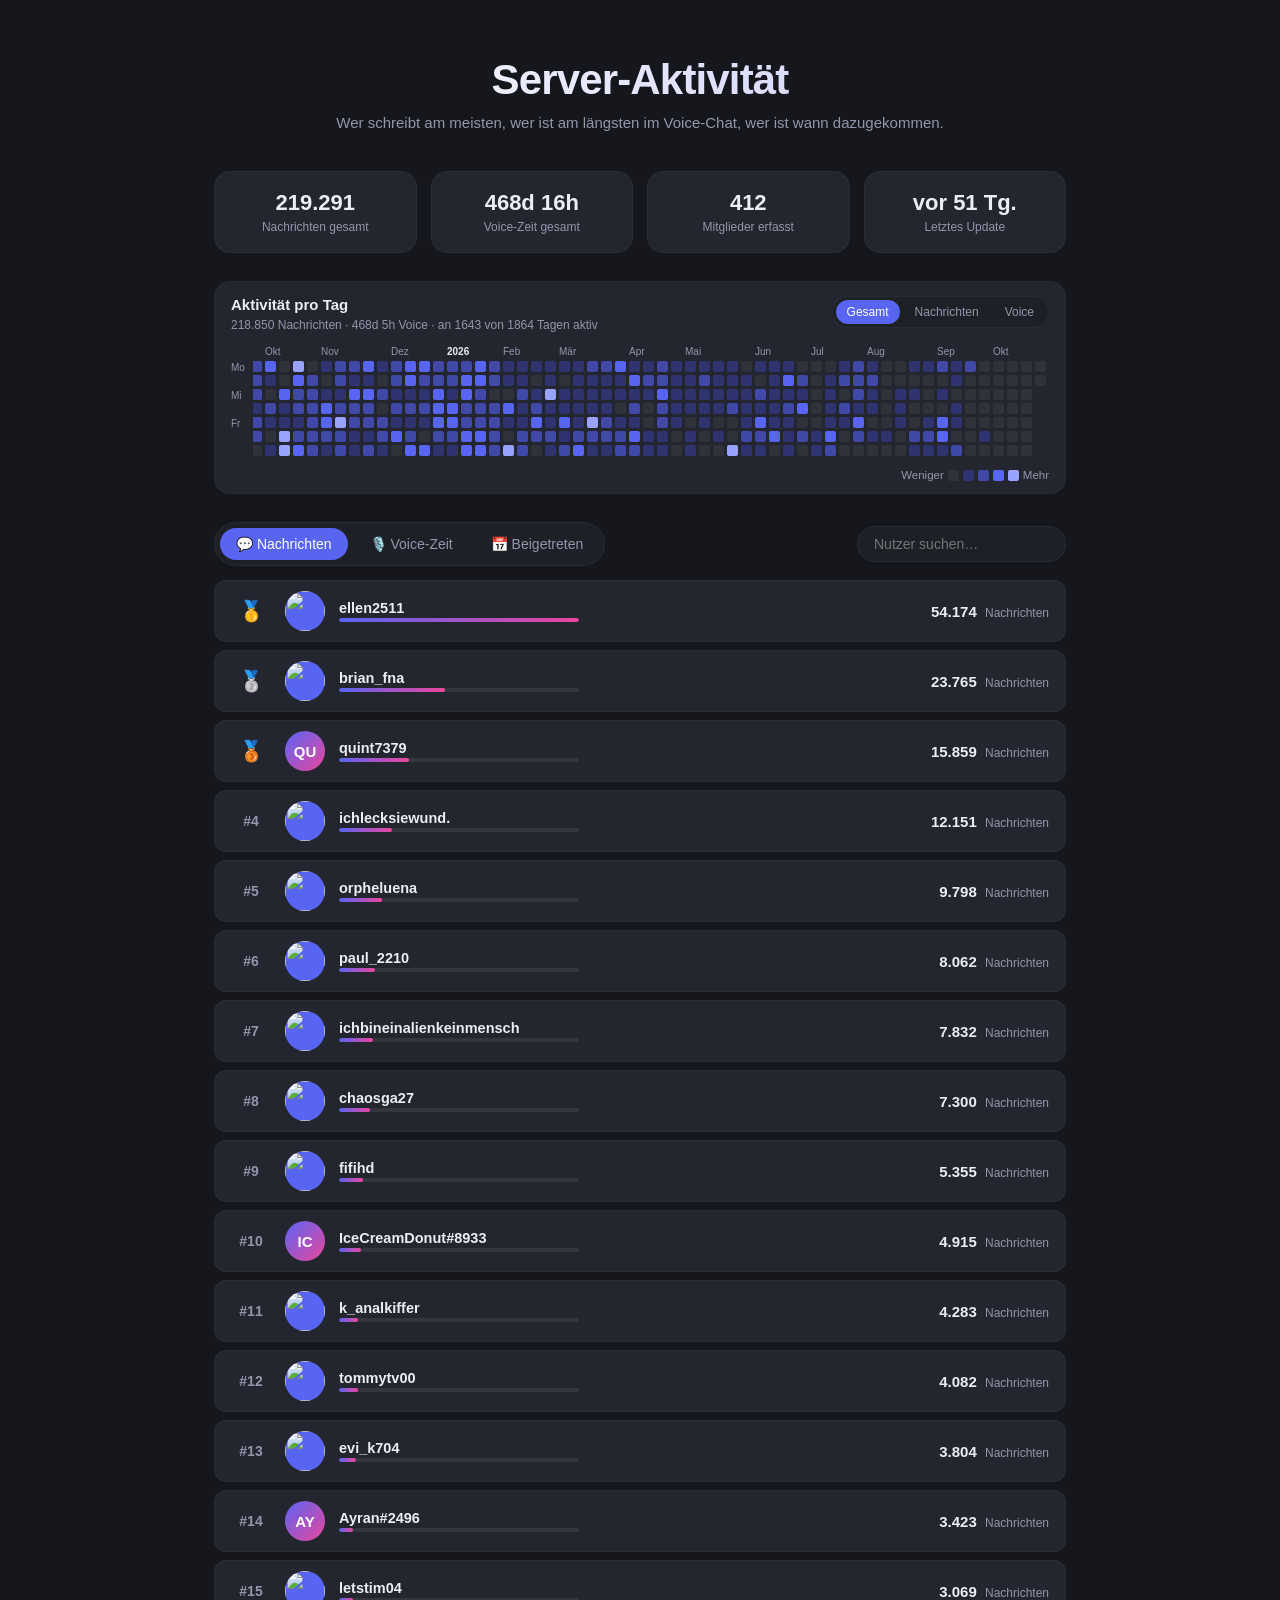
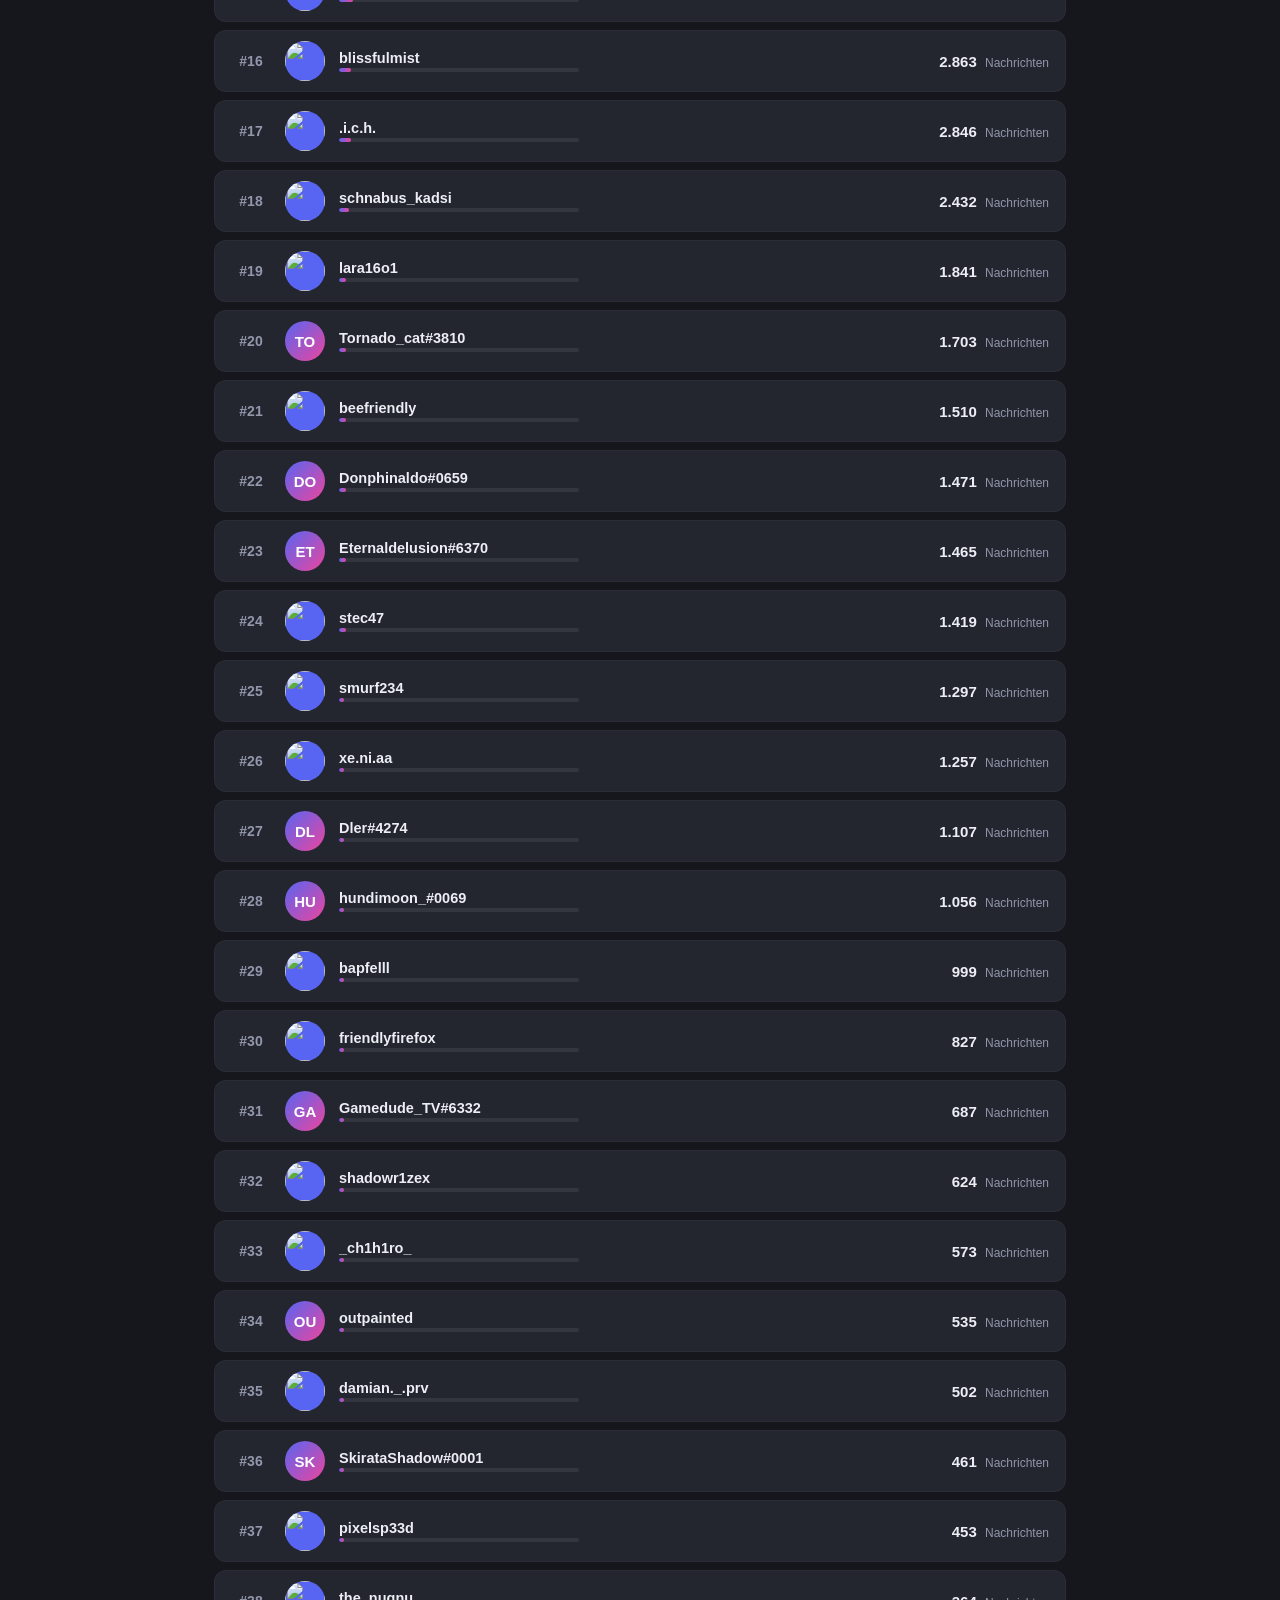
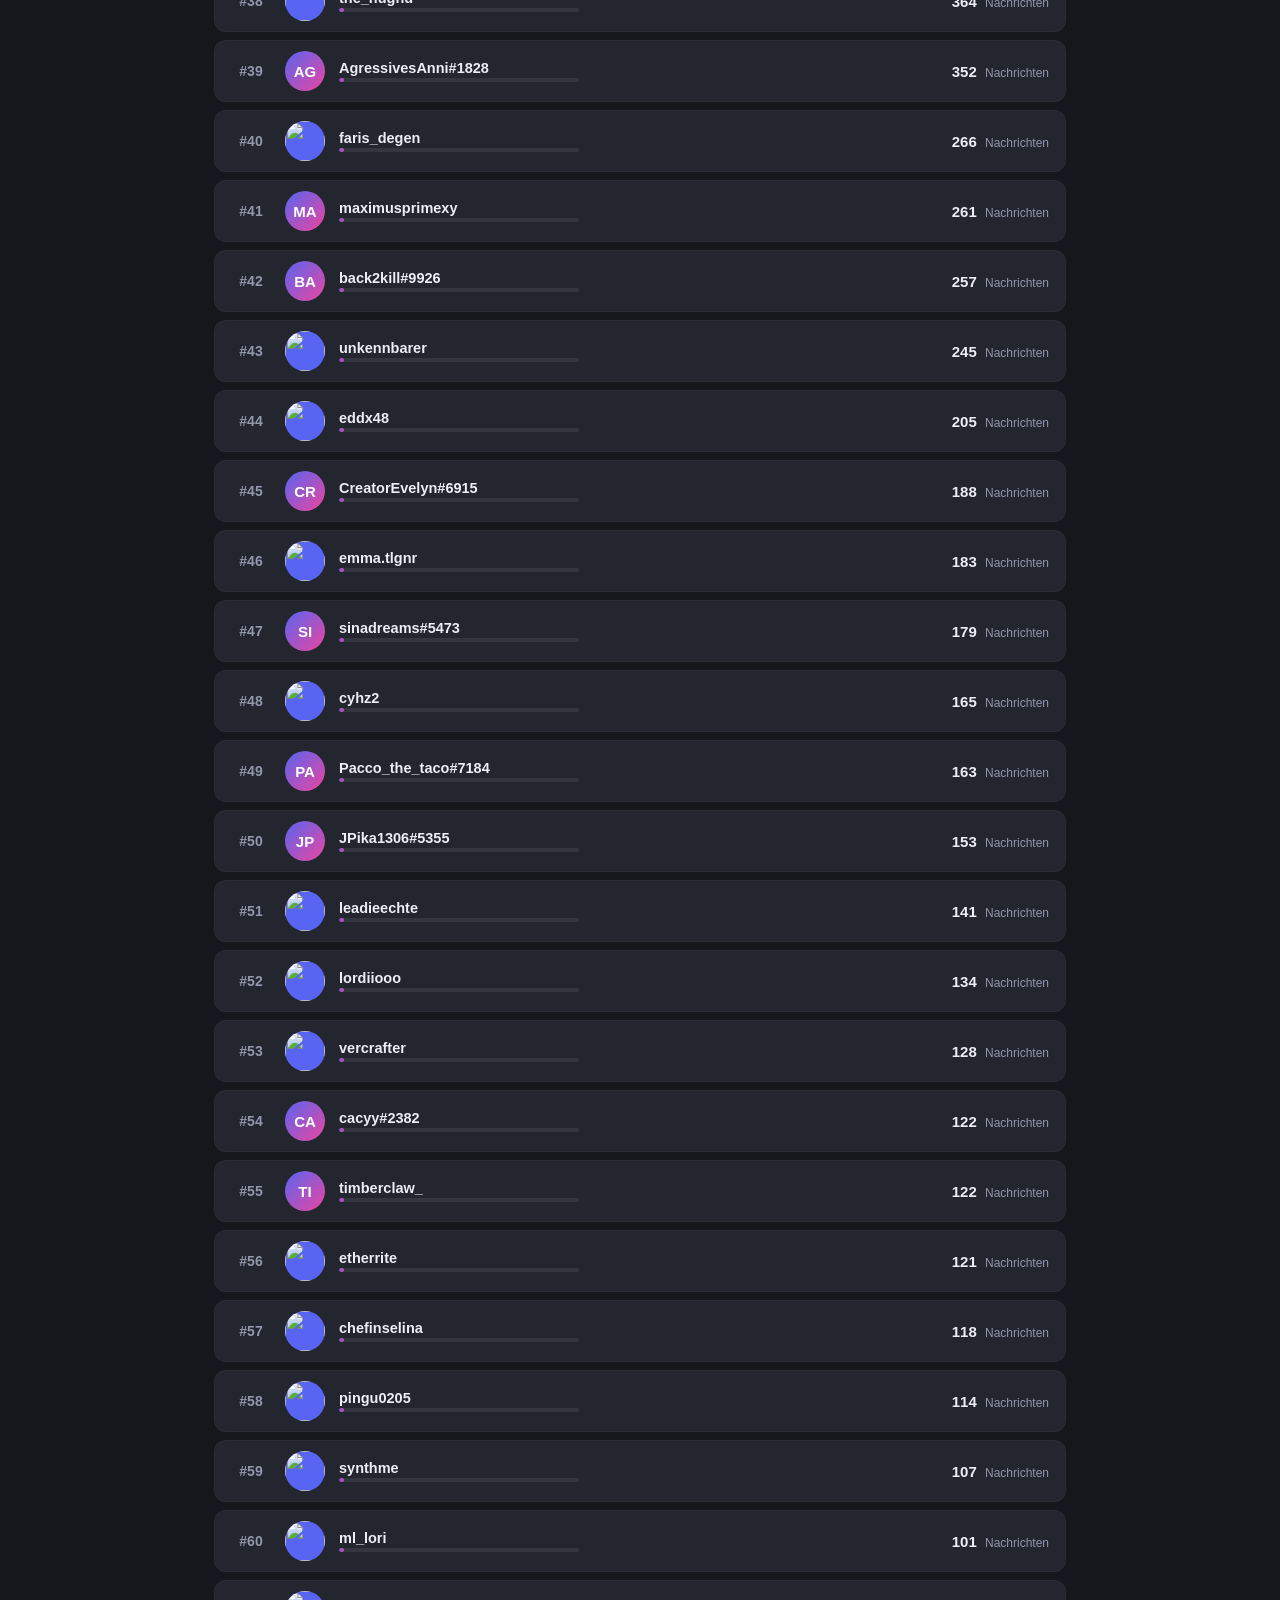
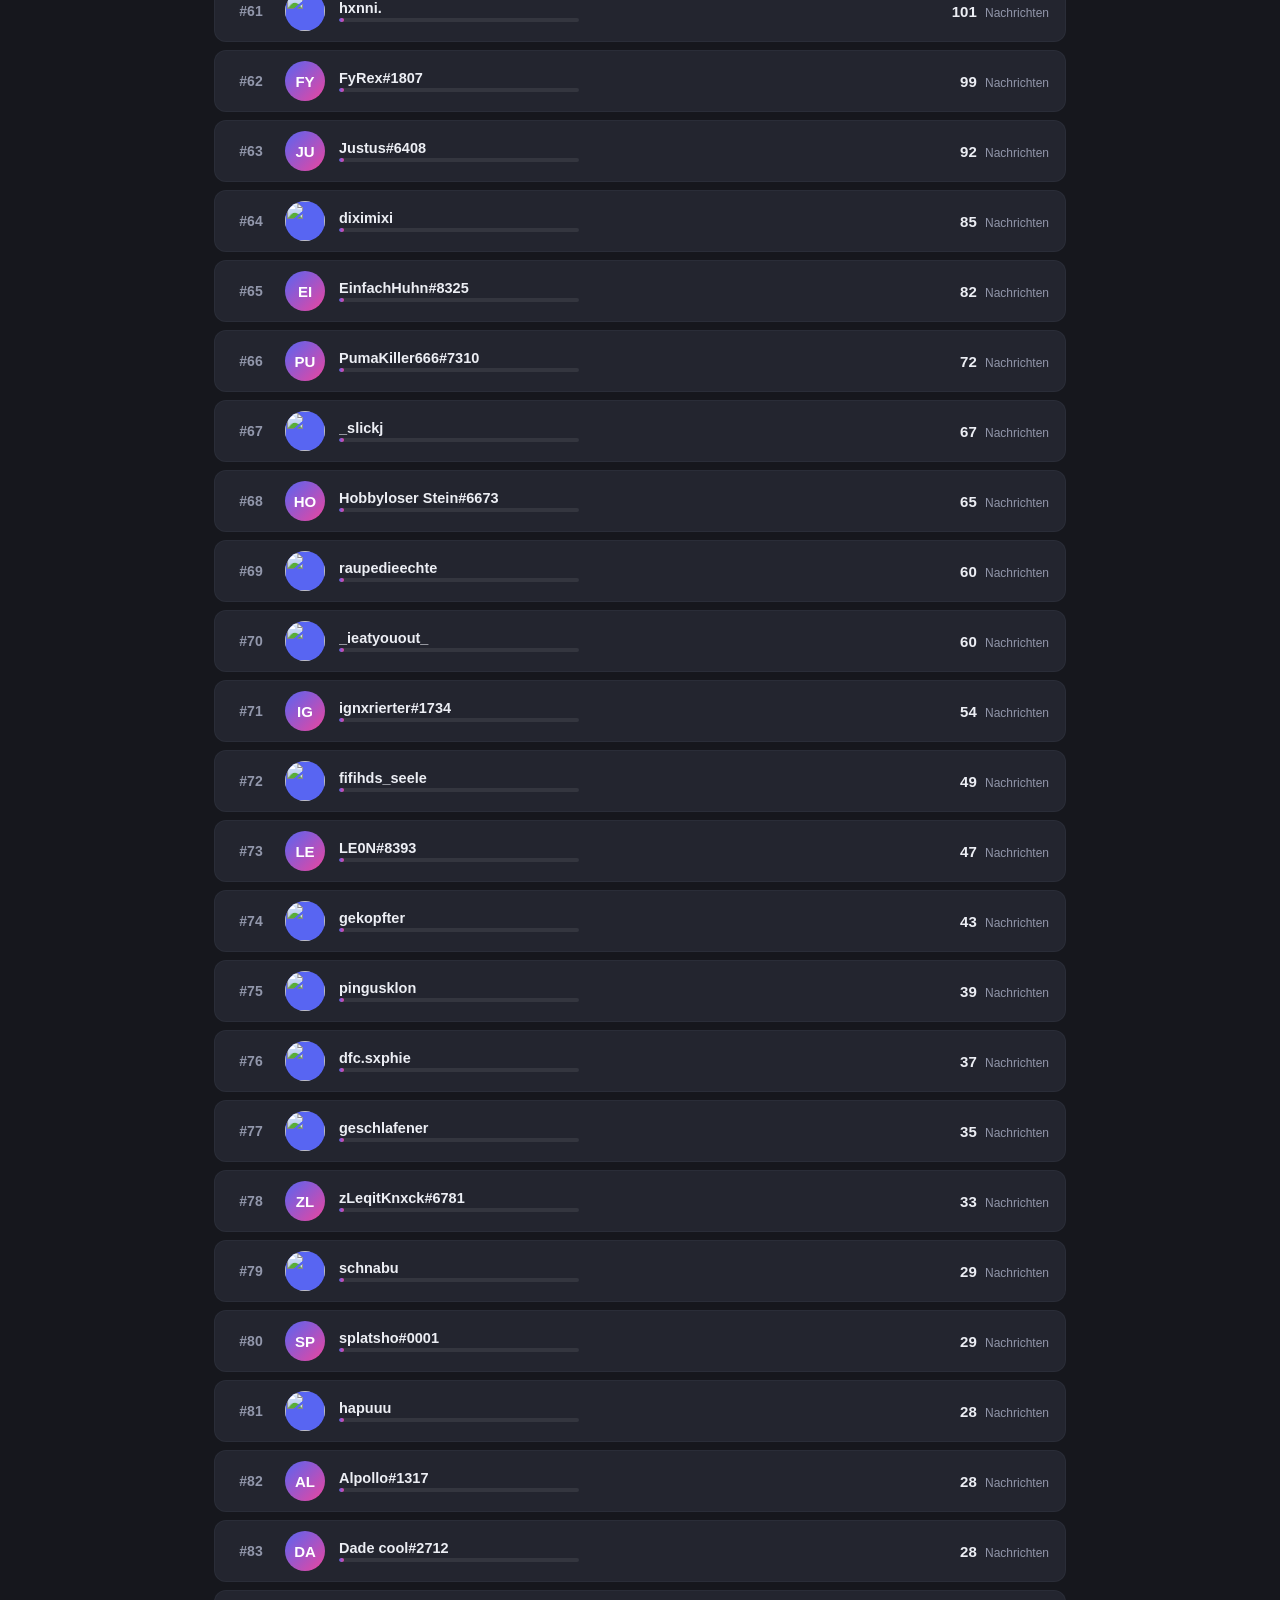
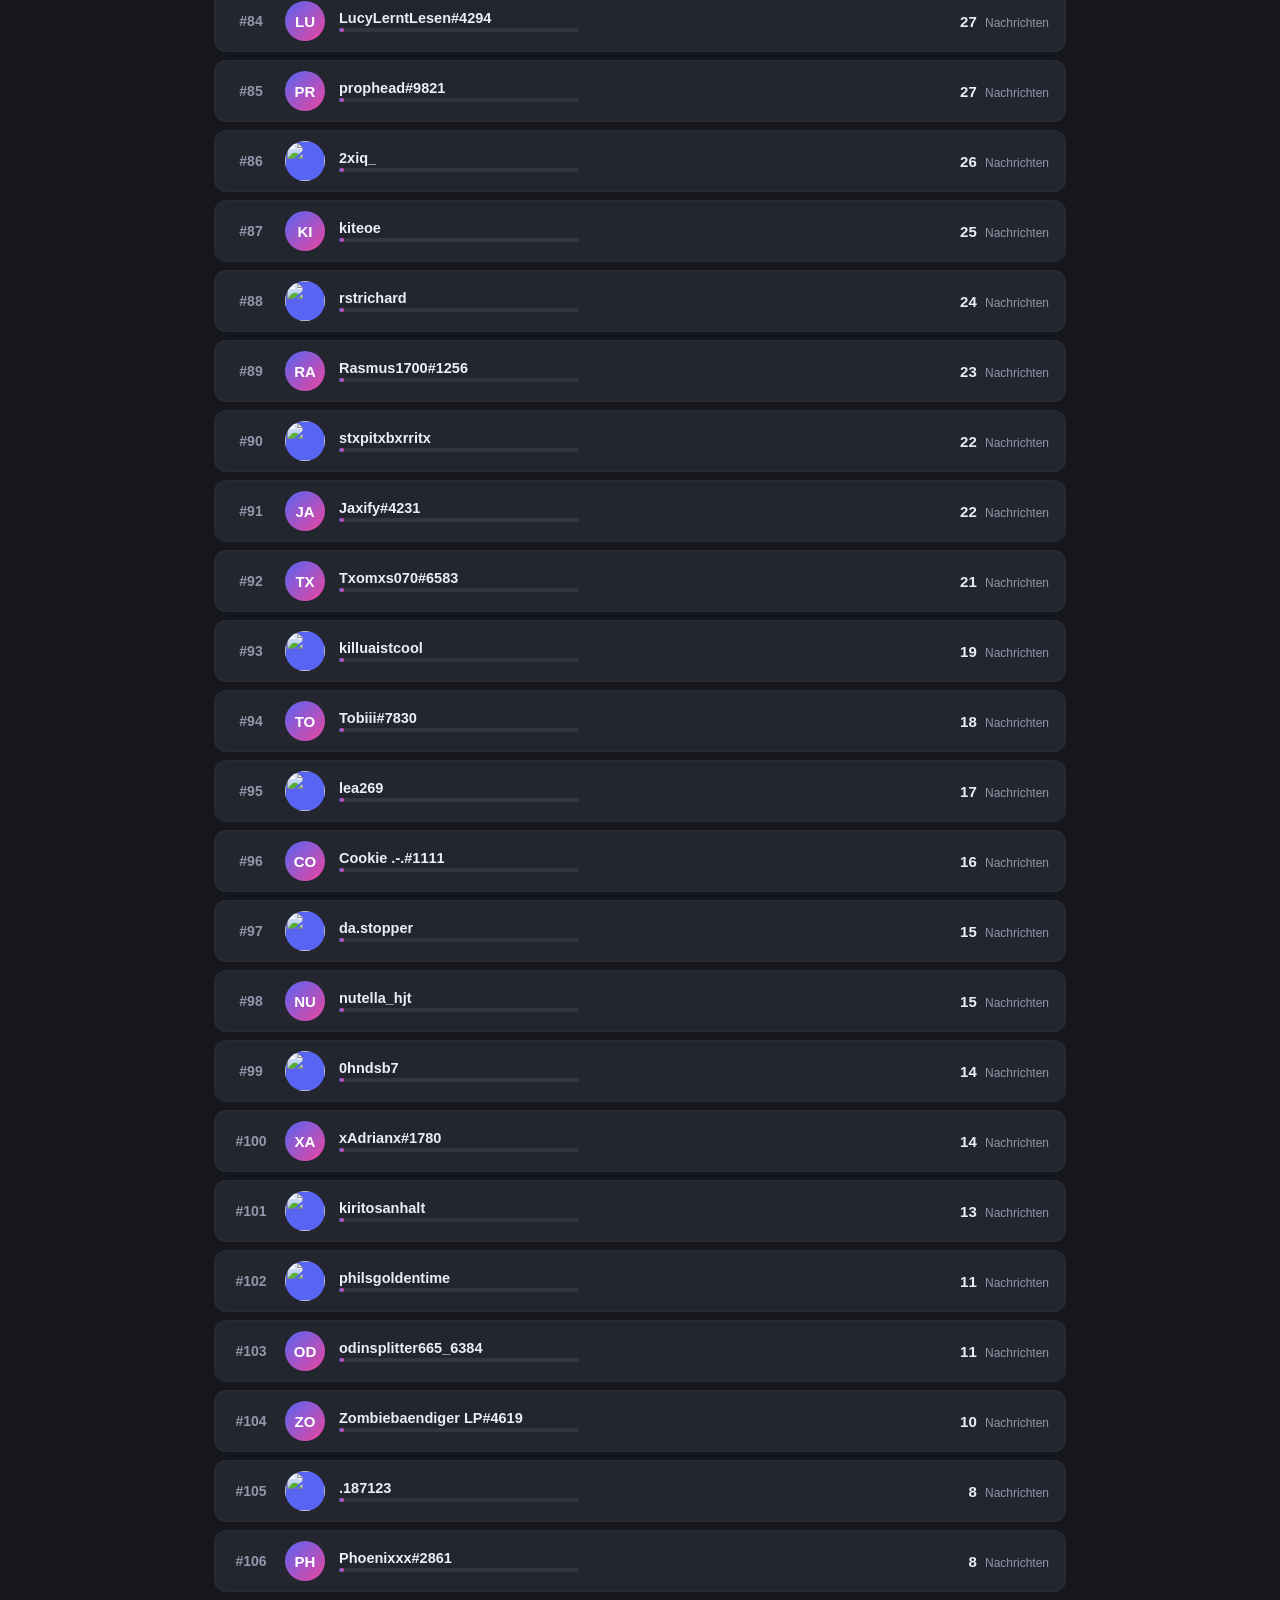
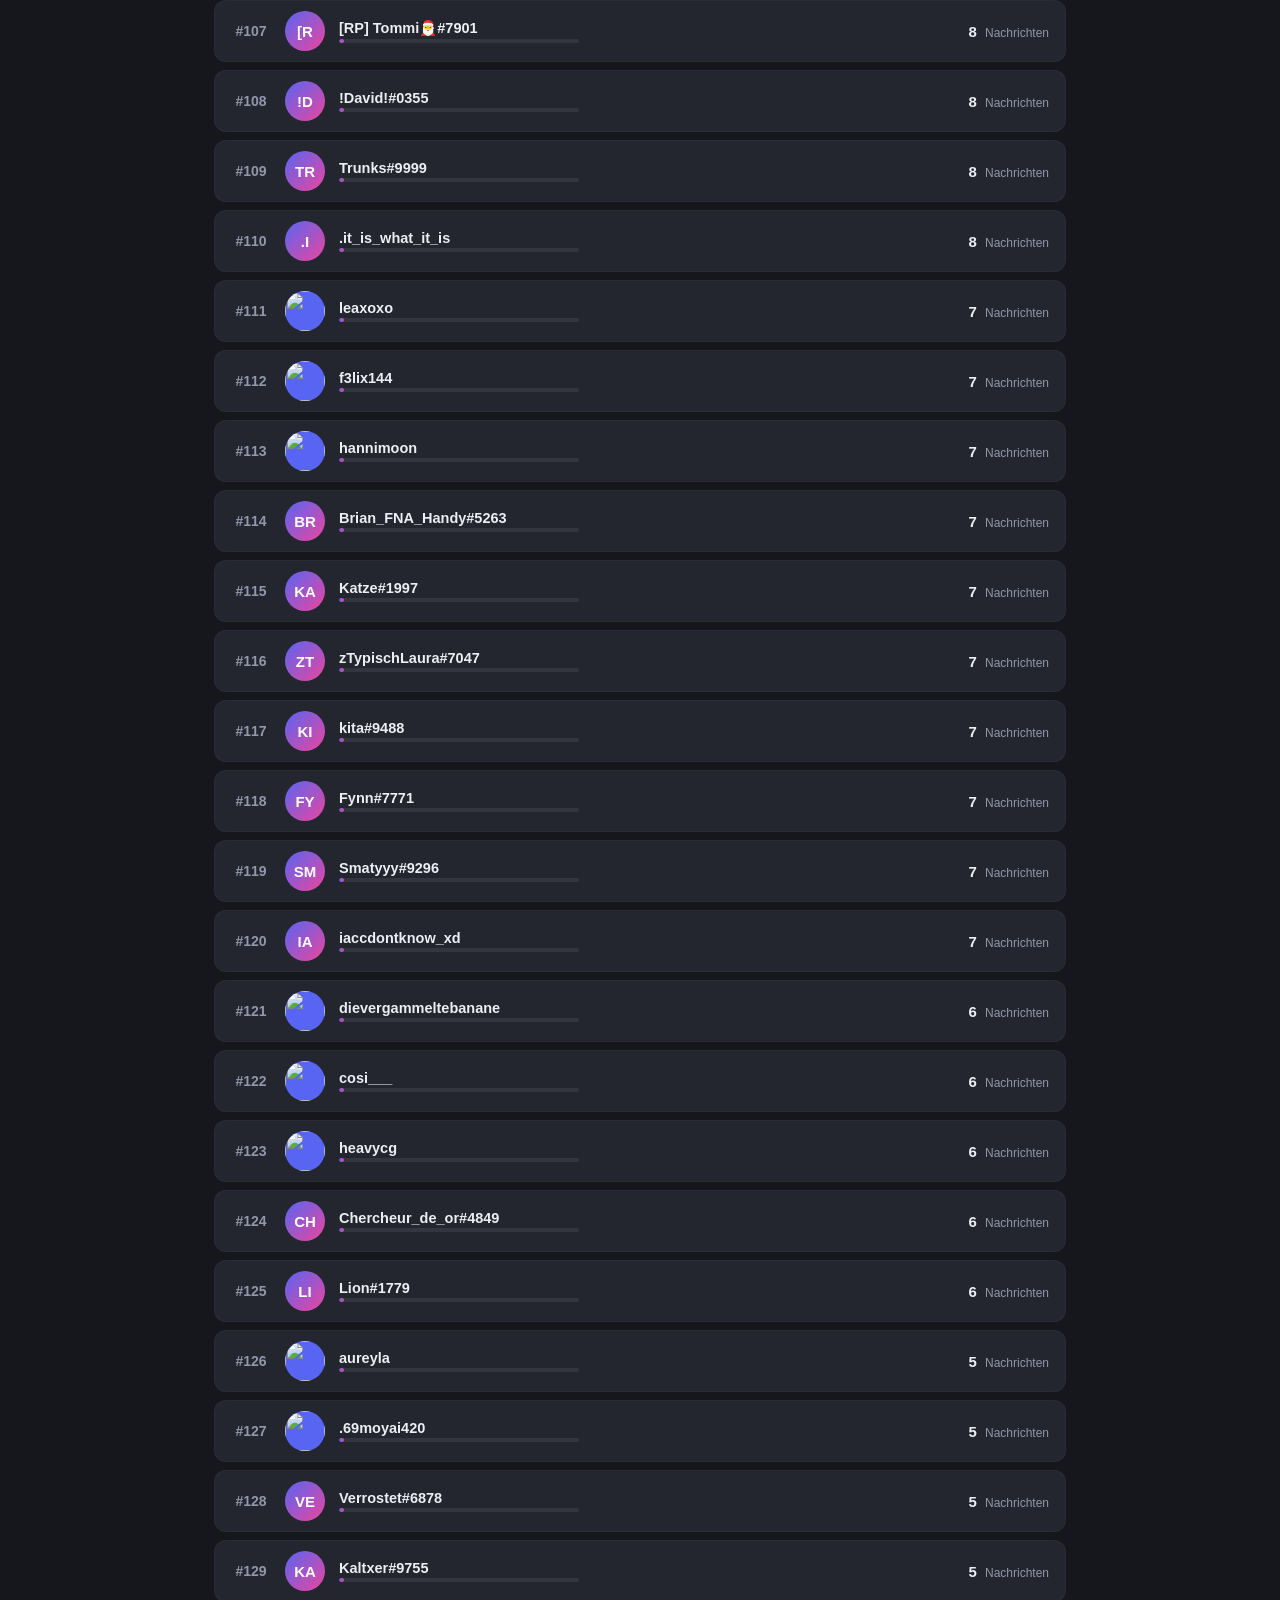
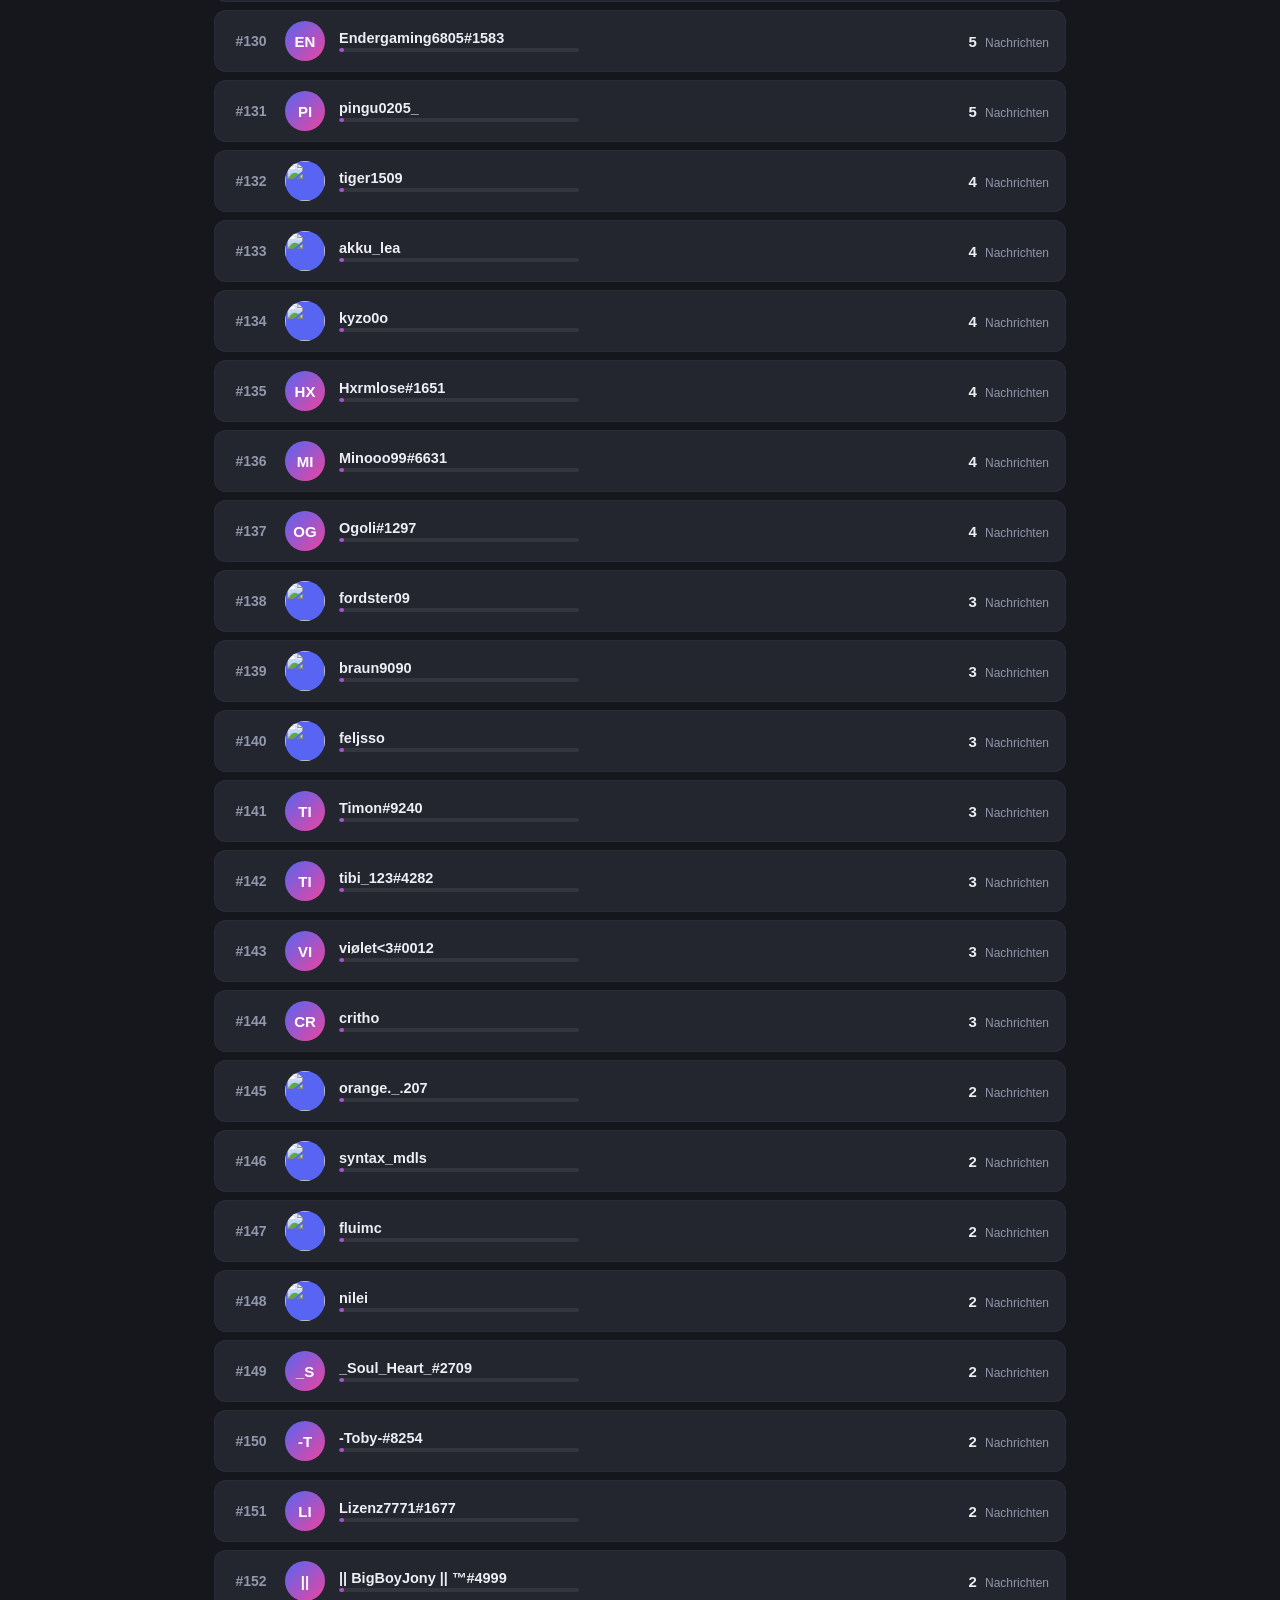
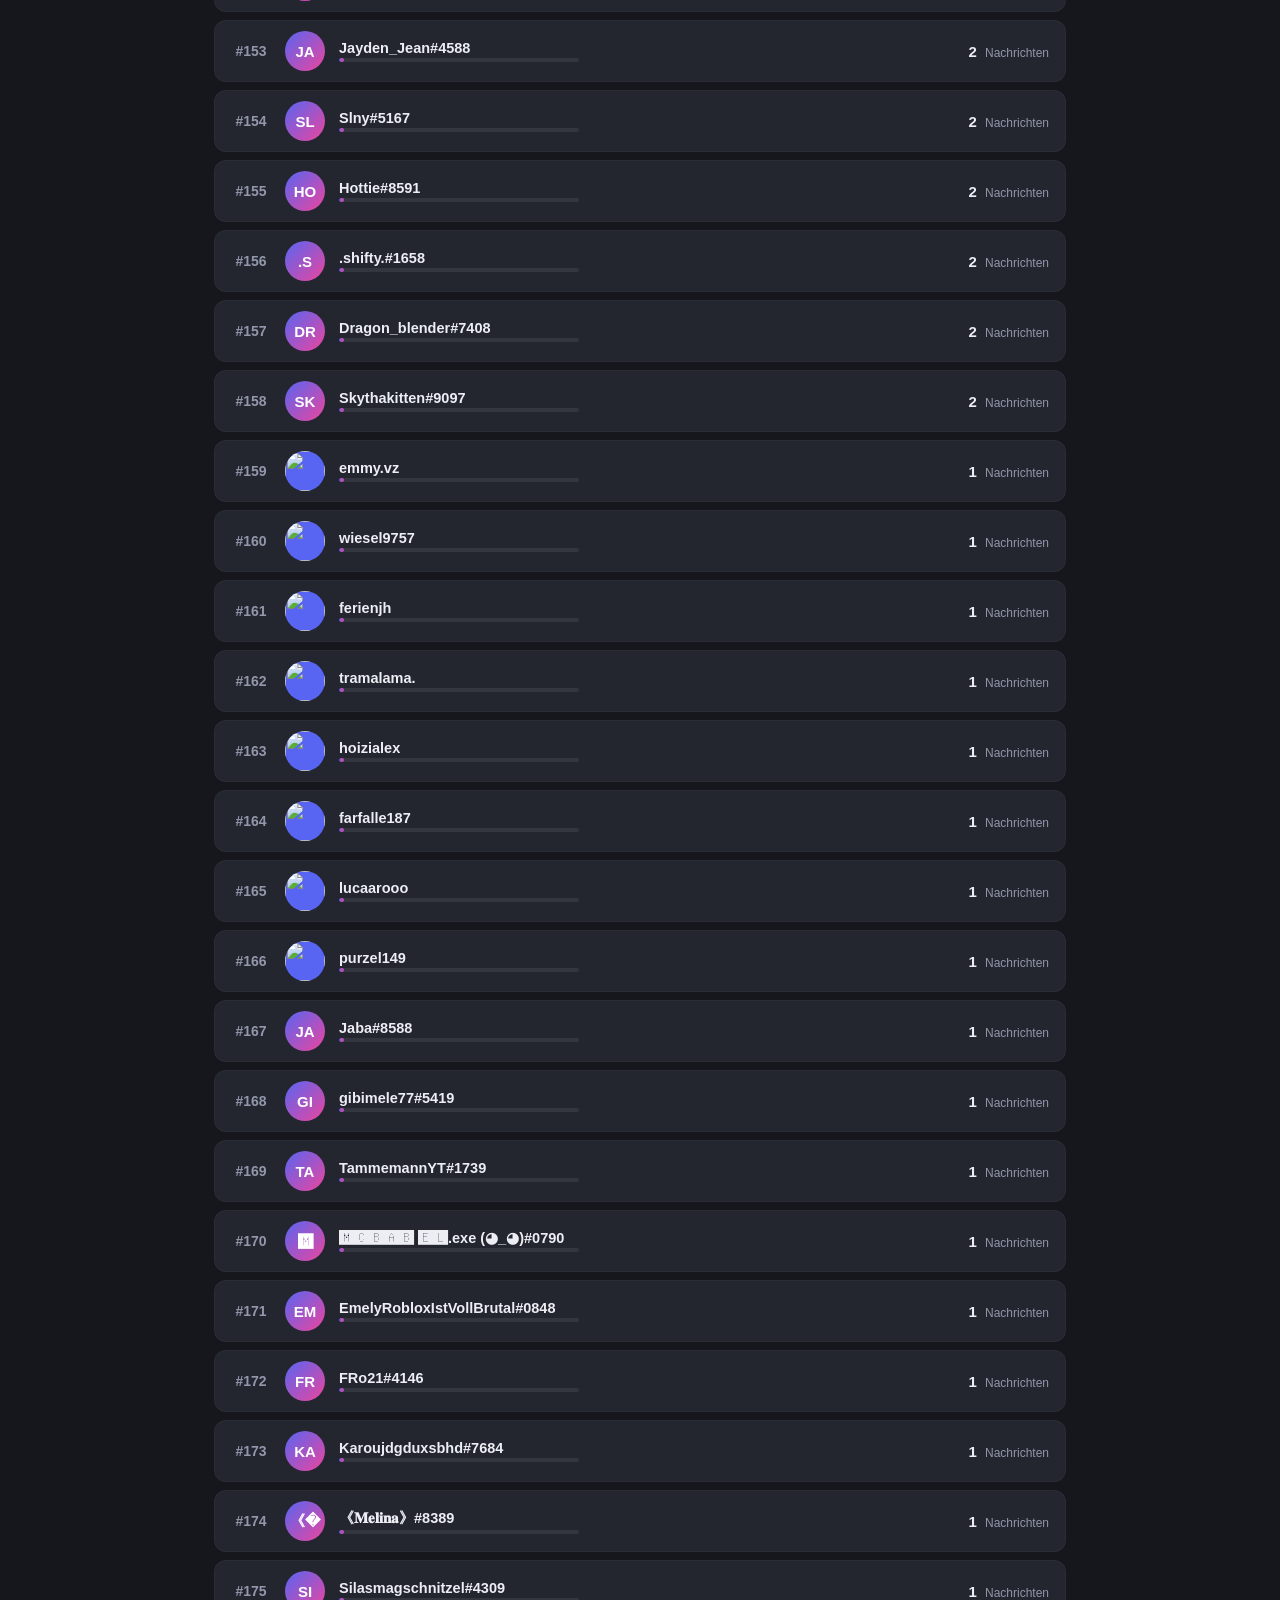
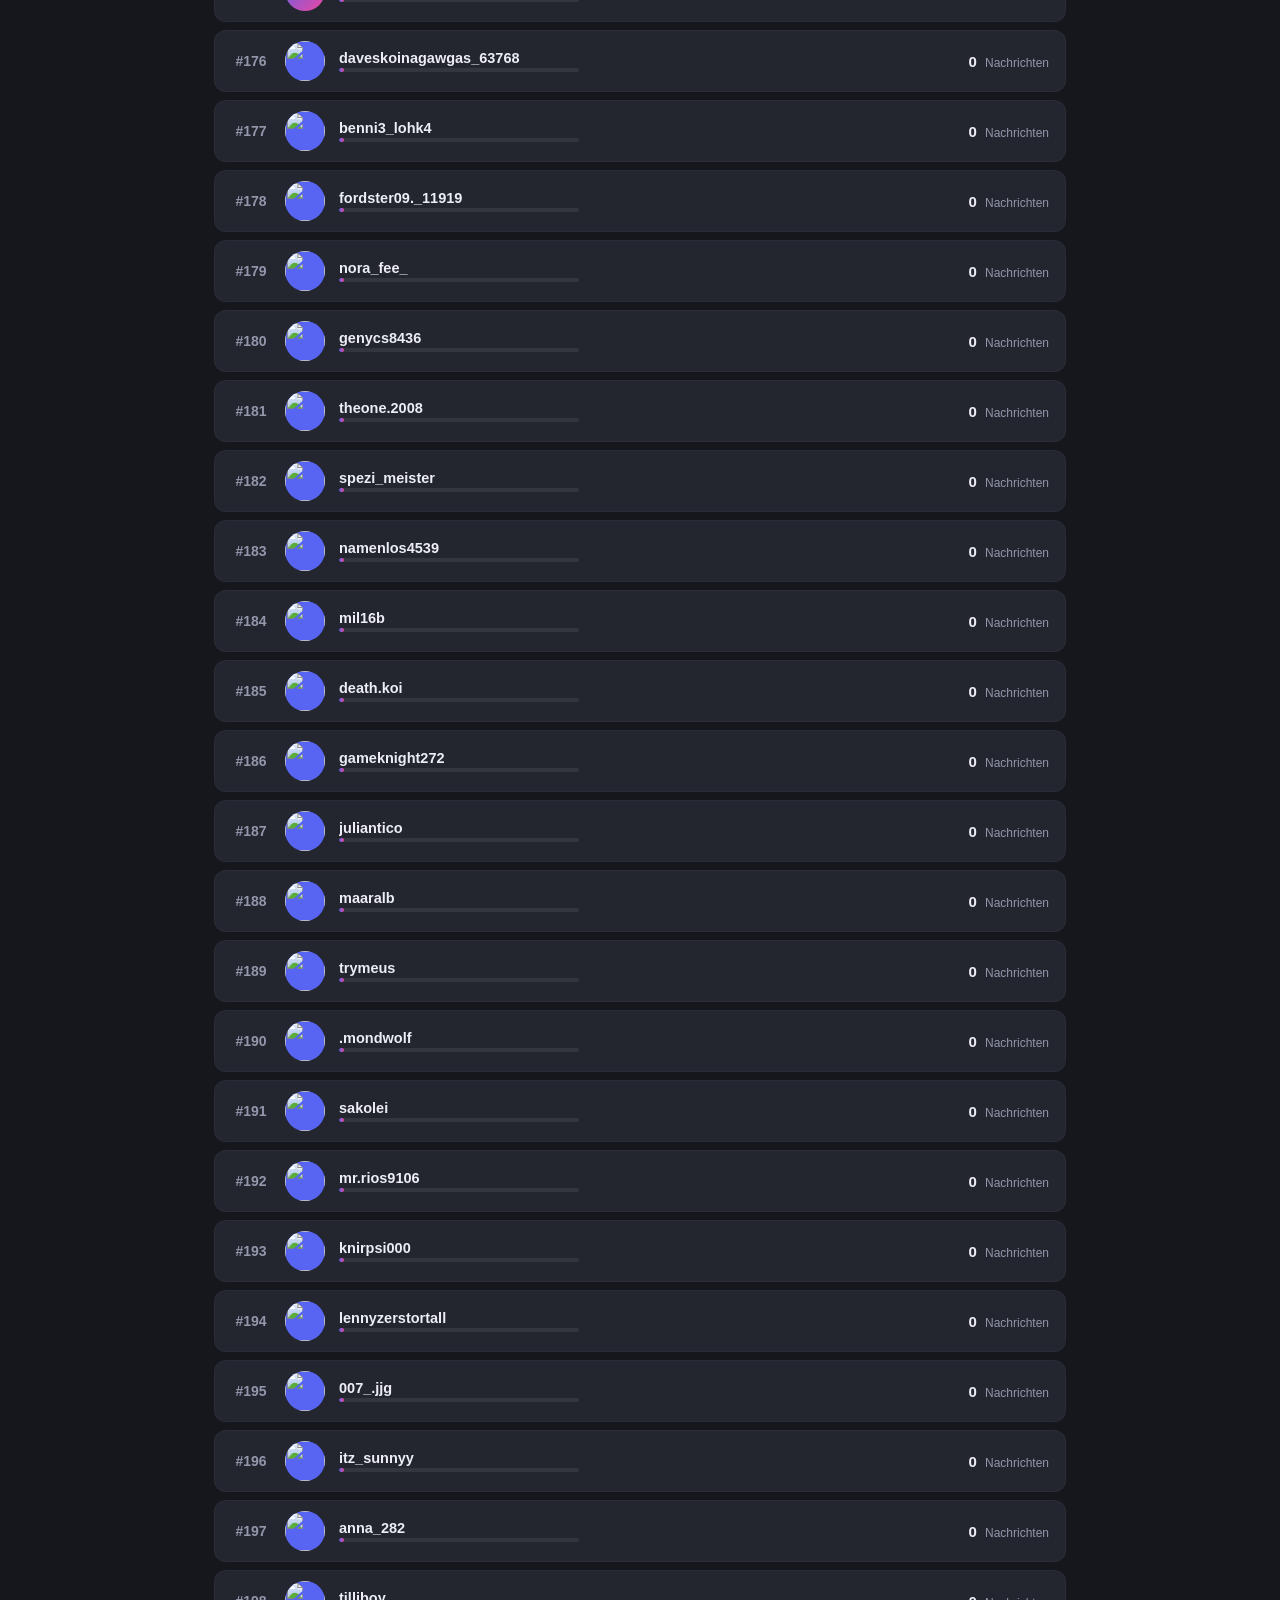
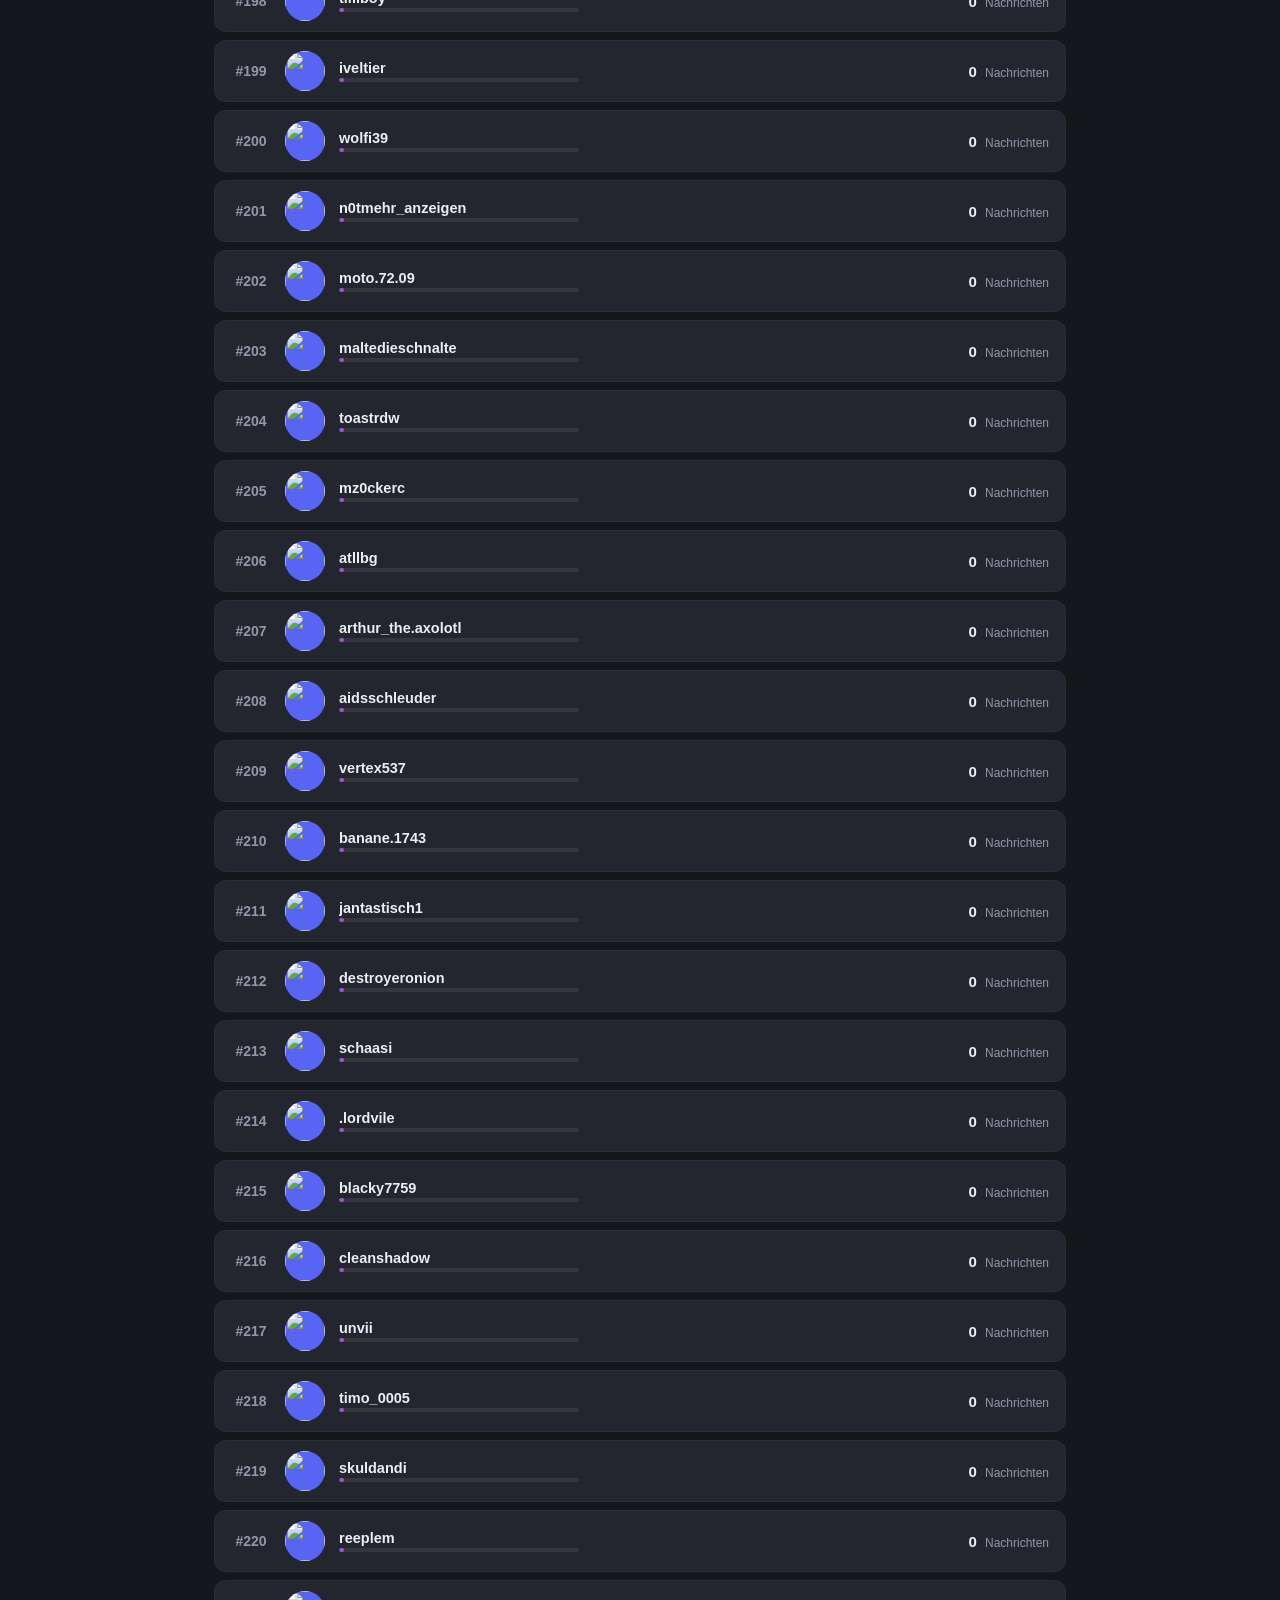
==== commit 16322301: "Make heatmap one scrollable timeline instead of a year picker The whole history is now a single hori" ====
--- a/aktivitaet/index.html
+++ b/aktivitaet/index.html
@@ -4,7 +4,7 @@
 <meta charset="UTF-8">
 <meta name="viewport" content="width=device-width, initial-scale=1.0">
 <title>Server-Aktivität</title>
-<link rel="stylesheet" href="style.css">
+<link rel="stylesheet" href="style.css?v=5">
 <script defer src="https://cdnjs.cloudflare.com/ajax/libs/d3/7.9.0/d3.min.js"></script>
 </head>
 <body>
@@ -48,12 +48,13 @@
           <button type="button" data-metric="messages">Nachrichten</button>
           <button type="button" data-metric="voice">Voice</button>
         </div>
-        <select id="heat-year" aria-label="Zeitraum"></select>
       </div>
     </div>
-    <div class="heat-scroll" id="heat-scroll"><svg id="heat-svg" role="img" aria-label="Aktivität pro Tag"></svg></div>
+    <div class="heat-body">
+      <svg id="heat-weekdays" aria-hidden="true"></svg>
+      <div class="heat-scroll" id="heat-scroll"><svg id="heat-svg" role="img" aria-label="Aktivität pro Tag"></svg></div>
+    </div>
     <div class="heat-foot">
-      <span class="heat-note" id="heat-note"></span>
       <span class="heat-legend">Weniger <i class="heat-cell l0"></i><i class="heat-cell l1"></i><i class="heat-cell l2"></i><i class="heat-cell l3"></i><i class="heat-cell l4"></i> Mehr</span>
     </div>
   </div>
@@ -113,9 +114,9 @@
   </div>
 </div>
 
-<script src="script.js"></script>
-<script src="voicelog.js"></script>
-<script src="join-chart.js"></script>
-<script src="heatmap.js"></script>
+<script src="script.js?v=5"></script>
+<script src="voicelog.js?v=5"></script>
+<script src="join-chart.js?v=5"></script>
+<script src="heatmap.js?v=5"></script>
 </body>
 </html>
--- a/aktivitaet/style.css
+++ b/aktivitaet/style.css
@@ -774,20 +774,23 @@
   color: #fff;
 }
 
-#heat-year {
-  background: var(--bg-elevated);
-  border: 1px solid var(--border);
-  color: var(--text);
-  border-radius: 999px;
-  padding: 6px 12px;
-  font-size: 12px;
-  font-family: inherit;
-  outline: none;
+.heat-body {
+  display: flex;
+  align-items: flex-start;
+}
+
+#heat-weekdays {
+  flex: none;
+  display: block;
 }
 
 .heat-scroll {
+  flex: 1;
+  min-width: 0;
   overflow-x: auto;
   padding-bottom: 4px;
+  scrollbar-width: thin;
+  scrollbar-color: #ffffff30 transparent;
 }
 
 #heat-svg {
@@ -798,6 +801,11 @@
 .heat-label {
   fill: var(--text-dim);
   font-size: 10px;
+}
+
+.heat-label-year {
+  fill: var(--text);
+  font-weight: 700;
 }
 
 .heat-cell.l0 { fill: #ffffff0f; background: #ffffff0f; }
@@ -818,16 +826,12 @@
 .heat-foot {
   display: flex;
   align-items: center;
-  justify-content: space-between;
+  justify-content: flex-end;
   gap: 10px;
   flex-wrap: wrap;
   margin-top: 6px;
   font-size: 11.5px;
   color: var(--text-dim);
-}
-
-.heat-stale {
-  color: var(--gold);
 }
 
 .heat-legend {
